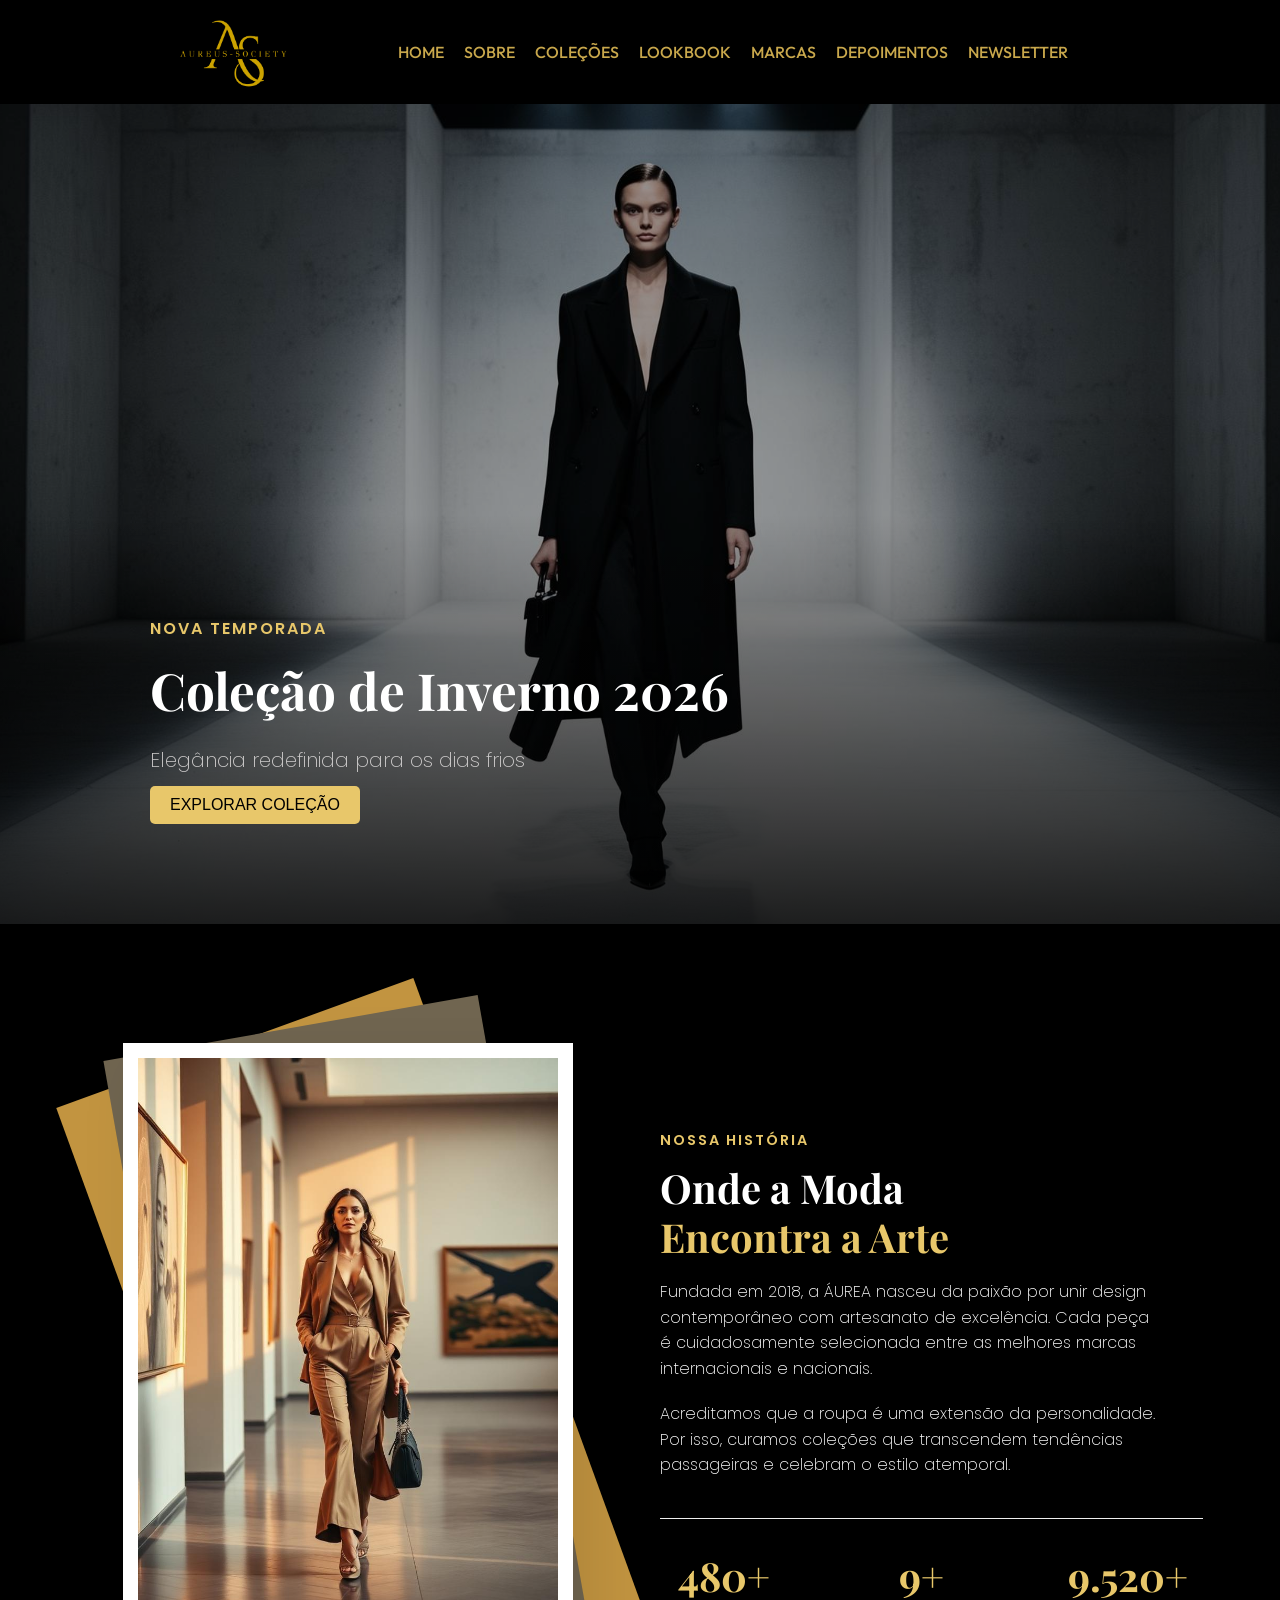
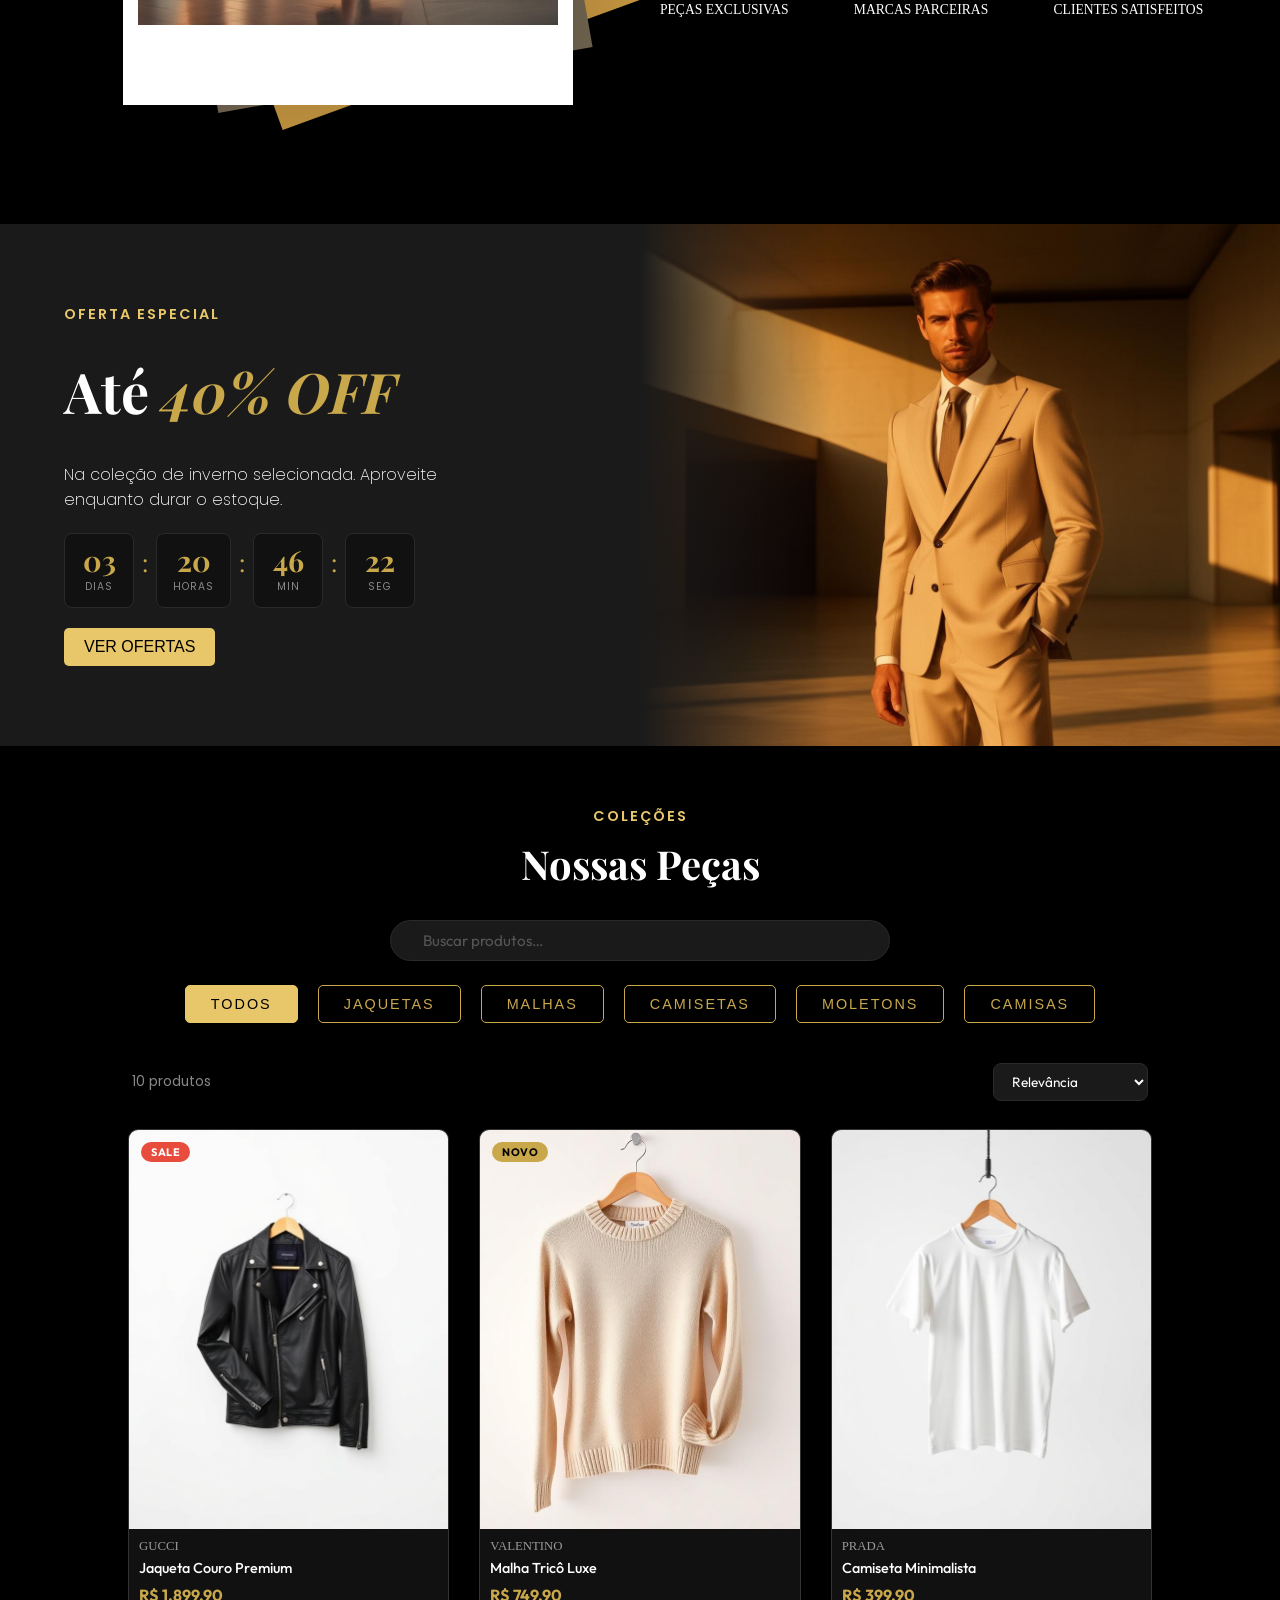
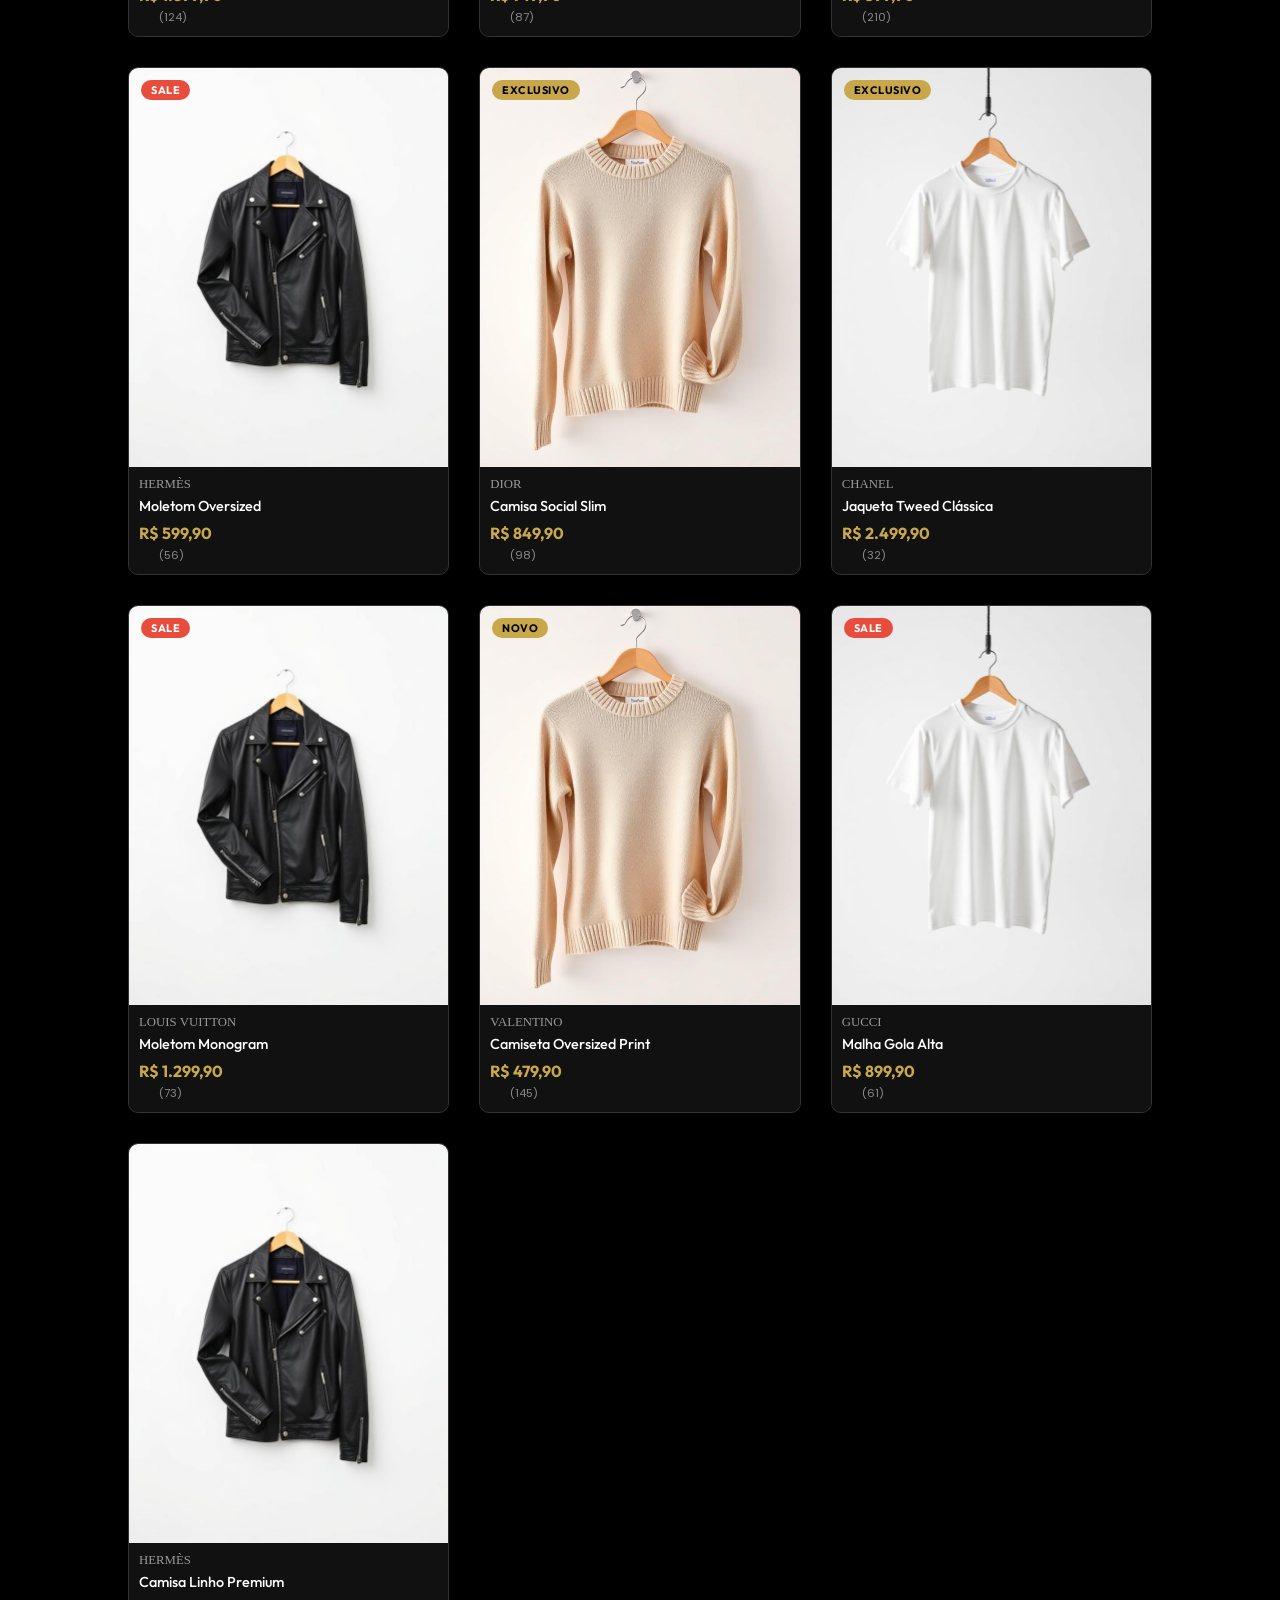
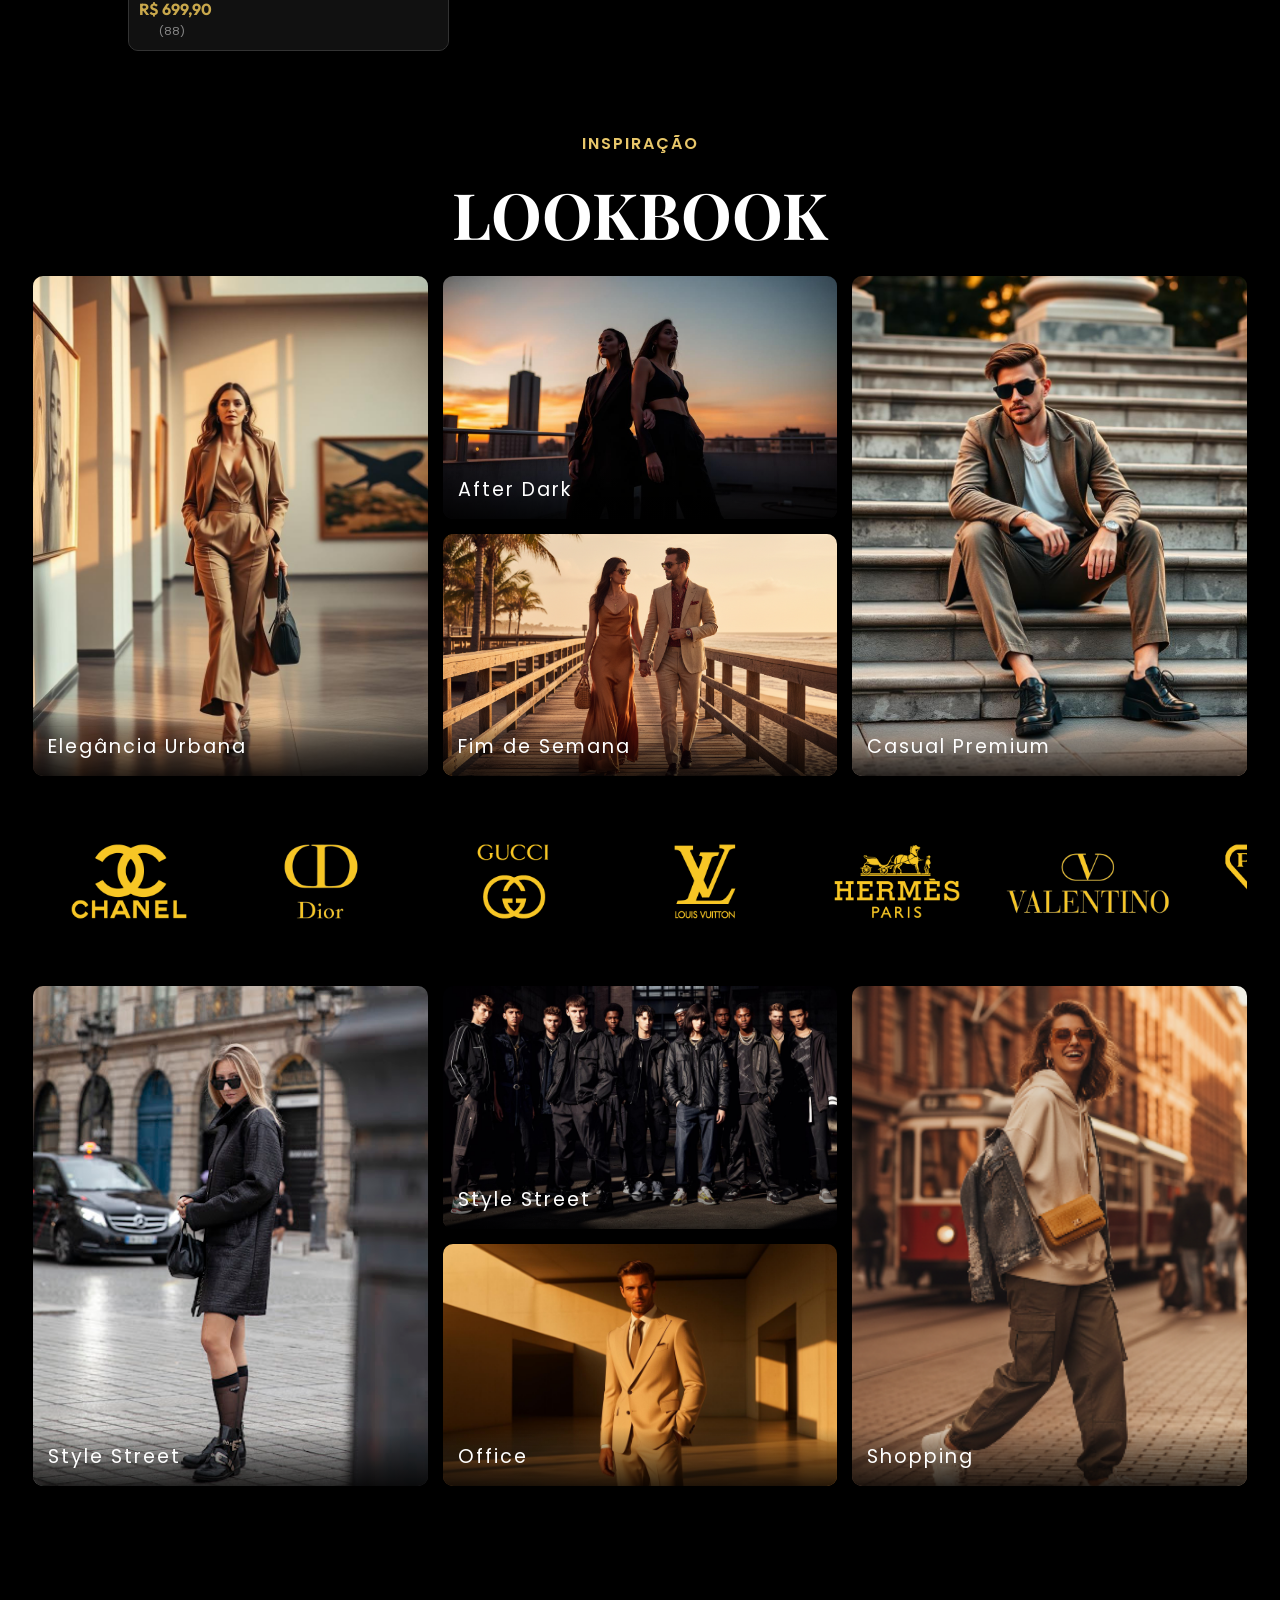
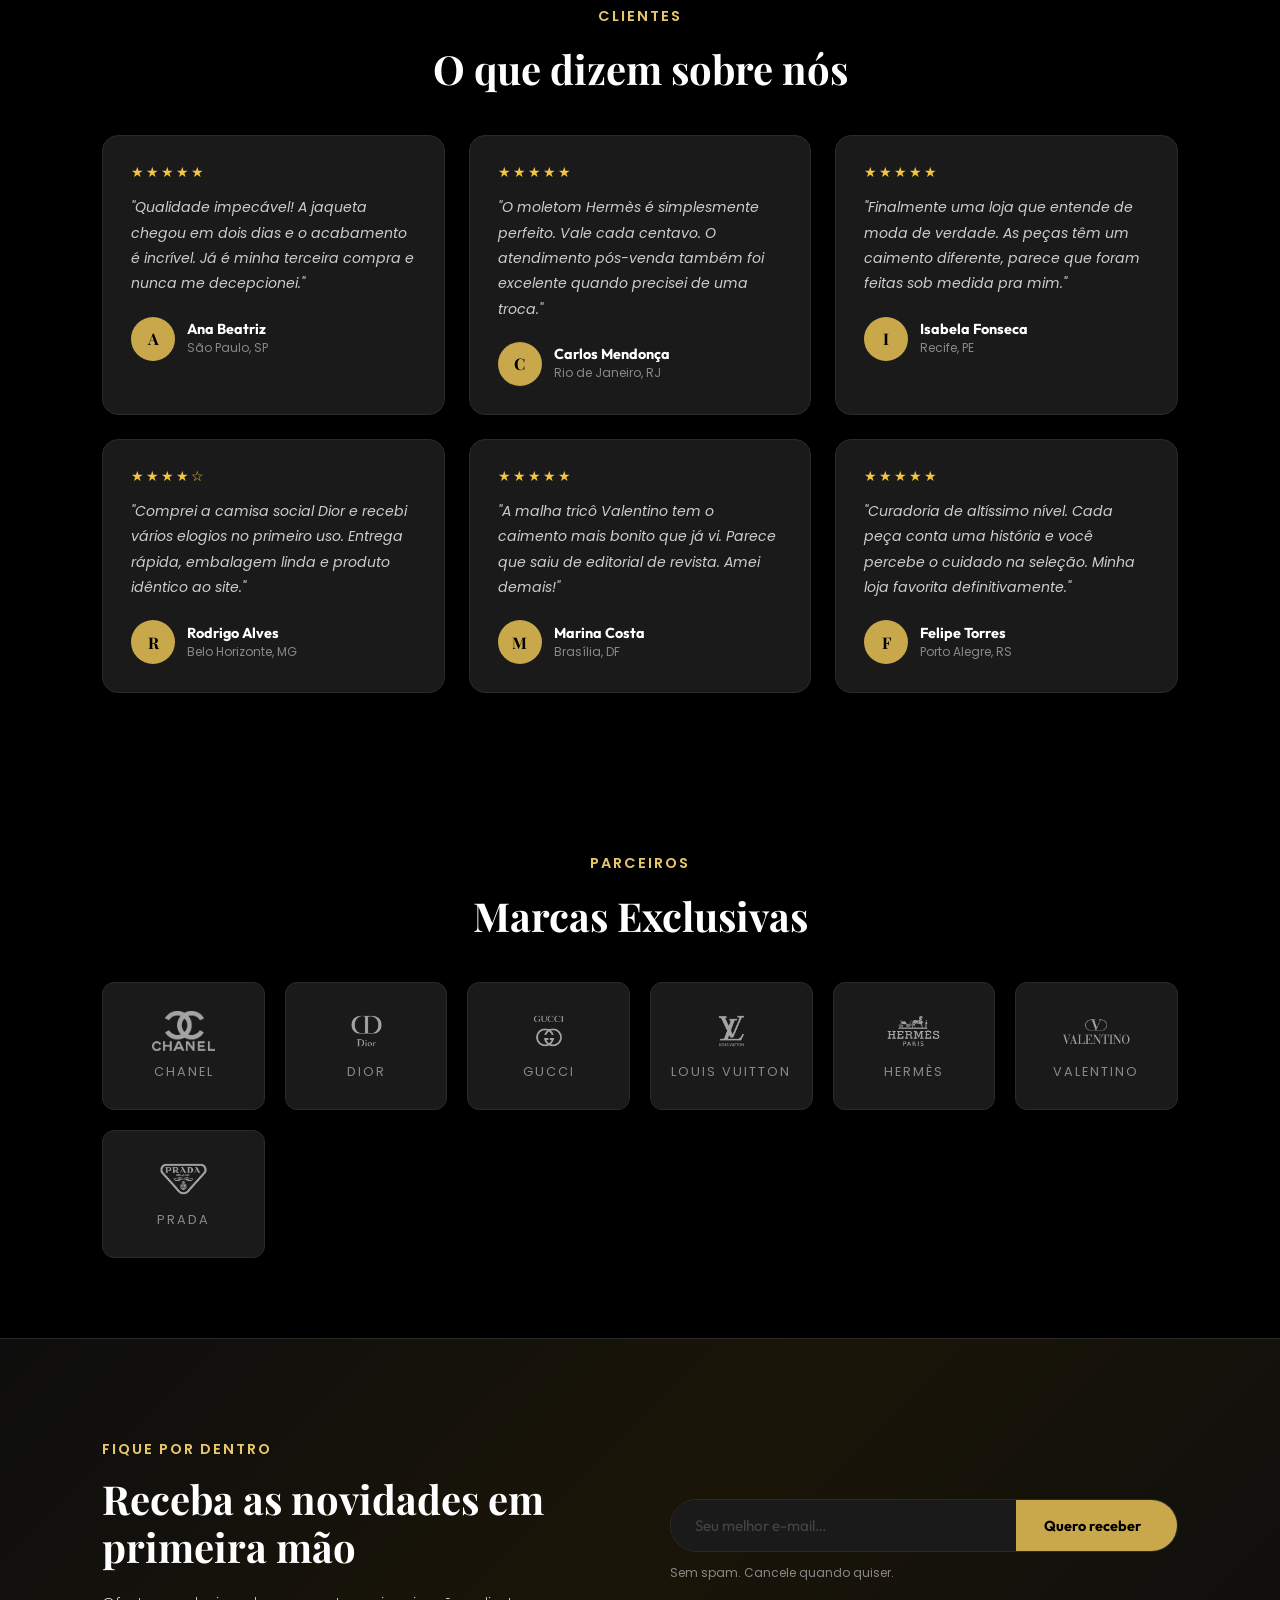
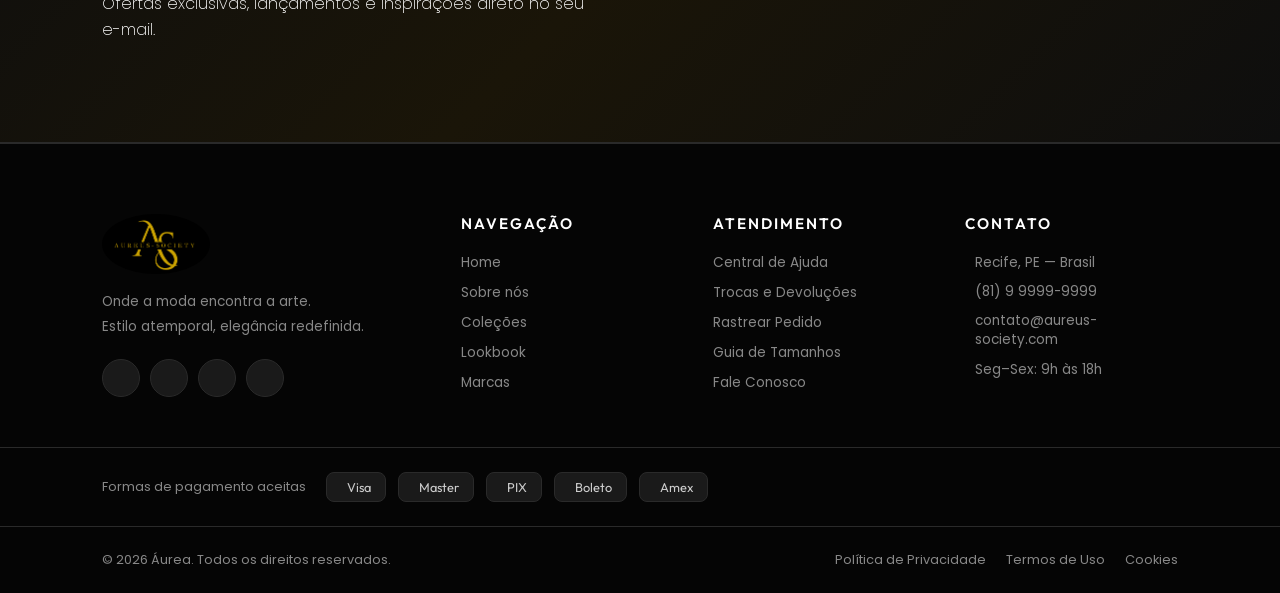
==== index.html @ 7b844df0 "commit de teste" ====
<!doctype html>
<html lang="pt-BR">
  <head>
    <meta charset="UTF-8" />
    <meta name="viewport" content="width=device-width, initial-scale=1.0" />
    <link rel="stylesheet" href="https://cdnjs.cloudflare.com/ajax/libs/remixicon/4.6.0/remixicon.css" />
    <link rel="preconnect" href="https://fonts.googleapis.com">
    <link rel="preconnect" href="https://fonts.gstatic.com" crossorigin>
    <link href="https://fonts.googleapis.com/css2?family=Playfair+Display:ital,wght@0,400;0,600;0,700;1,400&family=Outfit:wght@200;300;400;500;600&family=Poppins:wght@200;300;400;500;600&display=swap" rel="stylesheet">
    <script src="https://cdn.jsdelivr.net/npm/gsap@3/dist/gsap.min.js"></script>
    <link rel="stylesheet" href="styles.css" />
    <link rel="stylesheet" href="responsive.css" />
    <link rel="stylesheet" href="aurea-extra.css" />
    <title>Aureus society— Moda de Luxo</title>
  </head>
  <body>

    <!-- ══════════════════════════════════════════
         TOAST NOTIFICATION
    ══════════════════════════════════════════ -->
    <div id="toast" class="toast" aria-live="polite"></div>

    <!-- ══════════════════════════════════════════
         SEARCH OVERLAY
    ══════════════════════════════════════════ -->
    <div id="searchOverlay" class="search-overlay" role="dialog" aria-label="Busca">
      <div class="search-overlay__inner">
        <button class="search-overlay__close" id="searchClose" aria-label="Fechar busca">
          <i class="ri-close-line"></i>
        </button>
        <p class="search-overlay__label">O que você procura?</p>
        <div class="search-overlay__bar">
          <i class="ri-search-line"></i>
          <input type="text" id="searchInput" placeholder="Ex: jaqueta, moletom, camisa…" autocomplete="off" />
        </div>
        <div id="searchResults" class="search-results"></div>
      </div>
    </div>

    <!-- ══════════════════════════════════════════
         CART DRAWER
    ══════════════════════════════════════════ -->
    <div id="cartOverlay" class="cart-overlay" aria-hidden="true"></div>
    <aside id="cartDrawer" class="cart-drawer" role="dialog" aria-label="Carrinho">
      <div class="cart-drawer__header">
        <h3>Seu Carrinho <span id="cartCount" class="cart-badge">0</span></h3>
        <button id="cartClose" aria-label="Fechar carrinho"><i class="ri-close-line"></i></button>
      </div>
      <div id="cartItems" class="cart-items"></div>
      <div class="cart-drawer__footer" id="cartFooter" style="display:none">
        <div class="cart-summary">
          <div class="cart-summary__row"><span>Subtotal</span><span id="cartSubtotal">R$ 0,00</span></div>
          <div class="cart-summary__row"><span>Frete</span><span class="cart-free">GRÁTIS</span></div>
          <div class="cart-summary__row cart-summary__total"><span>Total</span><span id="cartTotal">R$ 0,00</span></div>
        </div>
        <button class="btn-checkout" id="btnCheckout">
          Finalizar Compra <i class="ri-arrow-right-line"></i>
        </button>
        <button class="btn-continue" id="btnContinue">Continuar comprando</button>
      </div>
      <div class="cart-empty" id="cartEmpty">
        <i class="ri-shopping-bag-3-line"></i>
        <p>Seu carrinho está vazio</p>
        <span>Adicione peças incríveis e elas aparecerão aqui.</span>
      </div>
    </aside>

    <!-- ══════════════════════════════════════════
         PRODUCT MODAL
    ══════════════════════════════════════════ -->
    <div id="productOverlay" class="product-overlay" aria-hidden="true"></div>
    <div id="productModal" class="product-modal" role="dialog" aria-label="Detalhes do produto">
      <button class="product-modal__close" id="productClose" aria-label="Fechar"><i class="ri-close-line"></i></button>
      <div class="product-modal__inner">
        <div class="product-modal__gallery">
          <img id="modalImg" src="" alt="" />
          <div class="product-modal__badge" id="modalBadge"></div>
        </div>
        <div class="product-modal__info">
          <p class="product-modal__brand" id="modalBrand"></p>
          <h2 class="product-modal__name" id="modalName"></h2>
          <div class="product-modal__rating" id="modalRating"></div>
          <p class="product-modal__price" id="modalPrice"></p>
          <p class="product-modal__desc" id="modalDesc"></p>

          <div class="product-modal__sizes">
            <p class="product-modal__label">Tamanho</p>
            <div class="size-grid" id="sizeGrid"></div>
          </div>

          <div class="product-modal__colors">
            <p class="product-modal__label">Cor: <span id="selectedColorName"></span></p>
            <div class="color-grid" id="colorGrid"></div>
          </div>

          <div class="product-modal__qty">
            <p class="product-modal__label">Quantidade</p>
            <div class="qty-control">
              <button id="qtyMinus" aria-label="Diminuir">−</button>
              <span id="qtyValue">1</span>
              <button id="qtyPlus" aria-label="Aumentar">+</button>
            </div>
          </div>

          <div class="product-modal__actions">
            <button class="btn-add-modal" id="btnAddModal">
              <i class="ri-shopping-bag-4-fill"></i> Adicionar ao Carrinho
            </button>
            <button class="btn-wishlist" id="btnWishlist" aria-label="Favoritar">
              <i class="ri-heart-line"></i>
            </button>
          </div>

          <ul class="product-modal__perks">
            <li><i class="ri-truck-line"></i> Frete grátis acima de R$ 299</li>
            <li><i class="ri-loop-left-line"></i> Troca grátis em até 30 dias</li>
            <li><i class="ri-shield-check-line"></i> Compra 100% segura</li>
          </ul>
        </div>
      </div>
    </div>

    <!-- ══════════════════════════════════════════
         CHECKOUT MODAL
    ══════════════════════════════════════════ -->
    <div id="checkoutOverlay" class="checkout-overlay" aria-hidden="true"></div>
    <div id="checkoutModal" class="checkout-modal" role="dialog" aria-label="Checkout">
      <button class="checkout-modal__close" id="checkoutClose"><i class="ri-close-line"></i></button>
      <div class="checkout-modal__inner">
        <div class="checkout-steps">
          <div class="checkout-step active" data-step="1"><span>1</span> Entrega</div>
          <div class="checkout-step" data-step="2"><span>2</span> Pagamento</div>
          <div class="checkout-step" data-step="3"><span>3</span> Confirmação</div>
        </div>

        <!-- Step 1: Entrega -->
        <div class="checkout-panel active" id="checkoutPanel1">
          <h3>Endereço de Entrega</h3>
          <div class="form-grid">
            <div class="form-group full"><label>Nome completo</label><input type="text" placeholder="Seu nome" /></div>
            <div class="form-group full"><label>E-mail</label><input type="email" placeholder="email@exemplo.com" /></div>
            <div class="form-group"><label>CEP</label><input type="text" placeholder="00000-000" maxlength="9" /></div>
            <div class="form-group"><label>Telefone</label><input type="tel" placeholder="(00) 00000-0000" /></div>
            <div class="form-group full"><label>Endereço</label><input type="text" placeholder="Rua, Av…" /></div>
            <div class="form-group"><label>Número</label><input type="text" placeholder="123" /></div>
            <div class="form-group"><label>Complemento</label><input type="text" placeholder="Apto, Bloco…" /></div>
            <div class="form-group"><label>Bairro</label><input type="text" placeholder="Bairro" /></div>
            <div class="form-group"><label>Cidade</label><input type="text" placeholder="Cidade" /></div>
          </div>
          <button class="btn-next" onclick="checkoutNext(1)">Continuar <i class="ri-arrow-right-line"></i></button>
        </div>

        <!-- Step 2: Pagamento -->
        <div class="checkout-panel" id="checkoutPanel2">
          <h3>Forma de Pagamento</h3>
          <div class="payment-methods">
            <label class="payment-opt active">
              <input type="radio" name="payment" value="pix" checked />
              <i class="ri-qr-code-line"></i> PIX <span class="pay-badge">5% OFF</span>
            </label>
            <label class="payment-opt">
              <input type="radio" name="payment" value="card" />
              <i class="ri-bank-card-line"></i> Cartão de crédito
            </label>
            <label class="payment-opt">
              <input type="radio" name="payment" value="boleto" />
              <i class="ri-file-text-line"></i> Boleto bancário
            </label>
          </div>
          <div id="cardFields" class="card-fields" style="display:none">
            <div class="form-grid">
              <div class="form-group full"><label>Número do cartão</label><input type="text" placeholder="0000 0000 0000 0000" maxlength="19" /></div>
              <div class="form-group full"><label>Nome no cartão</label><input type="text" placeholder="Como está no cartão" /></div>
              <div class="form-group"><label>Validade</label><input type="text" placeholder="MM/AA" maxlength="5" /></div>
              <div class="form-group"><label>CVV</label><input type="text" placeholder="000" maxlength="3" /></div>
            </div>
            <div class="installments">
              <label>Parcelas</label>
              <select>
                <option>1x sem juros</option>
                <option>2x sem juros</option>
                <option>3x sem juros</option>
                <option>6x sem juros</option>
                <option>12x com juros</option>
              </select>
            </div>
          </div>
          <div class="checkout-btns">
            <button class="btn-back" onclick="checkoutBack(2)"><i class="ri-arrow-left-line"></i> Voltar</button>
            <button class="btn-next" onclick="checkoutNext(2)">Revisar pedido <i class="ri-arrow-right-line"></i></button>
          </div>
        </div>

        <!-- Step 3: Confirmação -->
        <div class="checkout-panel" id="checkoutPanel3">
          <h3>Revise seu Pedido</h3>
          <div id="orderSummary" class="order-summary"></div>
          <div class="checkout-btns">
            <button class="btn-back" onclick="checkoutBack(3)"><i class="ri-arrow-left-line"></i> Voltar</button>
            <button class="btn-finish" id="btnFinish">
              <i class="ri-shield-check-line"></i> Confirmar Compra
            </button>
          </div>
        </div>

        <!-- Sucesso -->
        <div class="checkout-panel" id="checkoutSuccess" style="display:none">
          <div class="success-state">
            <div class="success-icon"><i class="ri-checkbox-circle-fill"></i></div>
            <h3>Pedido Confirmado!</h3>
            <p>Obrigado pela sua compra. Você receberá um e-mail com os detalhes do pedido em breve.</p>
            <p class="order-number">Pedido #<span id="orderNumber"></span></p>
            <button class="btn-next" onclick="closeCheckout()">Voltar à loja</button>
          </div>
        </div>
      </div>

      <!-- Resumo lateral -->
      <div class="checkout-sidebar">
        <h4>Resumo do Pedido</h4>
        <div id="sidebarItems" class="sidebar-items"></div>
        <div class="sidebar-totals">
          <div class="sidebar-row"><span>Subtotal</span><span id="sidebarSubtotal">R$ 0,00</span></div>
          <div class="sidebar-row"><span>Frete</span><span class="cart-free">GRÁTIS</span></div>
          <div class="sidebar-row sidebar-total"><span>Total</span><span id="sidebarTotal">R$ 0,00</span></div>
        </div>
      </div>
    </div>

    <!-- ══════════════════════════════════════════
         HEADER / NAVBAR
    ══════════════════════════════════════════ -->
    <header>
      <nav class="navbar">
        <button class="hamburger" aria-label="Menu" id="hamburger">
          <span></span><span></span><span></span>
        </button>
        <img src="assets/img/logo.webp" alt="Logo Áurea" />
        <ul id="navMenu">
          <li><a href="#home">Home</a></li>
          <li><a href="#sobre">Sobre</a></li>
          <li><a href="#colecoes">Coleções</a></li>
          <li><a href="#lookbook">Lookbook</a></li>
          <li><a href="#marcas">Marcas</a></li>
          <li><a href="#depoimentos">Depoimentos</a></li>
          <li><a href="#newsletter">Newsletter</a></li>
        </ul>
        <div class="navbar__actions">
          <button class="navbar__icon-btn" id="searchBtn" aria-label="Buscar">
            <i class="ri-search-line"></i>
          </button>
          <button class="navbar__icon-btn" id="wishlistBtn" aria-label="Favoritos">
            <i class="ri-heart-line"></i>
            <span class="navbar__badge" id="wishlistBadge" style="display:none">0</span>
          </button>
          <button class="navbar__icon-btn cart-btn-nav" id="cartBtn" aria-label="Carrinho">
            <i class="ri-shopping-bag-4-fill"></i>
            <span class="navbar__badge" id="navCartBadge" style="display:none">0</span>
          </button>
        </div>
      </nav>
    </header>

    <!-- ══════════════════════════════════════════
         HERO — SLIDER (original preservado)
    ══════════════════════════════════════════ -->
    <section id="home">
      <div class="slide active">
        <img src="assets/img/hero-1.jpg" alt="Coleção de Inverno 2026" />
        <div class="content">
          <p class="tag">NOVA TEMPORADA</p>
          <h2>Coleção de Inverno 2026</h2>
          <p class="sub-tag">Elegância redefinida para os dias frios</p>
          <button class="slide_button" onclick="document.getElementById('colecoes').scrollIntoView({behavior:'smooth'})">Explorar Coleção</button>
        </div>
      </div>
      <div class="slide">
        <img src="assets/img/hero-2.jpg" alt="Alfaiataria Premium" />
        <div class="content">
          <p class="tag">LANÇAMENTO</p>
          <h2>Alfaiataria Premium</h2>
          <p class="sub-tag">Cortes impecáveis, tecidos nobres</p>
          <button class="slide_button" onclick="document.getElementById('colecoes').scrollIntoView({behavior:'smooth'})">Ver peças</button>
        </div>
      </div>
      <div class="slide">
        <img src="assets/img/hero-3.jpg" alt="Street Luxury" />
        <div class="content">
          <p class="tag">LANÇAMENTO</p>
          <h2>Street Luxury</h2>
          <p class="sub-tag">O novo padrão urbano</p>
          <button class="slide_button" onclick="document.getElementById('colecoes').scrollIntoView({behavior:'smooth'})">Descobrir</button>
        </div>
      </div>
    </section>

    <!-- ══════════════════════════════════════════
         SOBRE (original preservado)
    ══════════════════════════════════════════ -->
    <section class="sobre" id="sobre">
      <div class="sobre_content1">
        <img src="assets/img/lookbook-1.jpg" alt="Sobre a Áurea" />
      </div>
      <div class="sobre_content2">
        <p class="tag">NOSSA HISTÓRIA</p>
        <h2>Onde a Moda</h2>
        <h2 class="sub-h2">Encontra a Arte</h2>
        <p class="sub-tag">Fundada em 2018, a ÁUREA nasceu da paixão por unir design contemporâneo com artesanato de excelência. Cada peça é cuidadosamente selecionada entre as melhores marcas internacionais e nacionais.</p>
        <p class="sub-tag">Acreditamos que a roupa é uma extensão da personalidade. Por isso, curamos coleções que transcendem tendências passageiras e celebram o estilo atemporal.</p>
        <div class="sobre_infonumber">
          <div class="infonumber">
            <h3 class="counter" data-target="500">0</h3>
            <p>Peças exclusivas</p>
          </div>
          <div class="infonumber">
            <h3 class="counter" data-target="10">0</h3>
            <p>Marcas parceiras</p>
          </div>
          <div class="infonumber">
            <h3 class="counter" data-target="10000">0</h3>
            <p>Clientes satisfeitos</p>
          </div>
        </div>
      </div>
    </section>

    <!-- ══════════════════════════════════════════
         BANNER PROMOCIONAL
    ══════════════════════════════════════════ -->
    <section class="promo-banner" id="promo">
      <div class="promo-banner__content">
        <p class="tag">OFERTA ESPECIAL</p>
        <h2>Até <span class="promo-highlight">40% OFF</span></h2>
        <p class="sub-tag">Na coleção de inverno selecionada. Aproveite enquanto durar o estoque.</p>
        <div class="promo-countdown" id="promoCountdown">
          <div class="countdown-block"><span id="cdDays">00</span><p>Dias</p></div>
          <div class="countdown-sep">:</div>
          <div class="countdown-block"><span id="cdHours">00</span><p>Horas</p></div>
          <div class="countdown-sep">:</div>
          <div class="countdown-block"><span id="cdMins">00</span><p>Min</p></div>
          <div class="countdown-sep">:</div>
          <div class="countdown-block"><span id="cdSecs">00</span><p>Seg</p></div>
        </div>
        <button class="slide_button" onclick="document.getElementById('colecoes').scrollIntoView({behavior:'smooth'})">Ver Ofertas</button>
      </div>
      <div class="promo-banner__img">
        <img src="assets/img/hero-2.jpg" alt="Promoção Áurea" />
      </div>
    </section>

    <!-- ══════════════════════════════════════════
         COLEÇÕES (com busca + filtros)
    ══════════════════════════════════════════ -->
    <section id="colecoes">
      <p class="tag">COLEÇÕES</p>
      <h2>Nossas Peças</h2>

      <!-- Barra de busca -->
      <div class="colecoes-search">
        <i class="ri-search-line"></i>
        <input type="text" id="colSearch" placeholder="Buscar produtos…" autocomplete="off" />
        <button id="colSearchClear" aria-label="Limpar busca" style="display:none"><i class="ri-close-line"></i></button>
      </div>

      <!-- Filtros por categoria -->
      <div class="colecoes_nav" id="filterBtns">
        <button class="active" data-filter="todos">todos</button>
        <button data-filter="jaquetas">jaquetas</button>
        <button data-filter="malhas">malhas</button>
        <button data-filter="camisetas">camisetas</button>
        <button data-filter="moletons">moletons</button>
        <button data-filter="camisas">camisas</button>
      </div>

      <!-- Ordenação + contagem -->
      <div class="colecoes-toolbar">
        <span id="productCount" class="product-count">0 produtos</span>
        <select id="sortSelect" class="sort-select">
          <option value="default">Relevância</option>
          <option value="price-asc">Menor preço</option>
          <option value="price-desc">Maior preço</option>
          <option value="name-asc">A–Z</option>
          <option value="rating">Melhor avaliação</option>
        </select>
      </div>

      <div class="card_content" id="productGrid"></div>

      <p class="no-results" id="noResults" style="display:none">
        <i class="ri-emotion-sad-line"></i> Nenhum produto encontrado.<br>
        <small>Tente outro termo ou filtro.</small>
      </p>
    </section>

    <!-- ══════════════════════════════════════════
         LOOKBOOK (original preservado)
    ══════════════════════════════════════════ -->
    <section id="lookbook">
      <p class="tag">INSPIRAÇÃO</p>
      <h2>LOOKBOOK</h2>
      <div class="parent">
        <div class="div1"><img src="assets/img/lookbook-1.jpg" alt="Elegância Urbana"><p>Elegância Urbana</p></div>
        <div class="div2"><img src="assets/img/lookbook-3.jpg" alt="After Dark"><p>After Dark</p></div>
        <div class="div3"><img src="assets/img/lookbook-2.jpg" alt="Casual Premium"><p>Casual Premium</p></div>
        <div class="div4"><img src="assets/img/lookbook7.png" alt="Fim de Semana"><p>Fim de Semana</p></div>
        <div class="rodape">
          <div class="scroll-track">
            <div class="img-item"><img src="assets/img/marcas/chanel.webp" alt="Chanel"></div>
            <div class="img-item"><img src="assets/img/marcas/dior.webp" alt="Dior"></div>
            <div class="img-item"><img src="assets/img/marcas/gucci.webp" alt="Gucci"></div>
            <div class="img-item"><img src="assets/img/marcas/louis vuitton.webp" alt="Louis Vuitton"></div>
            <div class="img-item"><img src="assets/img/marcas/hermes.webp" alt="Hermès"></div>
            <div class="img-item"><img src="assets/img/marcas/valentino.webp" alt="Valentino"></div>
            <div class="img-item"><img src="assets/img/marcas/prada.webp" alt="Prada"></div>
            <div class="img-item"><img src="assets/img/marcas/chanel.webp" alt="Chanel"></div>
            <div class="img-item"><img src="assets/img/marcas/dior.webp" alt="Dior"></div>
            <div class="img-item"><img src="assets/img/marcas/gucci.webp" alt="Gucci"></div>
            <div class="img-item"><img src="assets/img/marcas/louis vuitton.webp" alt="Louis Vuitton"></div>
            <div class="img-item"><img src="assets/img/marcas/hermes.webp" alt="Hermès"></div>
            <div class="img-item"><img src="assets/img/marcas/valentino.webp" alt="Valentino"></div>
            <div class="img-item"><img src="assets/img/marcas/prada.webp" alt="Prada"></div>
          </div>
        </div>
        <div class="div5"><img src="assets/img/lookbook45.jpg" alt="Style Street"><p>Style Street</p></div>
        <div class="div6"><img src="assets/img/hero-3.jpg" alt="Style Street 2"><p>Style Street</p></div>
        <div class="div7"><img src="assets/img/lookbook 6.png" alt="Shopping"><p>Shopping</p></div>
        <div class="div8"><img src="assets/img/hero-2.jpg" alt="Office"><p>Office</p></div>
      </div>
    </section>

    <!-- ══════════════════════════════════════════
         NOVA SEÇÃO: DEPOIMENTOS
    ══════════════════════════════════════════ -->
    <section id="depoimentos" class="depoimentos">
      <p class="tag">CLIENTES</p>
      <h2>O que dizem sobre nós</h2>
      <div class="depoimentos-grid" id="depoimentosGrid"></div>
    </section>

    <!-- ══════════════════════════════════════════
         NOVA SEÇÃO: MARCAS PARCEIRAS
    ══════════════════════════════════════════ -->
    <section id="marcas" class="marcas-section">
      <p class="tag">PARCEIROS</p>
      <h2>Marcas Exclusivas</h2>
      <div class="marcas-grid">
        <div class="marca-card"><img src="assets/img/marcas/chanel.png" alt="Chanel"><span>Chanel</span></div>
        <div class="marca-card"><img src="assets/img/marcas/dior.webp" alt="Dior"><span>Dior</span></div>
        <div class="marca-card"><img src="assets/img/marcas/gucci.webp" alt="Gucci"><span>Gucci</span></div>
        <div class="marca-card"><img src="assets/img/marcas/louis vuitton.webp" alt="Louis Vuitton"><span>Louis Vuitton</span></div>
        <div class="marca-card"><img src="assets/img/marcas/hermes.webp" alt="Hermès"><span>Hermès</span></div>
        <div class="marca-card"><img src="assets/img/marcas/valentino.webp" alt="Valentino"><span>Valentino</span></div>
        <div class="marca-card"><img src="assets/img/marcas/prada.webp" alt="Prada"><span>Prada</span></div>
      </div>
    </section>

    <!-- ══════════════════════════════════════════
         NOVA SEÇÃO: NEWSLETTER
    ══════════════════════════════════════════ -->
    <section id="newsletter" class="newsletter-section">
      <div class="newsletter-inner">
        <div class="newsletter-text">
          <p class="tag">FIQUE POR DENTRO</p>
          <h2>Receba as novidades <span class="sub-h2">em primeira mão</span></h2>
          <p class="sub-tag">Ofertas exclusivas, lançamentos e inspirações direto no seu e-mail.</p>
        </div>
        <form class="newsletter-form" id="newsletterForm" novalidate>
          <div class="newsletter-input-wrap">
            <input type="email" id="newsletterEmail" placeholder="Seu melhor e-mail…" required />
            <button type="submit">Quero receber <i class="ri-send-plane-fill"></i></button>
          </div>
          <p class="newsletter-disclaimer">Sem spam. Cancele quando quiser.</p>
        </form>
      </div>
    </section>

    <!-- ══════════════════════════════════════════
         FOOTER
    ══════════════════════════════════════════ -->
    <footer class="footer" id="footer">
      <div class="footer__top">
        <div class="footer__brand">
          <img src="assets/img/logo.webp" alt="Áurea" class="footer__logo" />
          <p class="footer__tagline">Onde a moda encontra a arte.<br>Estilo atemporal, elegância redefinida.</p>
          <div class="footer__social">
            <a href="#" aria-label="Instagram"><i class="ri-instagram-line"></i></a>
            <a href="#" aria-label="TikTok"><i class="ri-tiktok-line"></i></a>
            <a href="#" aria-label="Pinterest"><i class="ri-pinterest-line"></i></a>
            <a href="#" aria-label="WhatsApp"><i class="ri-whatsapp-line"></i></a>
          </div>
        </div>

        <div class="footer__col">
          <h5>Navegação</h5>
          <ul>
            <li><a href="#home">Home</a></li>
            <li><a href="#sobre">Sobre nós</a></li>
            <li><a href="#colecoes">Coleções</a></li>
            <li><a href="#lookbook">Lookbook</a></li>
            <li><a href="#marcas">Marcas</a></li>
          </ul>
        </div>

        <div class="footer__col">
          <h5>Atendimento</h5>
          <ul>
            <li><a href="#">Central de Ajuda</a></li>
            <li><a href="#">Trocas e Devoluções</a></li>
            <li><a href="#">Rastrear Pedido</a></li>
            <li><a href="#">Guia de Tamanhos</a></li>
            <li><a href="#">Fale Conosco</a></li>
          </ul>
        </div>

        <div class="footer__col">
          <h5>Contato</h5>
          <ul class="footer__contact">
            <li><i class="ri-map-pin-line"></i> Recife, PE — Brasil</li>
            <li><i class="ri-phone-line"></i> (81) 9 9999-9999</li>
            <li><i class="ri-mail-line"></i> contato@aureus-society.com</li>
            <li><i class="ri-time-line"></i> Seg–Sex: 9h às 18h</li>
          </ul>
        </div>
      </div>

      <div class="footer__mid">
        <p class="footer__payment-label">Formas de pagamento aceitas</p>
        <div class="footer__payment">
          <span><i class="ri-visa-line"></i> Visa</span>
          <span><i class="ri-mastercard-line"></i> Master</span>
          <span><i class="ri-qr-code-line"></i> PIX</span>
          <span><i class="ri-file-text-line"></i> Boleto</span>
          <span><i class="ri-secure-payment-line"></i> Amex</span>
        </div>
      </div>

      <div class="footer__bottom">
        <p>© 2026 Áurea. Todos os direitos reservados.</p>
        <div class="footer__links">
          <a href="#">Política de Privacidade</a>
          <a href="#">Termos de Uso</a>
          <a href="#">Cookies</a>
        </div>
      </div>
    </footer>

    <!-- EmailJS SDK — necessário para envio de e-mails -->
    <script src="https://cdn.jsdelivr.net/npm/@emailjs/browser@4/dist/email.min.js"></script>

    <script src="slide.js"></script>
    <script src="aurea-email.js"></script>
    <script src="aurea-app.js"></script>
  </body>
</html>
---- styles.css ----
@import url("reset.css");

* {
  margin: 0;
  padding: 0;
  box-sizing: border-box;
}

body {
  background-color: #000;
  z-index: -50;
}

.navbar {
  display: flex;
  justify-content: space-around;
  align-items: center;
  padding: 1rem 1.25rem;
  background-color: #000;
}

.navbar ul {
  list-style: none;
  display: flex;
  justify-content: center;
  align-items: center;
  text-align: center;
  gap: 30px;
  font-family: "Outfit", sans-serif;
  text-transform: uppercase;
}
.navbar ul li a {
  position: relative;
  text-decoration: none;
  color: var(--color-dourado);
  font-weight: 500;
  font-size: 1rem;
  transition: color var(--transition-standard);
  display: inline-block; /* Garante área de clique e posicionamento do after */
}
.navbar ul li a {
  position: relative;
  text-decoration: none;
}

.navbar ul li a::after {
  content: "";
  position: absolute;
  left: 0;
  bottom: -5px; /* distância do texto */
  width: 100%;
  height: 2px;
  background-color: var(--color-dourado);

  transform: scaleX(0);
  transform-origin: left; /* Inicia o fechamento pela direita */
  transition: transform var(--transition-standard);
}

.navbar ul li a:hover::after {
  transform: scaleX(1);
  transform-origin: left;
}

.navbar button {
  border: none;
  background-color: transparent;
  color: var(--color-dourado);
  font-family: "Outfit", sans-serif;
  font-weight: 500;
  cursor: pointer;
  font-size: 1.25rem;
  display: flex;
  align-items: center;
  gap: 10px;
}

.navbar i {
  display: flex;
  color: var(--color-dourado);
  font-size: 1.3rem;
  cursor: pointer;
}

.navbar img {
  width: auto;
  height: 80px;
  object-fit: cover;
  border-radius: 50%;
}

#home {
  position: relative;
  height: calc(100vh - 80px);
  overflow: hidden;
  z-index: 2;
}

#home::after {
  content: "";
  position: absolute;
  inset: 0;
  background: linear-gradient(
    to bottom,
    rgba(0, 0, 0, 0) 50%,
    rgba(0, 0, 0, 0.8) 100%
  );
  z-index: 3;
  pointer-events: none;
}

.slide {
  position: absolute;
  inset: 0;
  opacity: 0;
}

.slide img {
  width: 100%;
  height: 100%;
  object-fit: cover;
  z-index: 1;
}

.slide::after {
  content: "";
  position: absolute;
  inset: 0;
  background: rgba(0, 0, 0, 0.4);
  z-index: 1;
}

.content {
  position: absolute;
  bottom: 100px;
  left: 300px;
  color: white;
  z-index: 5;
}

.content p.tag {
  font-size: 1rem;
  color: var(--color-dourado2);
  font-family: "poppins", sans-serif;
}

.content h2 {
  font-size: 4rem;
  font-family: "Playfair Display", serif;
}

.content p.sub-tag {
  font-size: 1.25rem;
  margin-bottom: 10px;
  color: #cecccc;
  font-family: "poppins", sans-serif;
}

.content .slide_button {
  padding: 10px 20px;
  background-color: var(--color-dourado2);
  color: #000;
  border: none;
  border-radius: 5px;
  font-size: 1rem;
  font-weight: 500;
  cursor: pointer;
  text-transform: uppercase;
  transition: background-color var(--transition-standard);
}
.content .slide_button:hover {
  background-color: var(--color-dourado);
}

/* ======================= SOBRE ======================= */

.sobre {
  display: flex;
  align-items: center;
  justify-content: space-between;
  padding: 80px 10%;
  gap: 60px;
  overflow: hidden;
  height: 100vh;
}

.sobre_content1 {
  flex: 1;
  position: relative;
  display: flex;
  justify-content: center;
}

.sobre_content1 img {
  width: 100%;
  max-width: 450px;
  border-bottom: 80px solid #fff !important;
  border: 15px solid #fff;
  z-index: 2;
  box-shadow: 20px 20px 60px rgba(0, 0, 0, 0.1);
  /* Animação suave de flutuação */
  animation: float 6s ease-in-out infinite;
}

.sobre_content1::before {
  content: "";
  position: absolute;
  top: -20px;
  left: 15%;
  width: 70%;
  height: 100%;
  background: #c29440;
  z-index: 1;
  transform: rotate(-20deg);
}

.sobre_content1::after {
  content: "";
  position: absolute;
  top: -20px;
  left: 15%;
  width: 70%;
  height: 100%;
  background: #706550;
  z-index: 1;
  transform: rotate(-10deg);
}

/* --- LADO DIREITO: TEXTOS --- */
.sobre_content2 {
  flex: 1;
}

.tag {
  color: var(--color-dourado2);
  font-weight: 600;
  letter-spacing: 2px;
  font-size: 0.9rem;
  margin-bottom: 15px;
  font-family: "poppins", sans-serif;
}

.sobre_content2 h2 {
  font-family: "Playfair Display", serif;
  font-size: 3rem;
  line-height: 1.1;
  margin-bottom: 5px;
  color: #fff;
}

.sobre_content2 .sub-h2 {
  color: var(--color-dourado2);
}

.sub-tag {
  margin-top: 20px;
  color: #fff;
  line-height: 1.6;
  max-width: 500px;
  font-family: "poppins", sans-serif;
  font-weight: 200;
}

/* --- NÚMEROS (INFO) --- */
.sobre_infonumber {
  display: flex;
  justify-content: space-between;
  align-items: center;
  text-align: center;
  margin-top: 40px;
  gap: 20px;
  border-top: 1px solid #eee;
  padding-top: 30px;
}

.sobre_infonumber h3 {
  font-size: 2.5rem;
  color: var(--color-dourado2);
  font-family: "Playfair Display", serif;
}

.sobre_infonumber p {
  font-size: 0.85rem;
  color: #fff;
  text-transform: uppercase;
}

/* ======================= COLEÇÕES ======================= */

#colecoes {
  padding: 60px 10%;
  text-align: center;
}

#colecoes .tag {
  color: var(--color-dourado2);
  font-size: 0.9rem;
  letter-spacing: 2px;
  text-transform: uppercase;
  margin-bottom: 10px;
}

#colecoes h2 {
  font-size: 2.5rem;
  margin-bottom: 30px;
  color: #fff;
  font-family: "Playfair Display", serif;
}

.colecoes_nav {
  display: flex;
  justify-content: center;
  gap: 20px;
  margin-bottom: 40px;
  flex-wrap: wrap;
}

.colecoes_nav button {
  padding: 10px 25px;
  border: 1px solid var(--color-dourado);
  background-color: transparent;
  color: var(--color-dourado);
  font-size: 0.9rem;
  letter-spacing: 2px;
  cursor: pointer;
  text-transform: uppercase;
  transition: all 0.3s ease;
  border-radius: 5px;
}

.colecoes_nav button:hover {
  background-color: var(--color-dourado2);
  color: #fff;
}

/* Grid de Produtos */
.card_content {
  display: grid;
  grid-template-columns: repeat(auto-fit, minmax(250px, 1fr));
  gap: 30px;
  justify-content: center;
}

.card {
  border-radius: 10px;
  box-shadow: 0 4px 15px rgba(0, 0, 0, 0.05);
  position: relative;
  transition: transform 0.3s ease;
  position: relative;
  overflow: hidden;
  border: 1px solid #333;
}

.card img {
  width: 100%;
  height: auto;
  display: block;
  transition: transform 0.5s ease;
}

.card:hover img {
  opacity: 0.8;
  transform: scale(1.05);
}

.card button {
  position: absolute;
  top: 78%;
  left: 50%;
  transform: translate(-50%, -50%);
  width: auto;
  padding: 12px 20px;
  margin-top: 0;
  background-color: var(--color-dourado2);
  color: #000;
  border: none;
  border-radius: 5px;
  cursor: pointer;
  display: flex;
  align-items: center;
  justify-content: center;
  gap: 8px;
  font-weight: bold;
  box-shadow: 0 4px 10px rgba(0, 0, 0, 0.1);
  z-index: 10;
  opacity: 0; /* Invisível por padrão */
  visibility: hidden; /* Impede cliques quando invisível */
  transition: all 0.3s ease;
}

/* AÇÃO DE HOVER NO CARD: MOSTRA O BOTÃO */
.card:hover button {
  opacity: 1; /* Torna visível */
  visibility: visible; /* Permite cliques */
  /* Opcional: Um leve efeito de "subida" ao aparecer */
  transform: translate(-50%, -100%);
}

.card button:hover {
  background-color: #222;
  color: #fff;
}

.card_info {
  position: relative;
  text-align: left;
  background-color: #555;
  padding: 10px;
  z-index: 5;
}

.card_info p:nth-child(1) {
  color: #999;
  font-size: 0.8rem;
  text-transform: uppercase;
  margin-bottom: 5px;
}

.card_info p:nth-child(2) {
  font-weight: bold;
  color: #333;
  margin-bottom: 8px;
}

.card_info p:nth-child(3) {
  color: #e67e22;
  font-weight: bold;
  font-size: 1.1rem;
}

/* Responsividade para Celulares */
@media (max-width: 768px) {
  #colecoes {
    padding: 40px 5%;
  }

  .colecoes_nav {
    gap: 8px;
  }

  .colecoes_nav button {
    padding: 8px 15px;
    font-size: 0.9rem;
  }
}








/* ======================= LOOKBOOK ======================= */

#lookbook {
  padding: 20px 1%;
  text-align: center;
}
#lookbook p.tag {
  font-size: 1rem;
  color: var(--color-dourado2);
  font-family: "poppins", sans-serif;
}

#lookbook h2 {
  font-size: 4rem;
  font-family: "Playfair Display", serif;
  color: #fff;
}

/* Container Principal */
.parent {
  
    display: grid;
    grid-template-columns: repeat(6, 1fr); 
    gap: 15px;
    padding: 20px;
   
}


.div1, .div3, .div5, .div7 {
    grid-column: span 2;
    grid-row: span 2;
    height: 600px;
    border-radius: 10px;
    
}

.div2, .div4, .div6, .div8 {
    grid-column: span 2;
    grid-row: span 1;
    height: calc(300px - 7.5px); 
    border-radius: 10px;
   
}


.parent > div:not(.rodape) {
  position: relative;
    overflow: hidden;
    display: flex;
    justify-content: center;
    align-items: center;
}

.parent > div img {
    width: 100%;
    height: 100%;
    object-fit: cover;
   
    transition: transform 0.5s ease;
   
    
}
.parent  div:hover img {
    transform: scale(1.1);
    cursor: pointer;
}



.parent > div p {
    position: absolute;
    bottom: 0;
    left: 0;
    width: 100%;
    margin: 0;
    padding: 15px;
    color: #fff;
    font-family: "poppins", sans-serif;
    font-size: 1.2rem;
   background: linear-gradient(transparent, #000000cc);
    border-radius: 5px;
    text-align: left;
    letter-spacing: 2px;
    z-index: 2;
    pointer-events: none;
}



/* ---  RODAPÉ  --- */
.rodape {
    grid-column: 1 / -1; 
    width: 100%;
    height: 120px;
    overflow: hidden;
    display: flex;
    align-items: center;
    margin: 30px 0; 
}

.scroll-track {
  display: flex;
  width: max-content; 
  animation: scrollX 20s linear infinite;
}

.img-item {
  width: 15vw;
  flex-shrink: 0;
  display: flex;
  justify-content: center;
  align-items: center;
}

.img-item img {
  height: 8vw;
  width: auto;
  object-fit: contain;
  padding: 10px;
}

.rodape  div:hover img {
    transform: none;
    cursor: pointer;
}









/* Pausa o movimento ao passar o mouse */
/* .rodape:hover .scroll-track {
    animation-play-state: paused;
} */
        
        
        

@keyframes scrollX {
  0% {
    transform: translateX(0);
  }
  100% {
    /* Move exatamente metade da largura da track (já que duplicamos os itens) */
    transform: translateX(-50%);
  }
}




/* --- ANIMAÇÕES --- */
@keyframes float {
  0% {
    transform: translateY(0px);
  }
  50% {
    transform: translateY(-20px);
  }
  100% {
    transform: translateY(0px);
  }
}




/* Responsividade para Celular */
/* @media (max-width: 768px) {
  .sobre {
    flex-direction: column;
    text-align: center;
    padding: 40px 5%;
  }

  .sobre_infonumber {
    justify-items: center;
  }
} */



/* ============================================================
   RESPONSIVE.CSS — Mobile-first para o projeto Áurea / LUXE
   Inclua este arquivo APÓS o styles.css no seu HTML:
   <link rel="stylesheet" href="responsive.css" />
   ============================================================ */

/* ─────────────────────────────────────────────
   BREAKPOINTS USADOS:
   • xs  : < 480px   → Celulares pequenos
   • sm  : < 640px   → Celulares grandes
   • md  : < 768px   → Tablets pequenos / paisagem
   • lg  : < 1024px  → Tablets grandes / iPad Pro
   • xl  : < 1280px  → Laptops menores
───────────────────────────────────────────── */


/* ============================================================
   XL — Laptops menores (< 1280px)
   ============================================================ */
@media (max-width: 1280px) {

  /* NAVBAR */
  .navbar {
    padding: 0.75rem 1rem;
  }
  .navbar ul {
    gap: 20px;
  }

  /* HERO */
  .content {
    left: 150px;
  }
  .content h2 {
    font-size: 3.2rem;
  }

  /* SOBRE */
  .sobre {
    padding: 60px 6%;
    gap: 40px;
  }
  .sobre_content2 h2 {
    font-size: 2.5rem;
  }

  /* LOOKBOOK — grid de 6 colunas se mantém, só ajusta alturas */
  .div1, .div3, .div5, .div7 {
    height: 500px;
  }
  .div2, .div4, .div6, .div8 {
    height: calc(250px - 7.5px);
  }
}


/* ============================================================
   LG — Tablets grandes / iPad Pro (< 1024px)
   ============================================================ */
@media (max-width: 1024px) {

  /* NAVBAR */
  .navbar {
    padding: 0.75rem 1rem;
    gap: 10px;
  }
  .navbar ul {
    gap: 14px;
  }
  .navbar ul li a {
    font-size: 0.88rem;
  }
  .navbar img {
    height: 60px;
  }

  /* HERO */
  .content {
    left: 80px;
    bottom: 80px;
  }
  .content h2 {
    font-size: 2.8rem;
  }
  .content p.sub-tag {
    font-size: 1rem;
  }

  /* SOBRE */
  .sobre {
    padding: 60px 5%;
    gap: 30px;
    height: auto;
    min-height: 100vh;
  }
  .sobre_content2 h2 {
    font-size: 2.2rem;
  }
  .sobre_infonumber h3 {
    font-size: 2rem;
  }

  /* COLEÇÕES */
  .card_content {
    grid-template-columns: repeat(auto-fit, minmax(220px, 1fr));
    gap: 20px;
  }

  /* LOOKBOOK */
  .parent {
    grid-template-columns: repeat(4, 1fr);
    gap: 12px;
  }
  .div1, .div3, .div5, .div7 {
    grid-column: span 2;
    grid-row: span 2;
    height: 420px;
  }
  .div2, .div4, .div6, .div8 {
    grid-column: span 2;
    grid-row: span 1;
    height: calc(210px - 6px);
  }
  .rodape {
    grid-column: 1 / -1;
    height: 100px;
  }
  .img-item {
    width: 18vw;
  }
  .img-item img {
    height: 9vw;
  }
}


/* ============================================================
   MD — Tablets pequenos / paisagem (< 768px)
   ============================================================ */
@media (max-width: 768px) {

  /* ── NAVBAR ── */
  .navbar {
    position: relative;
    flex-wrap: wrap;
    justify-content: space-between;
    padding: 0.75rem 1.25rem;
  }
  .navbar img {
    height: 50px;
  }
  /* Esconde menu e botão por padrão — menu hambúrguer */
  .navbar ul {
    display: none;
    width: 100%;
    flex-direction: column;
    gap: 0;
    background-color: #000;
    padding: 10px 0 16px;
    order: 3;
  }
  .navbar ul.open {
    display: flex;
  }
  .navbar ul li {
    width: 100%;
    text-align: center;
    padding: 10px 0;
    border-bottom: 1px solid #1a1a1a;
  }
  .navbar ul li:last-child {
    border-bottom: none;
  }
  .navbar ul li a {
    font-size: 1rem;
  }
  .navbar button.cart-btn {
    font-size: 1rem;
  }
  /* Botão hambúrguer (inserido via JS abaixo) */
  .navbar .hamburger {
    display: flex;
    flex-direction: column;
    justify-content: center;
    align-items: center;
    gap: 5px;
    background: transparent;
    border: none;
    cursor: pointer;
    padding: 6px;
  }
  .navbar .hamburger span {
    display: block;
    width: 24px;
    height: 2px;
    background-color: var(--color-dourado);
    border-radius: 2px;
    transition: transform 0.3s ease, opacity 0.3s ease;
  }
  .navbar .hamburger.open span:nth-child(1) {
    transform: translateY(7px) rotate(45deg);
  }
  .navbar .hamburger.open span:nth-child(2) {
    opacity: 0;
  }
  .navbar .hamburger.open span:nth-child(3) {
    transform: translateY(-7px) rotate(-45deg);
  }

  /* ── HERO ── */
  #home {
    height: 100svh;
  }
  .content {
    left: 24px;
    right: 24px;
    bottom: 60px;
  }
  .content h2 {
    font-size: 2rem;
    line-height: 1.2;
  }
  .content p.tag {
    font-size: 0.75rem;
    letter-spacing: 2px;
  }
  .content p.sub-tag {
    font-size: 0.9rem;
  }
  .content .slide_button {
    padding: 10px 18px;
    font-size: 0.85rem;
  }

  /* ── SOBRE ── */
  .sobre {
    flex-direction: column;
    text-align: center;
    padding: 60px 5%;
    height: auto;
    gap: 50px;
  }
  .sobre_content1 img {
    max-width: 320px;
  }
  .sobre_content1::before,
  .sobre_content1::after {
    left: 10%;
    width: 80%;
  }
  .sobre_content2 h2 {
    font-size: 2.5rem;
  }
  .sub-tag {
    margin-left: auto;
    margin-right: auto;
  }
  .sobre_infonumber {
    justify-content: center;
    gap: 10px;
  }
  .sobre_infonumber h3 {
    font-size: 2rem;
  }
  .infonumber {
    flex: 1;
    min-width: 80px;
  }

  /* ── COLEÇÕES ── */
  #colecoes {
    padding: 50px 5%;
  }
  #colecoes h2 {
    font-size: 2rem;
  }
  .colecoes_nav {
    gap: 8px;
  }
  .colecoes_nav button {
    padding: 8px 14px;
    font-size: 0.8rem;
    letter-spacing: 1px;
  }
  .card_content {
    grid-template-columns: repeat(2, 1fr);
    gap: 16px;
  }
  .card button {
    opacity: 1;
    visibility: visible;
    transform: translate(-50%, -50%);
    padding: 8px 14px;
    font-size: 0.8rem;
  }
  .card:hover button {
    transform: translate(-50%, -50%);
  }

  /* ── LOOKBOOK ── */
  #lookbook {
    padding: 40px 2%;
  }
  #lookbook h2 {
    font-size: 2.5rem;
  }
  .parent {
    grid-template-columns: repeat(2, 1fr);
    gap: 10px;
    padding: 12px;
  }
  .div1, .div3, .div5, .div7 {
    grid-column: span 1;
    grid-row: span 1;
    height: 260px;
  }
  .div2, .div4, .div6, .div8 {
    grid-column: span 1;
    grid-row: span 1;
    height: 260px;
  }
  .rodape {
    grid-column: 1 / -1;
    height: 80px;
    margin: 15px 0;
  }
  .img-item {
    width: 28vw;
  }
  .img-item img {
    height: 14vw;
  }

  /* ── SCROLL BAR ── */
  ::-webkit-scrollbar {
    width: 4px;
  }
}


/* ============================================================
   SM — Celulares grandes (< 640px)
   ============================================================ */
@media (max-width: 640px) {

  /* HERO */
  .content h2 {
    font-size: 1.7rem;
  }
  .content p.sub-tag {
    font-size: 0.85rem;
  }

  /* SOBRE */
  .sobre_content2 h2 {
    font-size: 2.2rem;
  }
  .sobre_infonumber {
    flex-wrap: wrap;
    gap: 20px;
  }
  .infonumber {
    min-width: 100px;
  }

  /* COLEÇÕES */
  .card_content {
    grid-template-columns: repeat(2, 1fr);
    gap: 12px;
  }
  .card_info p:nth-child(2) {
    font-size: 0.85rem;
  }
  .card_info p:nth-child(3) {
    font-size: 0.95rem;
  }

  /* LOOKBOOK */
  .div1, .div2, .div3, .div4,
  .div5, .div6, .div7, .div8 {
    height: 220px;
  }
  .parent > div p {
    font-size: 0.95rem;
    letter-spacing: 1px;
  }
}


/* ============================================================
   XS — Celulares pequenos (< 480px)
   ============================================================ */
@media (max-width: 480px) {

  /* NAVBAR */
  .navbar img {
    height: 44px;
  }
  .navbar button.cart-btn {
    font-size: 0.9rem;
    gap: 6px;
  }

  /* HERO */
  .content {
    left: 16px;
    right: 16px;
    bottom: 50px;
  }
  .content h2 {
    font-size: 1.45rem;
    line-height: 1.25;
  }
  .content p.tag {
    font-size: 0.7rem;
  }
  .content p.sub-tag {
    font-size: 0.8rem;
    margin-bottom: 12px;
  }
  .content .slide_button {
    padding: 9px 16px;
    font-size: 0.8rem;
  }

  /* SOBRE */
  .sobre {
    padding: 50px 4%;
    gap: 40px;
  }
  .sobre_content1 img {
    max-width: 260px;
  }
  .sobre_content2 h2 {
    font-size: 1.9rem;
  }
  .sobre_infonumber h3 {
    font-size: 1.6rem;
  }
  .sobre_infonumber p {
    font-size: 0.75rem;
  }

  /* COLEÇÕES */
  #colecoes {
    padding: 40px 4%;
  }
  #colecoes h2 {
    font-size: 1.75rem;
  }
  .colecoes_nav {
    gap: 6px;
  }
  .colecoes_nav button {
    padding: 7px 12px;
    font-size: 0.75rem;
  }
  /* 1 coluna em telas muito pequenas */
  .card_content {
    grid-template-columns: 1fr 1fr;
    gap: 10px;
  }

  /* LOOKBOOK */
  #lookbook h2 {
    font-size: 2rem;
  }
  .parent {
    grid-template-columns: 1fr 1fr;
    gap: 8px;
    padding: 8px;
  }
  .div1, .div2, .div3, .div4,
  .div5, .div6, .div7, .div8 {
    grid-column: span 1;
    grid-row: span 1;
    height: 180px;
  }
  .rodape {
    height: 70px;
    margin: 10px 0;
  }
  .img-item {
    width: 35vw;
  }
  .img-item img {
    height: 17vw;
  }
  .parent > div p {
    font-size: 0.8rem;
    padding: 10px;
    letter-spacing: 0.5px;
  }
}
---- aurea-extra.css ----
@import url("reset.css");

/* ============================================================
   AUREA-EXTRA.CSS — Estilos para novas seções e componentes
   ============================================================ */

:root {
  --color-dourado: #c9a84c;
  --color-dourado2: #e8c76a;
  --color-dark: #0a0a0a;
  --color-dark2: #111;
  --color-dark3: #1a1a1a;
  --color-border: #2a2a2a;
  --color-text: #ccc;
  --color-text2: #888;
  --transition-standard: 0.3s ease;
  --radius: 10px;
  --shadow: 0 20px 60px rgba(0,0,0,0.5);
}

/* ── TOAST ────────────────────────────────── */
.toast {
  position: fixed;
  bottom: 30px;
  left: 50%;
  transform: translateX(-50%) translateY(20px);
  background: #1a1a1a;
  color: #fff;
  padding: 14px 24px;
  border-radius: 50px;
  font-family: 'Poppins', sans-serif;
  font-size: 0.88rem;
  border-left: 3px solid var(--color-dourado);
  z-index: 9999;
  opacity: 0;
  pointer-events: none;
  transition: all 0.35s cubic-bezier(0.34,1.56,0.64,1);
  white-space: nowrap;
  box-shadow: 0 10px 40px rgba(0,0,0,0.6);
}
.toast.show {
  opacity: 1;
  transform: translateX(-50%) translateY(0);
}

/* ── NAVBAR ATUALIZADA ───────────────────── */
.navbar__actions {
  display: flex;
  align-items: center;
  gap: 6px;
}
.navbar__icon-btn {
  position: relative;
  background: transparent;
  border: none;
  color: var(--color-dourado);
  font-size: 1.3rem;
  cursor: pointer;
  padding: 8px;
  border-radius: 50%;
  transition: background var(--transition-standard);
  display: flex;
  align-items: center;
  justify-content: center;
}
.navbar__icon-btn:hover {
  background: rgba(201,168,76,0.12);
}
.navbar__badge {
  position: absolute;
  top: 2px;
  right: 2px;
  background: var(--color-dourado);
  color: #000;
  font-size: 0.6rem;
  font-weight: 700;
  width: 16px;
  height: 16px;
  border-radius: 50%;
  display: flex;
  align-items: center;
  justify-content: center;
  font-family: 'Outfit', sans-serif;
}
.hamburger {
  display: none;
  flex-direction: column;
  justify-content: center;
  align-items: center;
  gap: 5px;
  background: transparent;
  border: none;
  cursor: pointer;
  padding: 6px;
}
.hamburger span {
  display: none;
  width: 24px;
  height: 2px;
  background-color: var(--color-dourado);
  border-radius: 2px;
  transition: transform 0.3s ease, opacity 0.3s ease;
}
.hamburger.open span:nth-child(1) { transform: translateY(7px) rotate(45deg); }
.hamburger.open span:nth-child(2) { opacity: 0; }
.hamburger.open span:nth-child(3) { transform: translateY(-7px) rotate(-45deg); }

/* ── SEARCH OVERLAY ──────────────────────── */
.search-overlay {
  position: fixed;
  inset: 0;
  background: rgba(0,0,0,0.97);
  z-index: 1000;
  display: flex;
  align-items: flex-start;
  justify-content: center;
  padding-top: 120px;
  opacity: 0;
  pointer-events: none;
  transition: opacity 0.3s ease;
}
.search-overlay.open {
  opacity: 1;
  pointer-events: all;
}
.search-overlay__inner {
  width: 100%;
  max-width: 700px;
  padding: 0 20px;
}
.search-overlay__close {
  position: absolute;
  top: 24px;
  right: 28px;
  background: transparent;
  border: none;
  color: var(--color-dourado);
  font-size: 2rem;
  cursor: pointer;
}
.search-overlay__label {
  color: var(--color-text2);
  font-family: 'Poppins', sans-serif;
  font-size: 0.85rem;
  letter-spacing: 2px;
  text-transform: uppercase;
  margin-bottom: 16px;
}
.search-overlay__bar {
  display: flex;
  align-items: center;
  gap: 14px;
  border-bottom: 2px solid var(--color-dourado);
  padding-bottom: 12px;
}
.search-overlay__bar i {
  color: var(--color-dourado);
  font-size: 1.5rem;
}
.search-overlay__bar input {
  flex: 1;
  background: transparent;
  border: none;
  outline: none;
  color: #fff;
  font-family: 'Playfair Display', serif;
  font-size: 2rem;
}
.search-overlay__bar input::placeholder { color: #444; }
.search-results {
  margin-top: 30px;
  display: grid;
  grid-template-columns: repeat(auto-fill, minmax(160px, 1fr));
  gap: 16px;
}
.search-result-card {
  background: var(--color-dark3);
  border-radius: var(--radius);
  overflow: hidden;
  cursor: pointer;
  border: 1px solid var(--color-border);
  transition: border-color var(--transition-standard);
}
.search-result-card:hover { border-color: var(--color-dourado); }
.search-result-card img { width: 100%; height: 140px; object-fit: cover; }
.search-result-card__info { padding: 10px; }
.search-result-card__info p { color: var(--color-text2); font-size: 0.7rem; font-family: 'Poppins', sans-serif; }
.search-result-card__info strong { color: #fff; font-size: 0.85rem; font-family: 'Outfit', sans-serif; display: block; }
.search-result-card__info span { color: var(--color-dourado); font-size: 0.85rem; font-weight: 600; }

/* ── CART DRAWER ─────────────────────────── */
.cart-overlay {
  position: fixed;
  inset: 0;
  background: rgba(0,0,0,0.6);
  z-index: 900;
  opacity: 0;
  pointer-events: none;
  transition: opacity 0.3s ease;
}
.cart-overlay.open { opacity: 1; pointer-events: all; }

.cart-drawer {
  position: fixed;
  top: 0;
  right: 0;
  width: 420px;
  max-width: 100vw;
  height: 100vh;
  background: var(--color-dark2);
  z-index: 901;
  transform: translateX(100%);
  transition: transform 0.4s cubic-bezier(0.4,0,0.2,1);
  display: flex;
  flex-direction: column;
  border-left: 1px solid var(--color-border);
}
.cart-drawer.open { transform: translateX(0); }

.cart-drawer__header {
  display: flex;
  justify-content: space-between;
  align-items: center;
  padding: 24px 24px 20px;
  border-bottom: 1px solid var(--color-border);
}
.cart-drawer__header h3 {
  color: #fff;
  font-family: 'Playfair Display', serif;
  font-size: 1.4rem;
  display: flex;
  align-items: center;
  gap: 10px;
}
.cart-badge {
  background: var(--color-dourado);
  color: #000;
  font-size: 0.75rem;
  font-weight: 700;
  font-family: 'Outfit', sans-serif;
  padding: 2px 8px;
  border-radius: 20px;
}
.cart-drawer__header button {
  background: transparent;
  border: none;
  color: var(--color-text2);
  font-size: 1.5rem;
  cursor: pointer;
  transition: color var(--transition-standard);
}
.cart-drawer__header button:hover { color: #fff; }

.cart-items {
  flex: 1;
  overflow-y: auto;
  padding: 16px 24px;
  display: flex;
  flex-direction: column;
  gap: 16px;
}
.cart-items::-webkit-scrollbar { width: 4px; }
.cart-items::-webkit-scrollbar-track { background: transparent; }
.cart-items::-webkit-scrollbar-thumb { background: var(--color-border); border-radius: 4px; }

.cart-item {
  display: flex;
  gap: 14px;
  padding: 14px;
  background: var(--color-dark3);
  border-radius: var(--radius);
  border: 1px solid var(--color-border);
  animation: slideIn 0.3s ease;
}
@keyframes slideIn {
  from { opacity: 0; transform: translateX(20px); }
  to   { opacity: 1; transform: translateX(0); }
}
.cart-item__img {
  width: 80px;
  height: 90px;
  border-radius: 6px;
  object-fit: cover;
  flex-shrink: 0;
}
.cart-item__body { flex: 1; min-width: 0; }
.cart-item__brand { color: var(--color-text2); font-size: 0.7rem; font-family: 'Poppins', sans-serif; text-transform: uppercase; letter-spacing: 1px; }
.cart-item__name { color: #fff; font-size: 0.9rem; font-family: 'Outfit', sans-serif; font-weight: 500; margin: 3px 0 6px; white-space: nowrap; overflow: hidden; text-overflow: ellipsis; }
.cart-item__meta { color: var(--color-text2); font-size: 0.75rem; font-family: 'Poppins', sans-serif; margin-bottom: 8px; }
.cart-item__bottom { display: flex; align-items: center; justify-content: space-between; }
.cart-item__price { color: var(--color-dourado); font-weight: 600; font-family: 'Outfit', sans-serif; font-size: 0.95rem; }
.cart-item__controls { display: flex; align-items: center; gap: 6px; }
.cart-item__controls button {
  width: 26px; height: 26px;
  background: var(--color-border);
  border: none; border-radius: 50%;
  color: #fff; cursor: pointer;
  font-size: 0.9rem;
  display: flex; align-items: center; justify-content: center;
  transition: background var(--transition-standard);
}
.cart-item__controls button:hover { background: var(--color-dourado); color: #000; }
.cart-item__controls span { color: #fff; font-size: 0.9rem; min-width: 20px; text-align: center; font-family: 'Outfit', sans-serif; }
.cart-item__remove { background: transparent; border: none; color: var(--color-text2); cursor: pointer; font-size: 1.1rem; padding: 4px; transition: color var(--transition-standard); }
.cart-item__remove:hover { color: #e74c3c; }

.cart-drawer__footer { padding: 20px 24px; border-top: 1px solid var(--color-border); }
.cart-summary { margin-bottom: 16px; }
.cart-summary__row { display: flex; justify-content: space-between; align-items: center; padding: 6px 0; color: var(--color-text); font-family: 'Poppins', sans-serif; font-size: 0.88rem; }
.cart-summary__total { border-top: 1px solid var(--color-border); margin-top: 8px; padding-top: 12px; color: #fff; font-size: 1.05rem; font-weight: 600; }
.cart-free { color: #2ecc71; font-size: 0.8rem; font-weight: 600; }

.btn-checkout {
  width: 100%;
  padding: 14px;
  background: var(--color-dourado);
  color: #000;
  border: none;
  border-radius: var(--radius);
  font-family: 'Outfit', sans-serif;
  font-size: 1rem;
  font-weight: 700;
  cursor: pointer;
  letter-spacing: 1px;
  text-transform: uppercase;
  transition: all var(--transition-standard);
  display: flex;
  align-items: center;
  justify-content: center;
  gap: 8px;
}
.btn-checkout:hover { background: #fff; }
.btn-continue {
  width: 100%;
  margin-top: 10px;
  padding: 10px;
  background: transparent;
  border: 1px solid var(--color-border);
  border-radius: var(--radius);
  color: var(--color-text2);
  font-family: 'Poppins', sans-serif;
  font-size: 0.85rem;
  cursor: pointer;
  transition: all var(--transition-standard);
}
.btn-continue:hover { border-color: var(--color-dourado); color: var(--color-dourado); }

.cart-empty {
  flex: 1;
  display: flex;
  flex-direction: column;
  align-items: center;
  justify-content: center;
  gap: 12px;
  color: var(--color-text2);
  font-family: 'Poppins', sans-serif;
  padding: 40px;
}
.cart-empty i { font-size: 3.5rem; color: var(--color-border); }
.cart-empty p { color: #fff; font-size: 1rem; }
.cart-empty span { font-size: 0.85rem; text-align: center; line-height: 1.6; }

/* ── PRODUCT MODAL ───────────────────────── */
.product-overlay {
  position: fixed;
  inset: 0;
  background: rgba(0,0,0,0.85);
  z-index: 800;
  opacity: 0;
  pointer-events: none;
  transition: opacity 0.3s ease;
}
.product-overlay.open { opacity: 1; pointer-events: all; }

.product-modal {
  position: fixed;
  top: 50%;
  left: 50%;
  transform: translate(-50%, -48%) scale(0.96);
  width: min(900px, 95vw);
  max-height: 90vh;
  background: var(--color-dark2);
  border-radius: 16px;
  z-index: 801;
  overflow-y: auto;
  opacity: 0;
  pointer-events: none;
  transition: all 0.4s cubic-bezier(0.34,1.56,0.64,1);
  border: 1px solid var(--color-border);
}
.product-modal.open {
  opacity: 1;
  pointer-events: all;
  transform: translate(-50%, -50%) scale(1);
}
.product-modal::-webkit-scrollbar { width: 4px; }
.product-modal::-webkit-scrollbar-thumb { background: var(--color-border); border-radius: 4px; }

.product-modal__close {
  position: absolute;
  top: 16px; right: 16px;
  background: var(--color-dark3);
  border: 1px solid var(--color-border);
  border-radius: 50%;
  width: 36px; height: 36px;
  color: #fff;
  font-size: 1.2rem;
  cursor: pointer;
  display: flex; align-items: center; justify-content: center;
  z-index: 10;
  transition: all var(--transition-standard);
}
.product-modal__close:hover { background: var(--color-dourado); color: #000; border-color: var(--color-dourado); }

.product-modal__inner {
  display: grid;
  grid-template-columns: 1fr 1fr;
}
.product-modal__gallery {
  position: relative;
  background: var(--color-dark3);
  border-radius: 16px 0 0 16px;
  overflow: hidden;
  min-height: 500px;
}
.product-modal__gallery img {
  width: 100%;
  height: 100%;
  object-fit: cover;
}
.product-modal__badge {
  position: absolute;
  top: 16px; left: 16px;
  background: var(--color-dourado);
  color: #000;
  font-family: 'Outfit', sans-serif;
  font-size: 0.75rem;
  font-weight: 700;
  padding: 4px 12px;
  border-radius: 20px;
  text-transform: uppercase;
  letter-spacing: 1px;
}

.product-modal__info {
  padding: 36px 28px;
  overflow-y: auto;
}
.product-modal__brand {
  color: var(--color-dourado2);
  font-family: 'Poppins', sans-serif;
  font-size: 0.75rem;
  font-weight: 600;
  letter-spacing: 2px;
  text-transform: uppercase;
  margin-bottom: 8px;
}
.product-modal__name {
  color: #fff;
  font-family: 'Playfair Display', serif;
  font-size: 1.8rem;
  line-height: 1.2;
  margin-bottom: 10px;
}
.product-modal__rating {
  display: flex;
  align-items: center;
  gap: 6px;
  margin-bottom: 14px;
  font-family: 'Poppins', sans-serif;
  font-size: 0.8rem;
  color: var(--color-text2);
}
.star-filled { color: #f4c542; }
.product-modal__price {
  color: var(--color-dourado);
  font-family: 'Outfit', sans-serif;
  font-size: 1.6rem;
  font-weight: 700;
  margin-bottom: 14px;
}
.product-modal__desc {
  color: var(--color-text);
  font-family: 'Poppins', sans-serif;
  font-size: 0.85rem;
  line-height: 1.7;
  margin-bottom: 20px;
}
.product-modal__label {
  color: var(--color-text2);
  font-family: 'Poppins', sans-serif;
  font-size: 0.75rem;
  text-transform: uppercase;
  letter-spacing: 1px;
  margin-bottom: 10px;
}
.size-grid {
  display: flex;
  gap: 8px;
  flex-wrap: wrap;
  margin-bottom: 18px;
}
.size-btn {
  width: 44px; height: 44px;
  background: transparent;
  border: 1px solid var(--color-border);
  border-radius: 8px;
  color: #fff;
  font-family: 'Outfit', sans-serif;
  font-size: 0.85rem;
  cursor: pointer;
  transition: all var(--transition-standard);
}
.size-btn:hover, .size-btn.active {
  border-color: var(--color-dourado);
  background: var(--color-dourado);
  color: #000;
  font-weight: 700;
}
.color-grid {
  display: flex;
  gap: 10px;
  flex-wrap: wrap;
  margin-bottom: 18px;
}
.color-btn {
  width: 32px; height: 32px;
  border-radius: 50%;
  border: 2px solid transparent;
  cursor: pointer;
  transition: all var(--transition-standard);
  position: relative;
}
.color-btn.active {
  border-color: var(--color-dourado);
  box-shadow: 0 0 0 3px rgba(201,168,76,0.3);
}
.qty-control {
  display: flex;
  align-items: center;
  gap: 0;
  border: 1px solid var(--color-border);
  border-radius: 8px;
  overflow: hidden;
  width: fit-content;
  margin-bottom: 20px;
}
.qty-control button {
  background: var(--color-dark3);
  border: none;
  color: #fff;
  width: 40px; height: 40px;
  cursor: pointer;
  font-size: 1.1rem;
  transition: background var(--transition-standard);
}
.qty-control button:hover { background: var(--color-dourado); color: #000; }
.qty-control span {
  padding: 0 20px;
  color: #fff;
  font-family: 'Outfit', sans-serif;
  font-size: 1rem;
  min-width: 60px;
  text-align: center;
}
.product-modal__actions {
  display: flex;
  gap: 10px;
  margin-bottom: 20px;
}
.btn-add-modal {
  flex: 1;
  padding: 14px;
  background: var(--color-dourado);
  color: #000;
  border: none;
  border-radius: var(--radius);
  font-family: 'Outfit', sans-serif;
  font-size: 0.95rem;
  font-weight: 700;
  cursor: pointer;
  display: flex;
  align-items: center;
  justify-content: center;
  gap: 8px;
  text-transform: uppercase;
  letter-spacing: 1px;
  transition: all var(--transition-standard);
}
.btn-add-modal:hover { background: #fff; }
.btn-wishlist {
  width: 50px; height: 50px;
  border: 1px solid var(--color-border);
  background: transparent;
  border-radius: var(--radius);
  color: var(--color-text2);
  font-size: 1.3rem;
  cursor: pointer;
  display: flex; align-items: center; justify-content: center;
  transition: all var(--transition-standard);
}
.btn-wishlist:hover, .btn-wishlist.active { border-color: #e74c3c; color: #e74c3c; }
.btn-wishlist.active i::before { content: "\EE0A"; } /* ri-heart-fill */

.product-modal__perks {
  list-style: none;
  border-top: 1px solid var(--color-border);
  padding-top: 16px;
  display: flex;
  flex-direction: column;
  gap: 10px;
}
.product-modal__perks li {
  color: var(--color-text2);
  font-family: 'Poppins', sans-serif;
  font-size: 0.8rem;
  display: flex;
  align-items: center;
  gap: 8px;
}
.product-modal__perks li i { color: var(--color-dourado); font-size: 1rem; }

/* ── CHECKOUT MODAL ──────────────────────── */
.checkout-overlay {
  position: fixed;
  inset: 0;
  background: rgba(0,0,0,0.9);
  z-index: 1100;
  opacity: 0;
  pointer-events: none;
  transition: opacity 0.3s ease;
}
.checkout-overlay.open { opacity: 1; pointer-events: all; }

.checkout-modal {
  position: fixed;
  top: 50%;
  left: 50%;
  transform: translate(-50%, -48%) scale(0.96);
  width: min(1000px, 96vw);
  max-height: 92vh;
  background: var(--color-dark2);
  border-radius: 16px;
  z-index: 1101;
  opacity: 0;
  pointer-events: none;
  transition: all 0.4s cubic-bezier(0.34,1.56,0.64,1);
  overflow: hidden;
  display: grid;
  grid-template-columns: 1fr 360px;
  border: 1px solid var(--color-border);
}
.checkout-modal.open {
  opacity: 1;
  pointer-events: all;
  transform: translate(-50%, -50%) scale(1);
}
.checkout-modal__close {
  position: absolute;
  top: 16px; right: 16px;
  background: var(--color-dark3);
  border: 1px solid var(--color-border);
  border-radius: 50%;
  width: 36px; height: 36px;
  color: #fff;
  cursor: pointer;
  font-size: 1.1rem;
  display: flex; align-items: center; justify-content: center;
  z-index: 10;
  transition: all var(--transition-standard);
}
.checkout-modal__close:hover { background: var(--color-dourado); color: #000; border-color: var(--color-dourado); }

.checkout-modal__inner {
  padding: 40px 36px;
  overflow-y: auto;
  max-height: 92vh;
}
.checkout-modal__inner::-webkit-scrollbar { width: 4px; }
.checkout-modal__inner::-webkit-scrollbar-thumb { background: var(--color-border); border-radius: 4px; }

.checkout-steps {
  display: flex;
  gap: 0;
  margin-bottom: 32px;
  border-bottom: 1px solid var(--color-border);
  padding-bottom: 24px;
}
.checkout-step {
  flex: 1;
  display: flex;
  align-items: center;
  gap: 8px;
  color: var(--color-text2);
  font-family: 'Poppins', sans-serif;
  font-size: 0.8rem;
  font-weight: 500;
  transition: color var(--transition-standard);
}
.checkout-step span {
  width: 28px; height: 28px;
  border-radius: 50%;
  background: var(--color-border);
  display: flex; align-items: center; justify-content: center;
  font-size: 0.8rem;
  font-weight: 700;
  transition: all var(--transition-standard);
}
.checkout-step.active { color: #fff; }
.checkout-step.active span { background: var(--color-dourado); color: #000; }
.checkout-step.done span { background: #2ecc71; color: #000; }

.checkout-panel { display: none; }
.checkout-panel.active { display: block; }
.checkout-panel h3 {
  color: #fff;
  font-family: 'Playfair Display', serif;
  font-size: 1.6rem;
  margin-bottom: 24px;
}

.form-grid {
  display: grid;
  grid-template-columns: 1fr 1fr;
  gap: 14px;
  margin-bottom: 24px;
}
.form-group { display: flex; flex-direction: column; gap: 6px; }
.form-group.full { grid-column: 1 / -1; }
.form-group label {
  color: var(--color-text2);
  font-family: 'Poppins', sans-serif;
  font-size: 0.75rem;
  text-transform: uppercase;
  letter-spacing: 1px;
}
.form-group input, .installments select {
  background: var(--color-dark3);
  border: 1px solid var(--color-border);
  border-radius: 8px;
  padding: 12px 14px;
  color: #fff;
  font-family: 'Outfit', sans-serif;
  font-size: 0.9rem;
  outline: none;
  transition: border-color var(--transition-standard);
}
.form-group input:focus, .installments select:focus { border-color: var(--color-dourado); }
.form-group input::placeholder { color: #444; }

.payment-methods { display: flex; flex-direction: column; gap: 10px; margin-bottom: 20px; }
.payment-opt {
  display: flex;
  align-items: center;
  gap: 12px;
  padding: 16px;
  background: var(--color-dark3);
  border: 1px solid var(--color-border);
  border-radius: var(--radius);
  cursor: pointer;
  color: var(--color-text);
  font-family: 'Poppins', sans-serif;
  font-size: 0.9rem;
  transition: all var(--transition-standard);
}
.payment-opt:hover, .payment-opt.active { border-color: var(--color-dourado); color: #fff; }
.payment-opt input { display: none; }
.payment-opt i { color: var(--color-dourado); font-size: 1.2rem; }
.pay-badge {
  margin-left: auto;
  background: #2ecc71;
  color: #000;
  font-size: 0.7rem;
  font-weight: 700;
  padding: 2px 8px;
  border-radius: 20px;
}
.card-fields { margin-bottom: 20px; }
.installments { margin-top: 10px; display: flex; flex-direction: column; gap: 6px; }
.installments label { color: var(--color-text2); font-size: 0.75rem; font-family: 'Poppins', sans-serif; text-transform: uppercase; letter-spacing: 1px; }
.installments select { width: 100%; background: var(--color-dark3); color: #fff; }

.checkout-btns { display: flex; gap: 12px; }
.btn-next {
  flex: 1;
  padding: 14px;
  background: var(--color-dourado);
  color: #000;
  border: none;
  border-radius: var(--radius);
  font-family: 'Outfit', sans-serif;
  font-weight: 700;
  font-size: 0.95rem;
  cursor: pointer;
  display: flex; align-items: center; justify-content: center; gap: 8px;
  text-transform: uppercase;
  letter-spacing: 1px;
  transition: all var(--transition-standard);
}
.btn-next:hover { background: #fff; }
.btn-back {
  padding: 14px 20px;
  background: transparent;
  border: 1px solid var(--color-border);
  border-radius: var(--radius);
  color: var(--color-text2);
  font-family: 'Poppins', sans-serif;
  cursor: pointer;
  display: flex; align-items: center; gap: 6px;
  transition: all var(--transition-standard);
}
.btn-back:hover { border-color: var(--color-dourado); color: var(--color-dourado); }
.btn-finish {
  flex: 1;
  padding: 14px;
  background: #2ecc71;
  color: #000;
  border: none;
  border-radius: var(--radius);
  font-family: 'Outfit', sans-serif;
  font-weight: 700;
  font-size: 0.95rem;
  cursor: pointer;
  display: flex; align-items: center; justify-content: center; gap: 8px;
  text-transform: uppercase;
  transition: all var(--transition-standard);
}
.btn-finish:hover { background: #27ae60; }

.order-summary { display: flex; flex-direction: column; gap: 12px; margin-bottom: 24px; }
.order-summary-item {
  display: flex;
  align-items: center;
  gap: 14px;
  padding: 12px;
  background: var(--color-dark3);
  border-radius: var(--radius);
  border: 1px solid var(--color-border);
}
.order-summary-item img { width: 60px; height: 70px; object-fit: cover; border-radius: 6px; }
.order-summary-item__info { flex: 1; }
.order-summary-item__info p { color: var(--color-text2); font-size: 0.75rem; font-family: 'Poppins', sans-serif; }
.order-summary-item__info strong { color: #fff; font-size: 0.9rem; display: block; margin: 3px 0; font-family: 'Outfit', sans-serif; }
.order-summary-item__price { color: var(--color-dourado); font-weight: 600; font-family: 'Outfit', sans-serif; }

.success-state {
  display: flex;
  flex-direction: column;
  align-items: center;
  text-align: center;
  padding: 40px 20px;
  gap: 16px;
}
.success-icon i {
  font-size: 4rem;
  color: #2ecc71;
  animation: popIn 0.5s cubic-bezier(0.34,1.56,0.64,1);
}
@keyframes popIn {
  from { transform: scale(0); }
  to   { transform: scale(1); }
}
.success-state h3 { color: #fff; font-family: 'Playfair Display', serif; font-size: 2rem; }
.success-state p { color: var(--color-text); font-family: 'Poppins', sans-serif; font-size: 0.9rem; line-height: 1.7; max-width: 400px; }
.order-number { color: var(--color-dourado); font-weight: 600; font-family: 'Outfit', sans-serif; font-size: 1rem; }

.checkout-sidebar {
  background: var(--color-dark3);
  border-left: 1px solid var(--color-border);
  padding: 40px 28px;
  overflow-y: auto;
  max-height: 92vh;
}
.checkout-sidebar h4 {
  color: #fff;
  font-family: 'Playfair Display', serif;
  font-size: 1.2rem;
  margin-bottom: 20px;
  padding-bottom: 16px;
  border-bottom: 1px solid var(--color-border);
}
.sidebar-items { display: flex; flex-direction: column; gap: 12px; margin-bottom: 20px; }
.sidebar-item {
  display: flex;
  gap: 10px;
  align-items: center;
}
.sidebar-item img { width: 50px; height: 58px; object-fit: cover; border-radius: 6px; }
.sidebar-item__info { flex: 1; min-width: 0; }
.sidebar-item__info p { color: var(--color-text2); font-size: 0.7rem; font-family: 'Poppins', sans-serif; }
.sidebar-item__info strong { color: #fff; font-size: 0.82rem; display: block; font-family: 'Outfit', sans-serif; white-space: nowrap; overflow: hidden; text-overflow: ellipsis; }
.sidebar-item__price { color: var(--color-dourado); font-size: 0.85rem; font-weight: 600; font-family: 'Outfit', sans-serif; }
.sidebar-totals { border-top: 1px solid var(--color-border); padding-top: 16px; display: flex; flex-direction: column; gap: 8px; }
.sidebar-row { display: flex; justify-content: space-between; color: var(--color-text); font-family: 'Poppins', sans-serif; font-size: 0.85rem; }
.sidebar-total { border-top: 1px solid var(--color-border); padding-top: 12px; margin-top: 4px; color: #fff; font-weight: 600; font-size: 1rem; }

/* ── COLEÇÕES — SEARCH + TOOLBAR ─────────── */
.colecoes-search {
  display: flex;
  align-items: center;
  gap: 12px;
  max-width: 500px;
  margin: 0 auto 24px;
  background: var(--color-dark3);
  border: 1px solid var(--color-border);
  border-radius: 50px;
  padding: 10px 20px;
  transition: border-color var(--transition-standard);
}
.colecoes-search:focus-within { border-color: var(--color-dourado); }
.colecoes-search i { color: var(--color-text2); font-size: 1.1rem; }
.colecoes-search input {
  flex: 1;
  background: transparent;
  border: none;
  outline: none;
  color: #fff;
  font-family: 'Outfit', sans-serif;
  font-size: 0.95rem;
}
.colecoes-search input::placeholder { color: #555; }
.colecoes-search button {
  background: transparent;
  border: none;
  color: var(--color-text2);
  cursor: pointer;
  font-size: 1rem;
  padding: 0;
  transition: color var(--transition-standard);
}
.colecoes-search button:hover { color: #fff; }

.colecoes-toolbar {
  display: flex;
  align-items: center;
  justify-content: space-between;
  margin-bottom: 28px;
  padding: 0 4px;
}
.product-count {
  color: var(--color-text2);
  font-family: 'Poppins', sans-serif;
  font-size: 0.85rem;
}
.sort-select {
  background: var(--color-dark3);
  border: 1px solid var(--color-border);
  border-radius: 8px;
  color: #fff;
  padding: 8px 14px;
  font-family: 'Outfit', sans-serif;
  font-size: 0.85rem;
  cursor: pointer;
  outline: none;
}

/* Card atualizado com skeleton */
.card {
  cursor: pointer;
  background: var(--color-dark3);
}
.card .card_info p:nth-child(2) {
  color: #fff;
  font-family: 'Outfit', sans-serif;
  font-weight: 500;
  font-size: 0.9rem;
}
.card .card_info p:nth-child(3) {
  color: var(--color-dourado);
  font-family: 'Outfit', sans-serif;
  font-weight: 700;
  font-size: 1rem;
}
.card .card_info { background: #111; }
.card-rating {
  display: flex;
  align-items: center;
  gap: 4px;
  margin-top: 4px;
  font-size: 0.7rem;
  color: var(--color-text2);
  font-family: 'Poppins', sans-serif;
}
.card-badge {
  position: absolute;
  top: 12px;
  left: 12px;
  background: var(--color-dourado);
  color: #000;
  font-size: 0.68rem;
  font-weight: 700;
  font-family: 'Outfit', sans-serif;
  padding: 3px 10px;
  border-radius: 20px;
  z-index: 3;
  text-transform: uppercase;
  letter-spacing: 0.5px;
}
.card-badge.sale { background: #e74c3c; color: #fff; }

.no-results {
  color: var(--color-text2);
  font-family: 'Poppins', sans-serif;
  text-align: center;
  padding: 60px 0;
  font-size: 1.1rem;
  line-height: 1.8;
}
.no-results i { font-size: 2.5rem; display: block; margin-bottom: 10px; }

/* ── COLECOES_NAV active state ─────────────── */
.colecoes_nav button.active {
  background-color: var(--color-dourado2);
  color: #000;
  border-color: var(--color-dourado2);
}

/* ── PROMO BANNER ────────────────────────── */
.promo-banner {
  display: grid;
  grid-template-columns: 1fr 1fr;
  min-height: 500px;
  overflow: hidden;
  position: relative;
}
.promo-banner__content {
  background: var(--color-dark3);
  padding: 80px 10%;
  display: flex;
  flex-direction: column;
  justify-content: center;
  gap: 20px;
}


.promo-banner__content h2 {
  font-family: 'Playfair Display', serif;
  font-size: 3.5rem;
  color: #fff;
  line-height: 1.1;
}
.promo-highlight {
  color: var(--color-dourado);
  font-style: italic;
}

.promo-banner__content .slide_button {
  width: fit-content;
padding: 10px 20px;
  background-color: var(--color-dourado2);
  color: #000;
  border: none;
  border-radius: 5px;
  font-size: 1rem;
  font-weight: 500;
  cursor: pointer;
  text-transform: uppercase;
  transition: background-color var(--transition-standard);
}

.promo-banner__content .sub-tag { max-width: 380px; }
.promo-countdown {
  display: flex;
  align-items: center;
  gap: 8px;
}
.countdown-block {
  background: var(--color-dark2);
  border: 1px solid var(--color-border);
  border-radius: 8px;
  padding: 12px 16px;
  text-align: center;
  min-width: 70px;
}
.countdown-block span {
  display: block;
  color: var(--color-dourado);
  font-family: 'Playfair Display', serif;
  font-size: 1.8rem;
  font-weight: 700;
  line-height: 1;
}
.countdown-block p {
  color: var(--color-text2);
  font-family: 'Poppins', sans-serif;
  font-size: 0.65rem;
  text-transform: uppercase;
  letter-spacing: 1px;
  margin-top: 4px;
}
.countdown-sep {
  color: var(--color-dourado);
  font-size: 1.5rem;
  font-family: 'Playfair Display', serif;
  margin-bottom: 16px;
}
.promo-banner__img {
  position: relative;
  overflow: hidden;
}
.promo-banner__img img {
  width: 100%;
  height: 100%;
  object-fit: cover;
  transition: transform 8s ease;
}
.promo-banner__img:hover img { transform: scale(1.05); }
.promo-banner__img::after {
  content: '';
  position: absolute;
  inset: 0;
  background: linear-gradient(to right, var(--color-dark3) 0%, transparent 30%);
}

/* ── DEPOIMENTOS ─────────────────────────── */
.depoimentos {
  padding: 80px 8%;
  text-align: center;
}
.depoimentos h2 {
  font-family: 'Playfair Display', serif;
  font-size: 2.5rem;
  color: #fff;
  margin-bottom: 40px;
}
.depoimentos-grid {
  display: grid;
  grid-template-columns: repeat(auto-fit, minmax(280px, 1fr));
  gap: 24px;
  text-align: left;
}
.depo-card {
  background: var(--color-dark3);
  border: 1px solid var(--color-border);
  border-radius: 16px;
  padding: 28px;
  transition: border-color var(--transition-standard), transform var(--transition-standard);
}
.depo-card:hover {
  border-color: var(--color-dourado);
  transform: translateY(-4px);
}
.depo-stars {
  color: #f4c542;
  font-size: 0.9rem;
  margin-bottom: 14px;
  letter-spacing: 2px;
}
.depo-text {
  color: var(--color-text);
  font-family: 'Poppins', sans-serif;
  font-size: 0.88rem;
  line-height: 1.8;
  font-style: italic;
  margin-bottom: 20px;
}
.depo-author {
  display: flex;
  align-items: center;
  gap: 12px;
}
.depo-avatar {
  width: 44px; height: 44px;
  border-radius: 50%;
  background: var(--color-dourado);
  display: flex; align-items: center; justify-content: center;
  color: #000;
  font-family: 'Playfair Display', serif;
  font-weight: 700;
  font-size: 1rem;
  flex-shrink: 0;
}
.depo-author__info strong {
  color: #fff;
  font-family: 'Outfit', sans-serif;
  font-size: 0.9rem;
  display: block;
}
.depo-author__info span {
  color: var(--color-text2);
  font-family: 'Poppins', sans-serif;
  font-size: 0.75rem;
}

/* ── MARCAS SECTION ──────────────────────── */
.marcas-section {
  padding: 80px 8%;
  text-align: center;
}
.marcas-section h2 {
  font-family: 'Playfair Display', serif;
  font-size: 2.5rem;
  color: #fff;
  margin-bottom: 40px;
}
.marcas-grid {
  display: grid;
  grid-template-columns: repeat(auto-fit, minmax(160px, 1fr));
  gap: 20px;
}
.marca-card {
  background: var(--color-dark3);
  border: 1px solid var(--color-border);
  border-radius: 12px;
  padding: 28px 20px;
  display: flex;
  flex-direction: column;
  align-items: center;
  gap: 12px;
  cursor: pointer;
  transition: all var(--transition-standard);
}
.marca-card:hover {
  border-color: var(--color-dourado);
  transform: translateY(-4px);
}
.marca-card img {
  height: 40px;
  width: auto;
  object-fit: contain;
  filter: brightness(0) invert(1);
  opacity: 0.6;
  transition: opacity var(--transition-standard);
}
.marca-card:hover img { opacity: 1; }
.marca-card span {
  color: var(--color-text2);
  font-family: 'Poppins', sans-serif;
  font-size: 0.8rem;
  text-transform: uppercase;
  letter-spacing: 2px;
}

/* ── NEWSLETTER ──────────────────────────── */
.newsletter-section {
  padding: 100px 8%;
  background: linear-gradient(135deg, #0e0e0e 0%, #1a1508 50%, #0e0e0e 100%);
  border-top: 1px solid var(--color-border);
  border-bottom: 1px solid var(--color-border);
}
.newsletter-inner {
  max-width: 1100px;
  margin: 0 auto;
  display: grid;
  grid-template-columns: 1fr 1fr;
  align-items: center;
  gap: 60px;
}
.newsletter-text h2 {
  font-family: 'Playfair Display', serif;
  font-size: 2.5rem;
  color: #fff;
  line-height: 1.2;
  margin-bottom: 12px;
}
.newsletter-form { display: flex; flex-direction: column; gap: 12px; }
.newsletter-input-wrap {
  display: flex;
  gap: 0;
  border-radius: 50px;
  overflow: hidden;
  border: 1px solid var(--color-border);
  transition: border-color var(--transition-standard);
}
.newsletter-input-wrap:focus-within { border-color: var(--color-dourado); }
.newsletter-input-wrap input {
  flex: 1;
  background: var(--color-dark3);
  border: none;
  padding: 16px 24px;
  color: #fff;
  font-family: 'Outfit', sans-serif;
  font-size: 0.95rem;
  outline: none;
}
.newsletter-input-wrap input::placeholder { color: #444; }
.newsletter-input-wrap button {
  background: var(--color-dourado);
  border: none;
  padding: 16px 28px;
  color: #000;
  font-family: 'Outfit', sans-serif;
  font-weight: 700;
  font-size: 0.9rem;
  cursor: pointer;
  display: flex; align-items: center; gap: 8px;
  transition: background var(--transition-standard);
  white-space: nowrap;
}
.newsletter-input-wrap button:hover { background: #fff; }
.newsletter-disclaimer {
  color: var(--color-text2);
  font-family: 'Poppins', sans-serif;
  font-size: 0.75rem;
}

/* ── FOOTER ──────────────────────────────── */
.footer {
  background: #050505;
  border-top: 1px solid var(--color-border);
}
.footer__top {
  display: grid;
  grid-template-columns: 1.5fr 1fr 1fr 1fr;
  gap: 40px;
  padding: 70px 8% 50px;
}
.footer__logo {
  height: 60px;
  width: auto;
  border-radius: 50%;
  margin-bottom: 16px;
  display: block;
}
.footer__tagline {
  color: var(--color-text2);
  font-family: 'Poppins', sans-serif;
  font-size: 0.85rem;
  line-height: 1.8;
  margin-bottom: 20px;
}
.footer__social {
  display: flex;
  gap: 10px;
}
.footer__social a {
  width: 38px; height: 38px;
  background: var(--color-dark3);
  border: 1px solid var(--color-border);
  border-radius: 50%;
  display: flex; align-items: center; justify-content: center;
  color: var(--color-text2);
  font-size: 1rem;
  text-decoration: none;
  transition: all var(--transition-standard);
}
.footer__social a:hover {
  background: var(--color-dourado);
  border-color: var(--color-dourado);
  color: #000;
}
.footer__col h5 {
  color: #fff;
  font-family: 'Outfit', sans-serif;
  font-weight: 600;
  font-size: 0.95rem;
  text-transform: uppercase;
  letter-spacing: 2px;
  margin-bottom: 20px;
}
.footer__col ul { list-style: none; display: flex; flex-direction: column; gap: 10px; }
.footer__col ul li a {
  color: var(--color-text2);
  text-decoration: none;
  font-family: 'Poppins', sans-serif;
  font-size: 0.85rem;
  transition: color var(--transition-standard);
}
.footer__col ul li a:hover { color: var(--color-dourado); }
.footer__contact { list-style: none; display: flex; flex-direction: column; gap: 12px; }
.footer__contact li {
  display: flex;
  align-items: flex-start;
  gap: 10px;
  color: var(--color-text2);
  font-family: 'Poppins', sans-serif;
  font-size: 0.85rem;
  line-height: 1.4;
}
.footer__contact li i { color: var(--color-dourado); font-size: 1rem; flex-shrink: 0; margin-top: 1px; }

.footer__mid {
  border-top: 1px solid var(--color-border);
  border-bottom: 1px solid var(--color-border);
  padding: 24px 8%;
  display: flex;
  align-items: center;
  gap: 20px;
  flex-wrap: wrap;
}
.footer__payment-label {
  color: var(--color-text2);
  font-family: 'Poppins', sans-serif;
  font-size: 0.8rem;
  white-space: nowrap;
}
.footer__payment {
  display: flex;
  gap: 12px;
  flex-wrap: wrap;
}
.footer__payment span {
  display: flex;
  align-items: center;
  gap: 6px;
  background: var(--color-dark3);
  border: 1px solid var(--color-border);
  border-radius: 8px;
  padding: 6px 14px;
  color: var(--color-text);
  font-family: 'Outfit', sans-serif;
  font-size: 0.8rem;
}
.footer__payment span i { color: var(--color-dourado); }

.footer__bottom {
  padding: 24px 8%;
  display: flex;
  align-items: center;
  justify-content: space-between;
  flex-wrap: wrap;
  gap: 12px;
}
.footer__bottom p {
  color: var(--color-text2);
  font-family: 'Poppins', sans-serif;
  font-size: 0.8rem;
}
.footer__links {
  display: flex;
  gap: 20px;
}
.footer__links a {
  color: var(--color-text2);
  font-family: 'Poppins', sans-serif;
  font-size: 0.8rem;
  text-decoration: none;
  transition: color var(--transition-standard);
}
.footer__links a:hover { color: var(--color-dourado); }

/* ══════════════════════════════════════════
   RESPONSIVE EXTRAS
══════════════════════════════════════════ */
@media (max-width: 1024px) {
  .checkout-modal { grid-template-columns: 1fr; }
  .checkout-sidebar { display: none; }
  .promo-banner { grid-template-columns: 1fr; }
  .promo-banner__img { height: 300px; }
  .promo-banner__img::after { background: linear-gradient(to bottom, var(--color-dark3) 0%, transparent 30%); }
  .newsletter-inner { grid-template-columns: 1fr; gap: 30px; }
  .footer__top { grid-template-columns: 1fr 1fr; gap: 30px; }
  .product-modal__inner { grid-template-columns: 1fr; }
  .product-modal__gallery { border-radius: 16px 16px 0 0; min-height: 320px; }
}
@media (max-width: 768px) {
  .hamburger { display: flex; }
  .navbar ul {
    display: none;
    position: absolute;
    top: 100%;
    left: 0;
    width: 100%;
    flex-direction: column;
    background: #000;
    padding: 10px 0 16px;
    border-bottom: 1px solid var(--color-border);
    z-index: 100;
    gap: 0;
  }
  .navbar ul.open { display: flex; }
  .navbar ul li { padding: 12px 24px; border-bottom: 1px solid var(--color-border); width: 100%; text-align: left; }
  .navbar ul li:last-child { border-bottom: none; }

  .cart-drawer { width: 100vw; }
  .product-modal { width: 98vw; max-height: 95vh; }
  .checkout-modal { width: 98vw; max-height: 95vh; grid-template-columns: 1fr; }
  .checkout-modal__inner { padding: 24px 20px; }
  .form-grid { grid-template-columns: 1fr; }
  .footer__top { grid-template-columns: 1fr; }
  .footer__bottom { flex-direction: column; text-align: center; }
  .footer__links { justify-content: center; }
  .depoimentos { padding: 60px 5%; }
  .marcas-section { padding: 60px 5%; }
  .newsletter-section { padding: 60px 5%; }
  .promo-banner__content { padding: 50px 6%; }
  .promo-banner__content h2 { font-size: 2.5rem; }
  .promo-countdown { flex-wrap: wrap; }
}
@media (max-width: 480px) {
  .checkout-steps { gap: 0; }
  .checkout-step { font-size: 0.7rem; }
  .checkout-btns { flex-direction: column; }
  .footer__payment { gap: 8px; }
  .footer__payment span { padding: 5px 10px; font-size: 0.75rem; }
  .newsletter-input-wrap { flex-direction: column; border-radius: 12px; }
  .newsletter-input-wrap input { border-radius: 12px 12px 0 0; }
  .newsletter-input-wrap button { border-radius: 0 0 12px 12px; justify-content: center; }
  .promo-countdown { gap: 4px; }
  .countdown-block { min-width: 55px; padding: 8px 10px; }
  .countdown-block span { font-size: 1.4rem; }
}
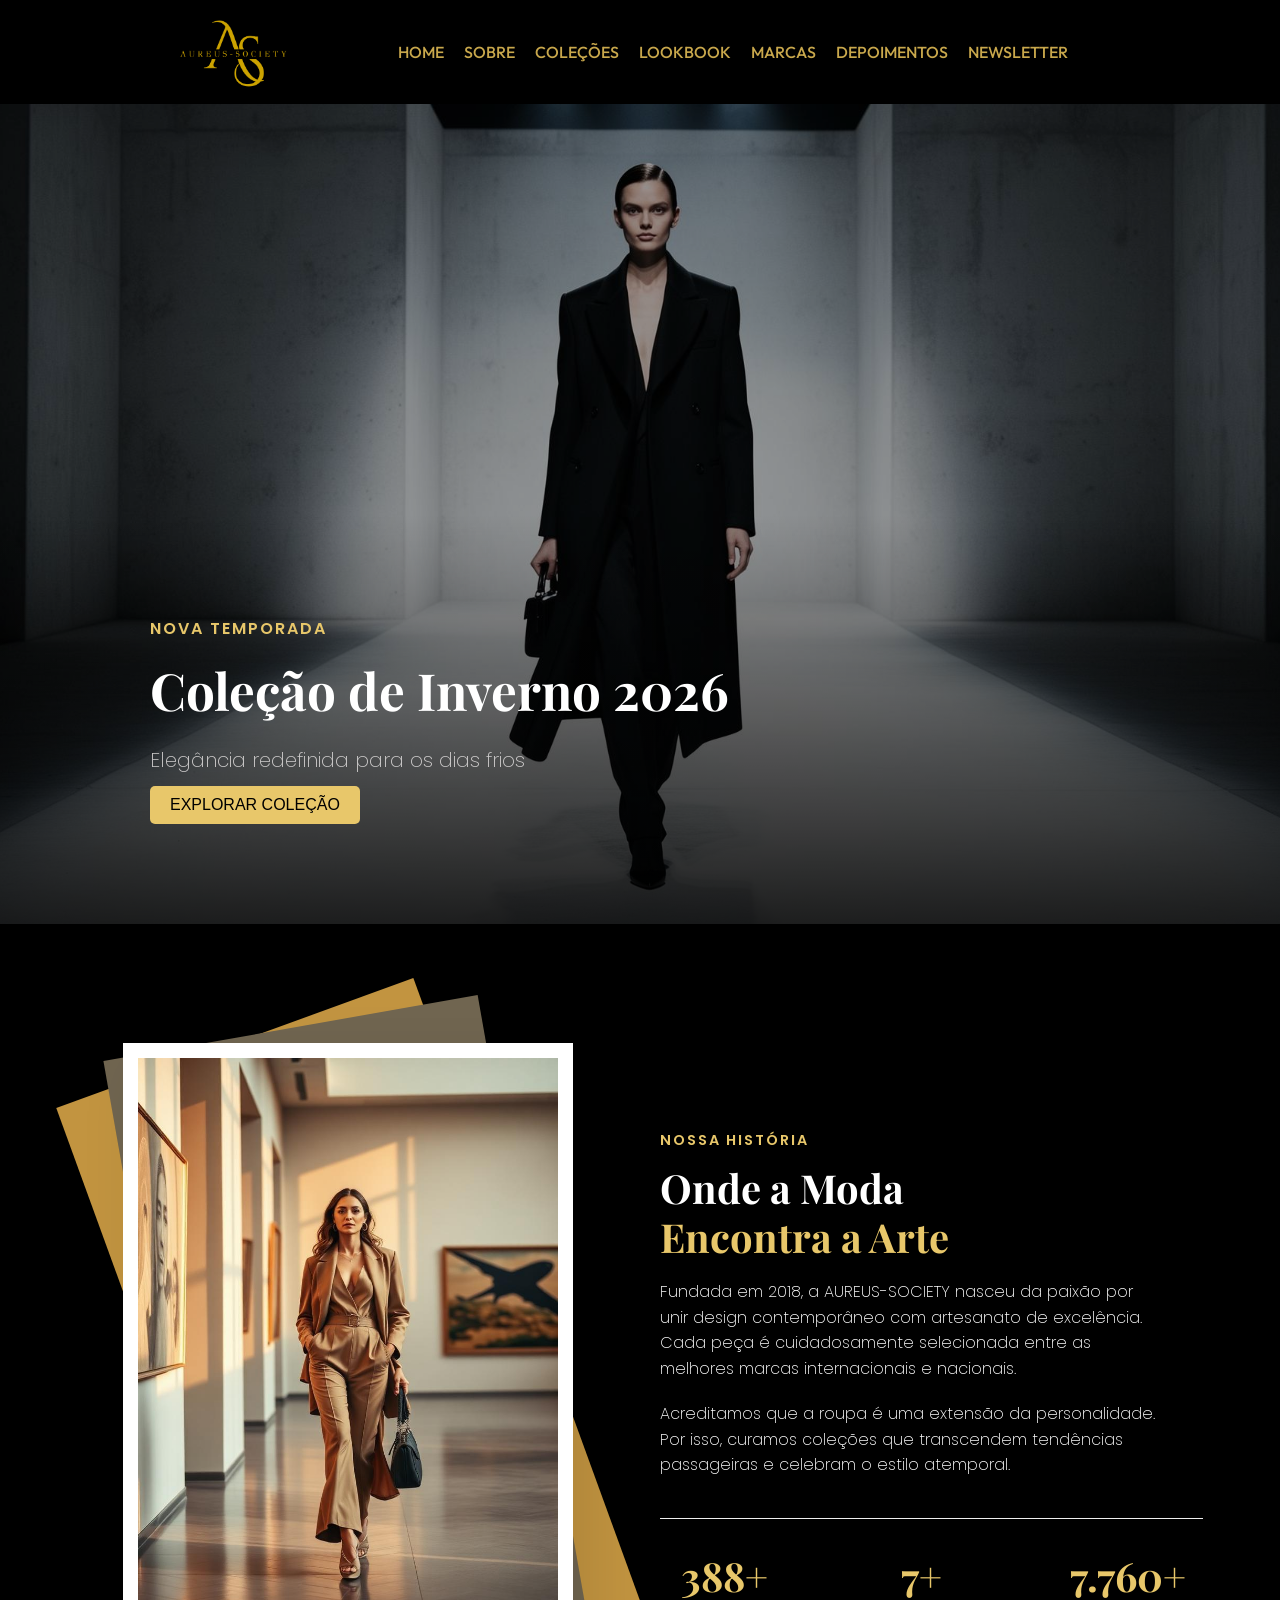
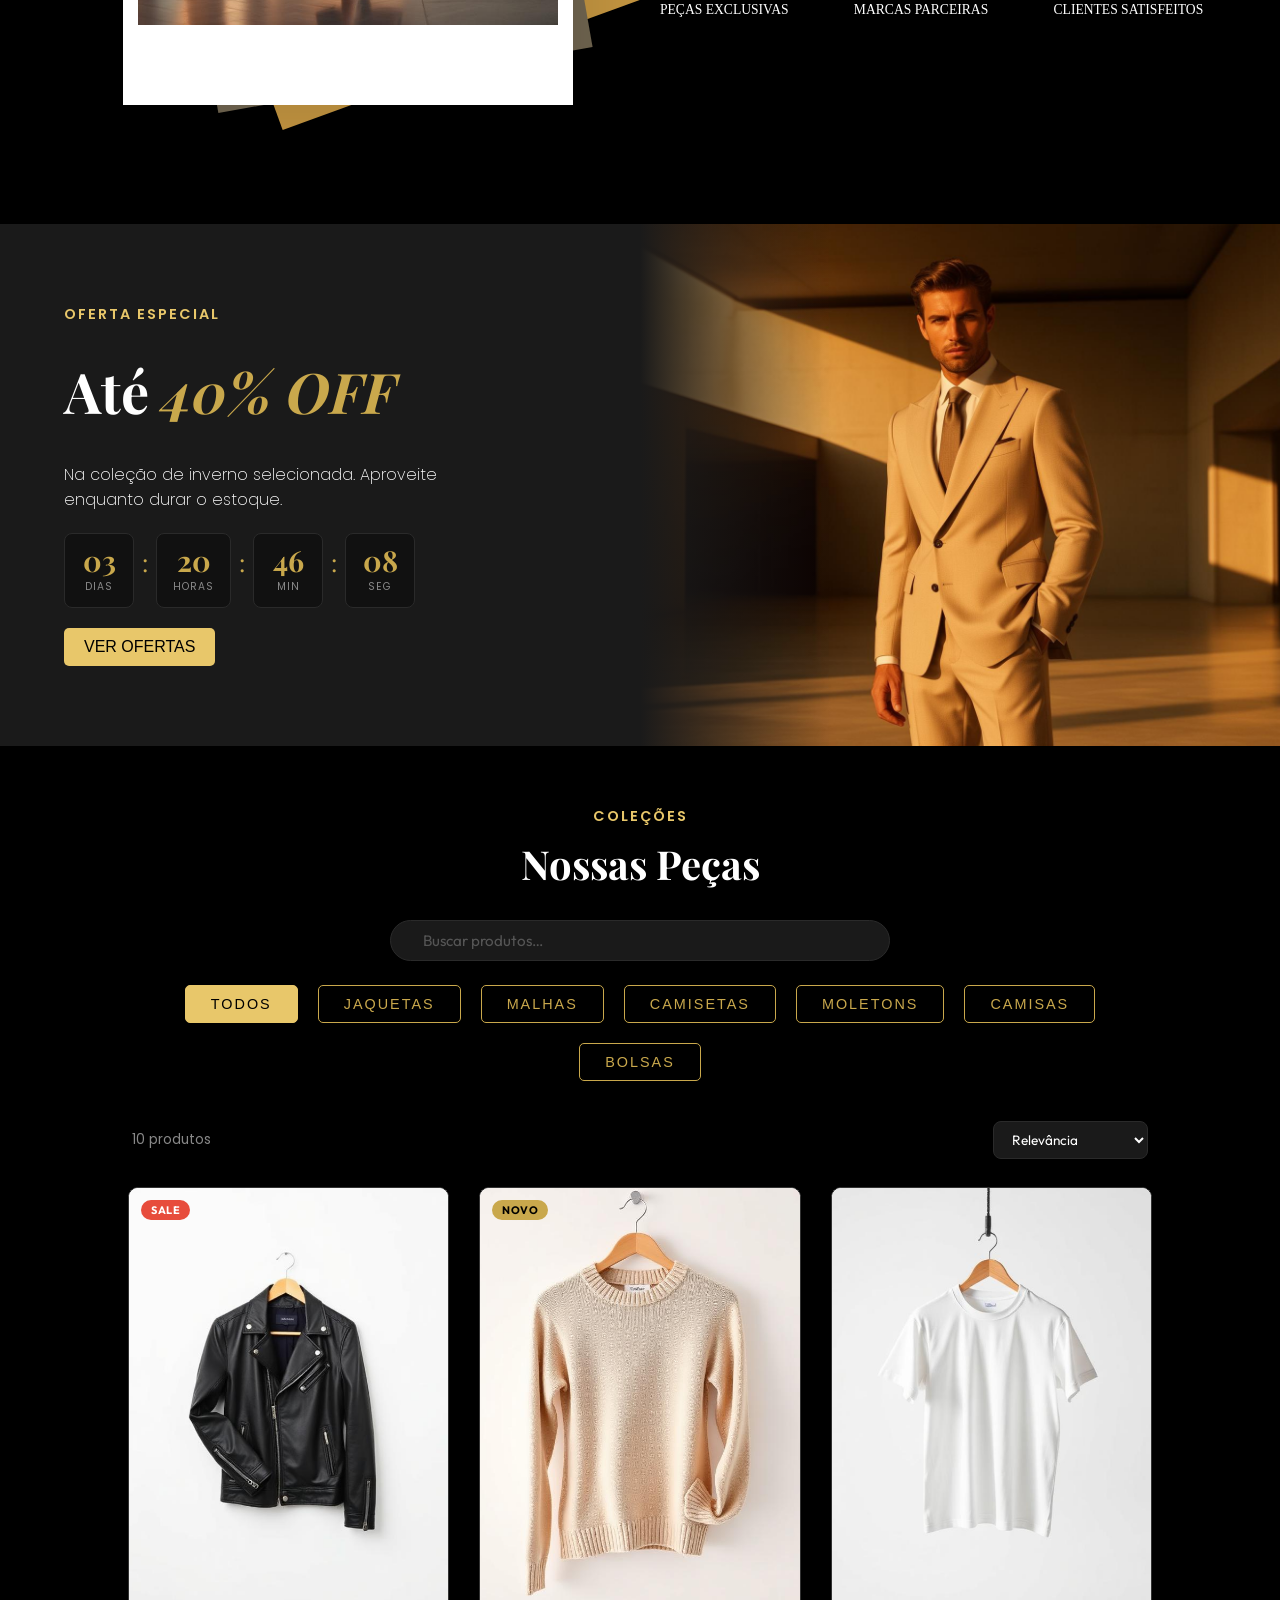
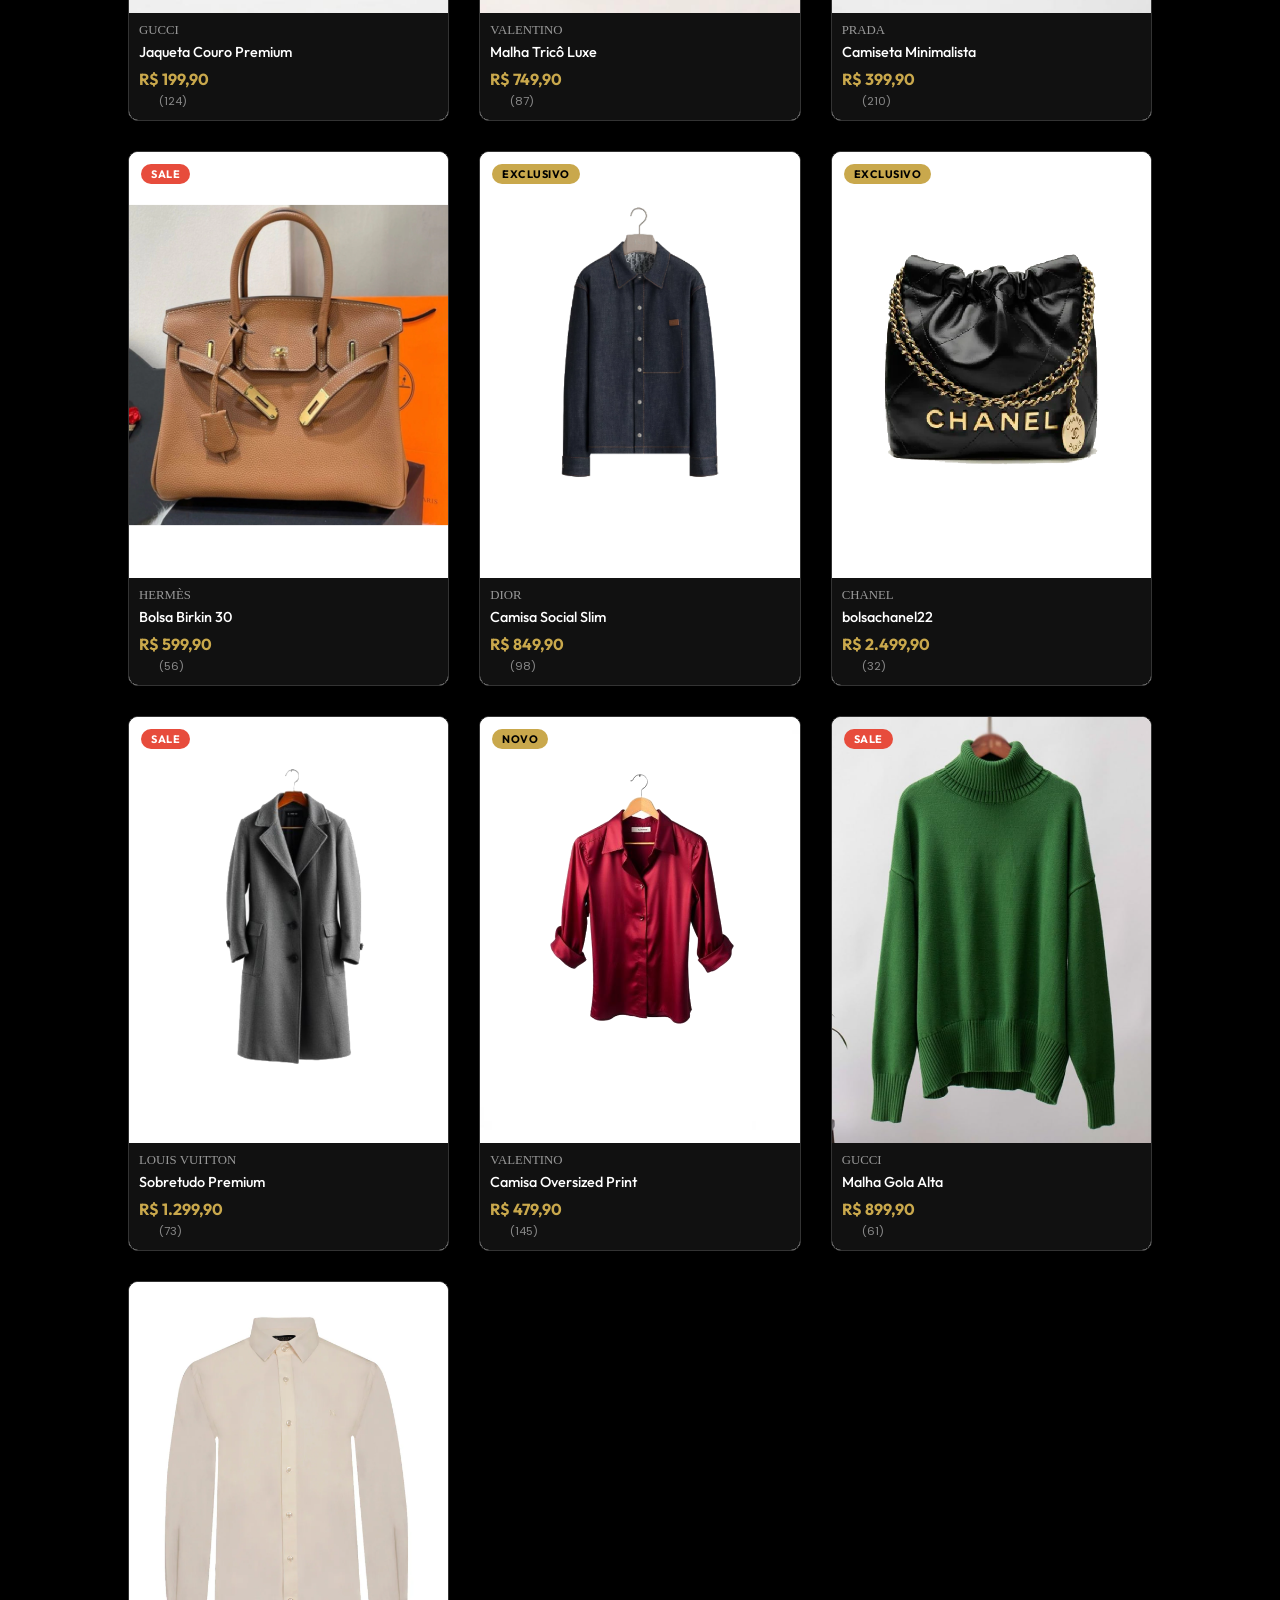
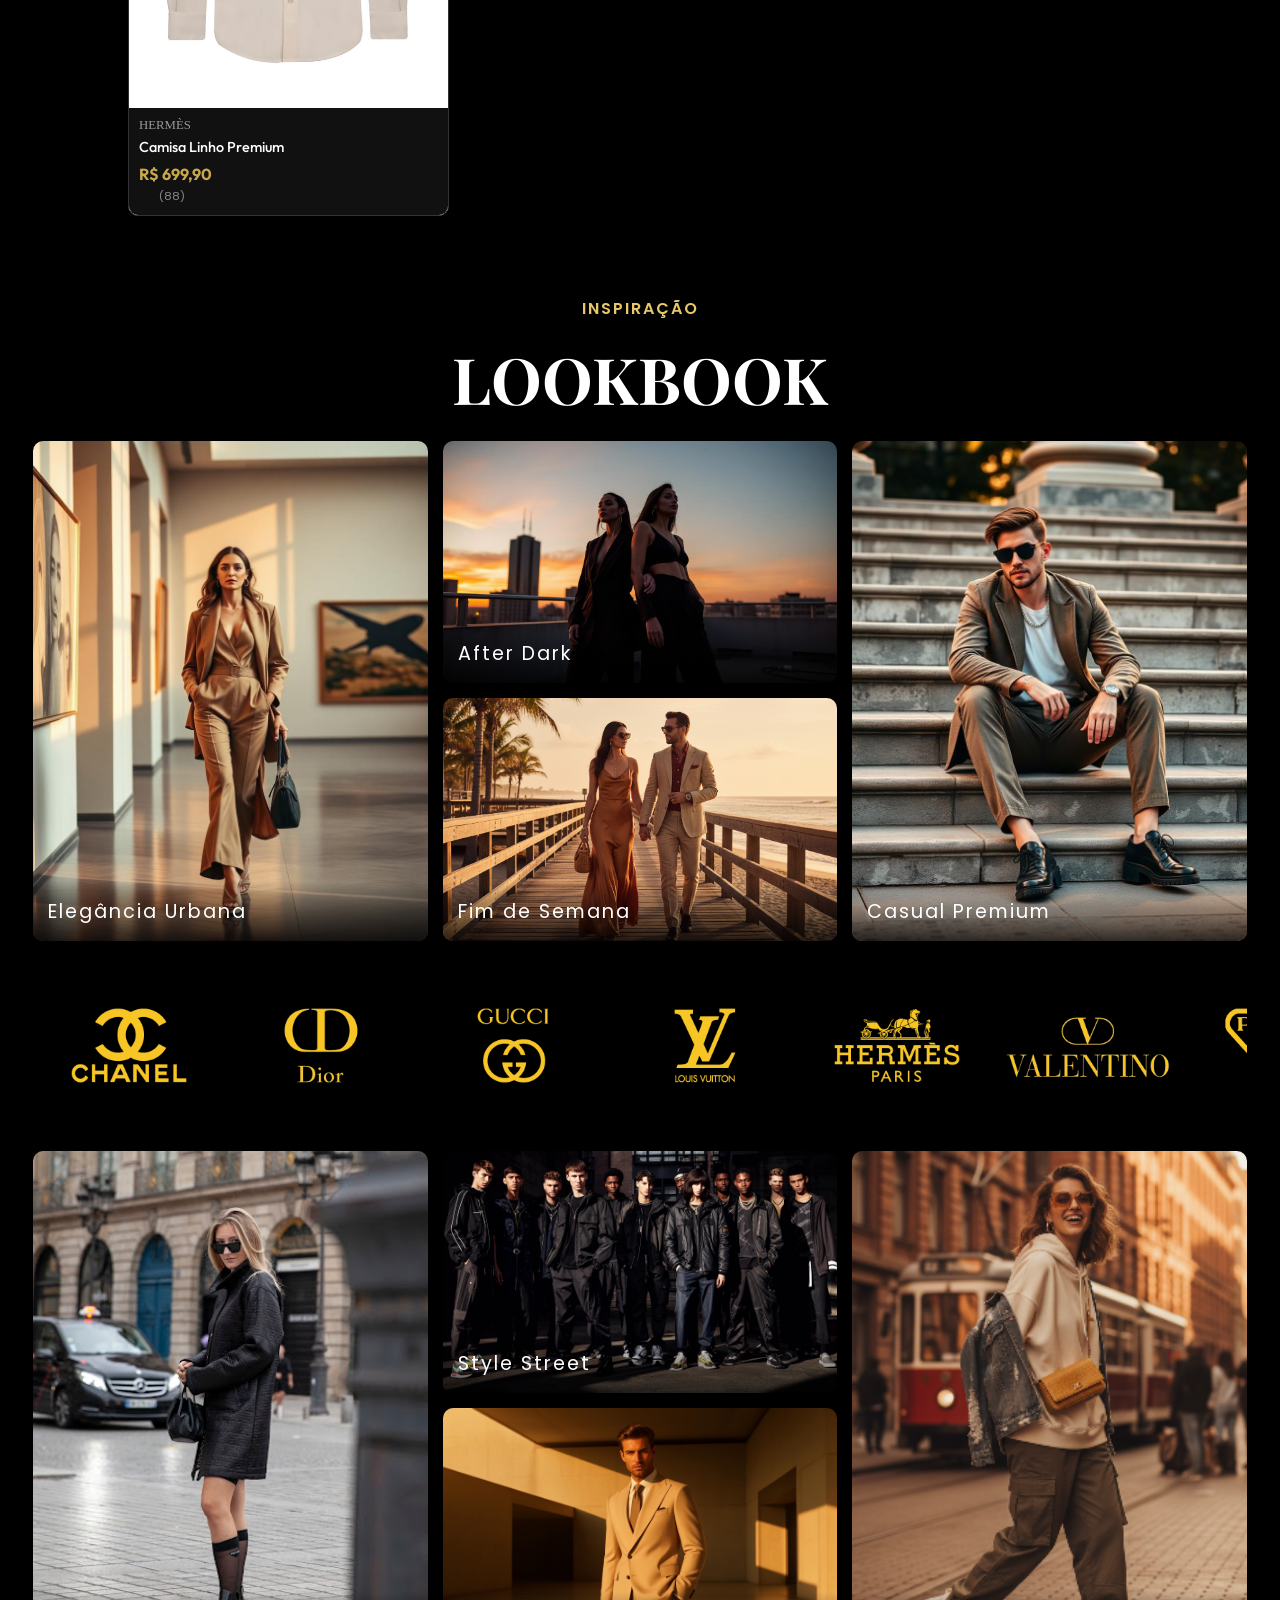
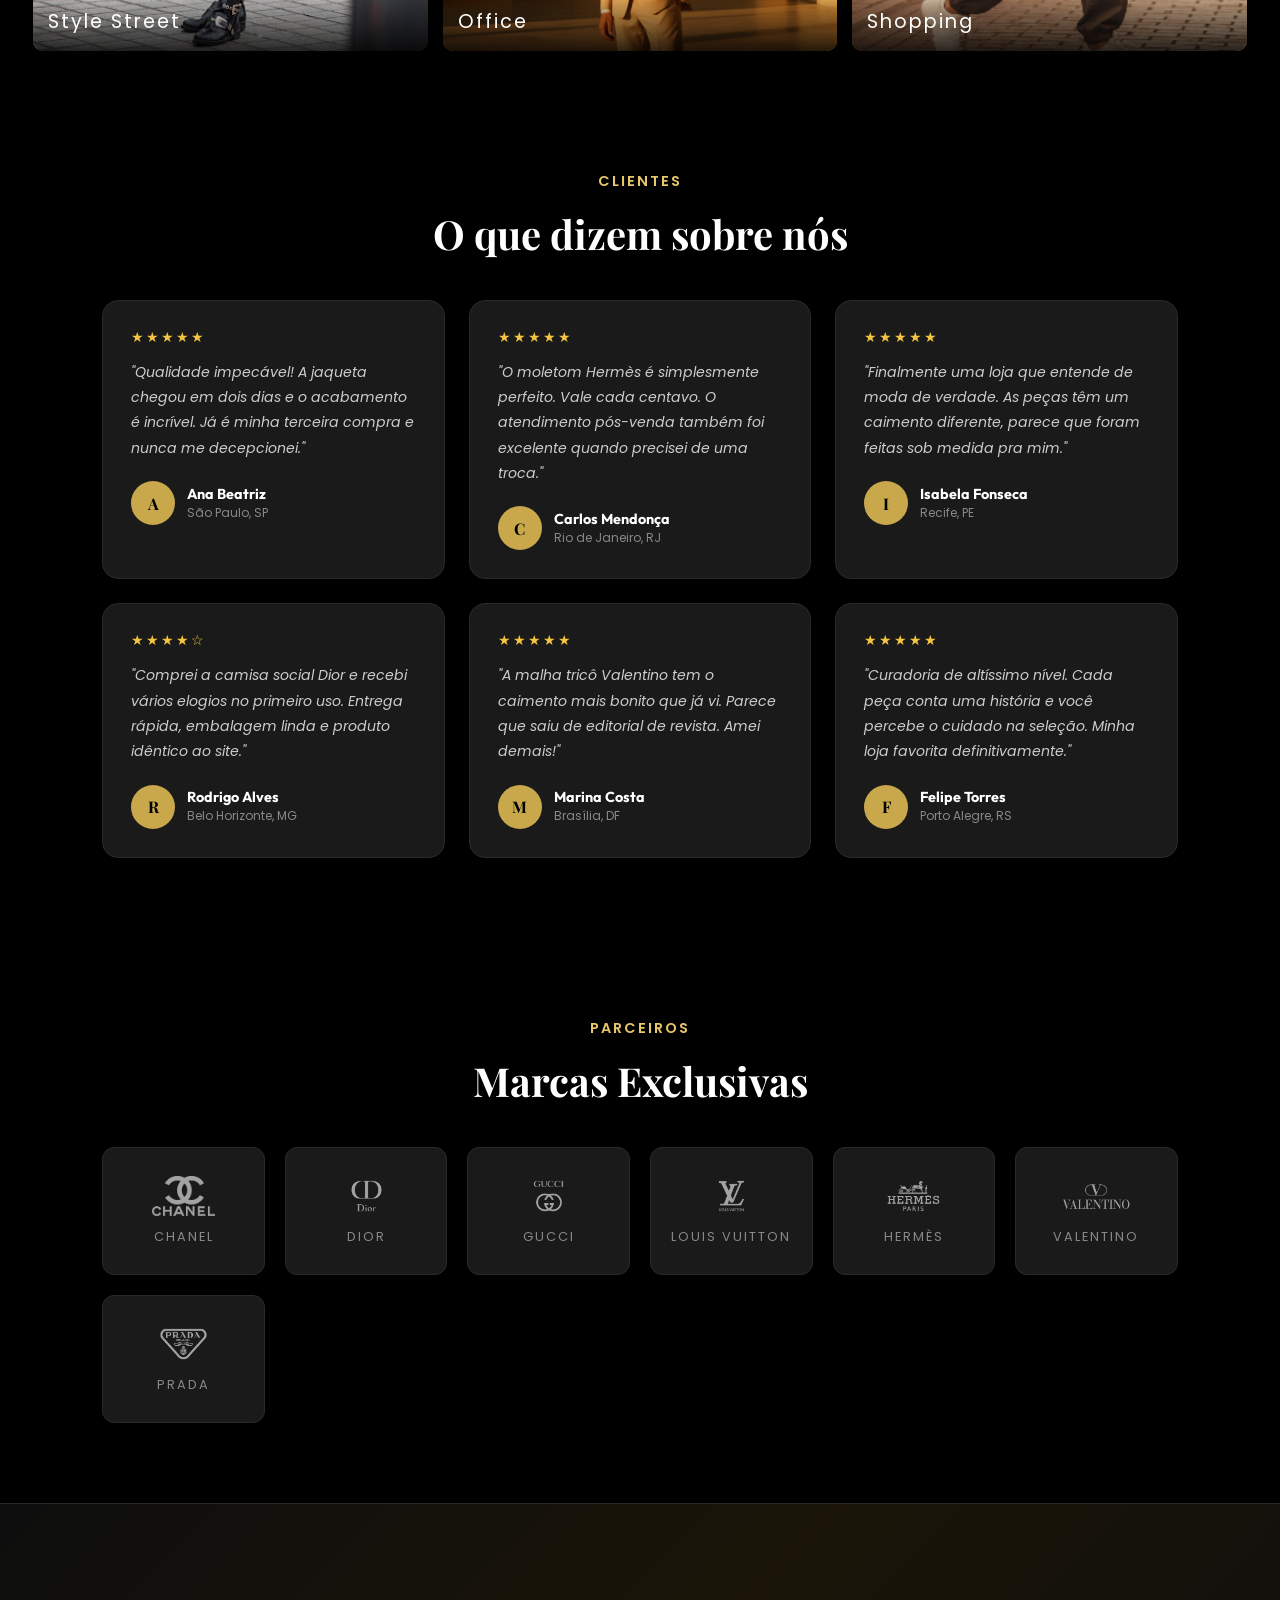
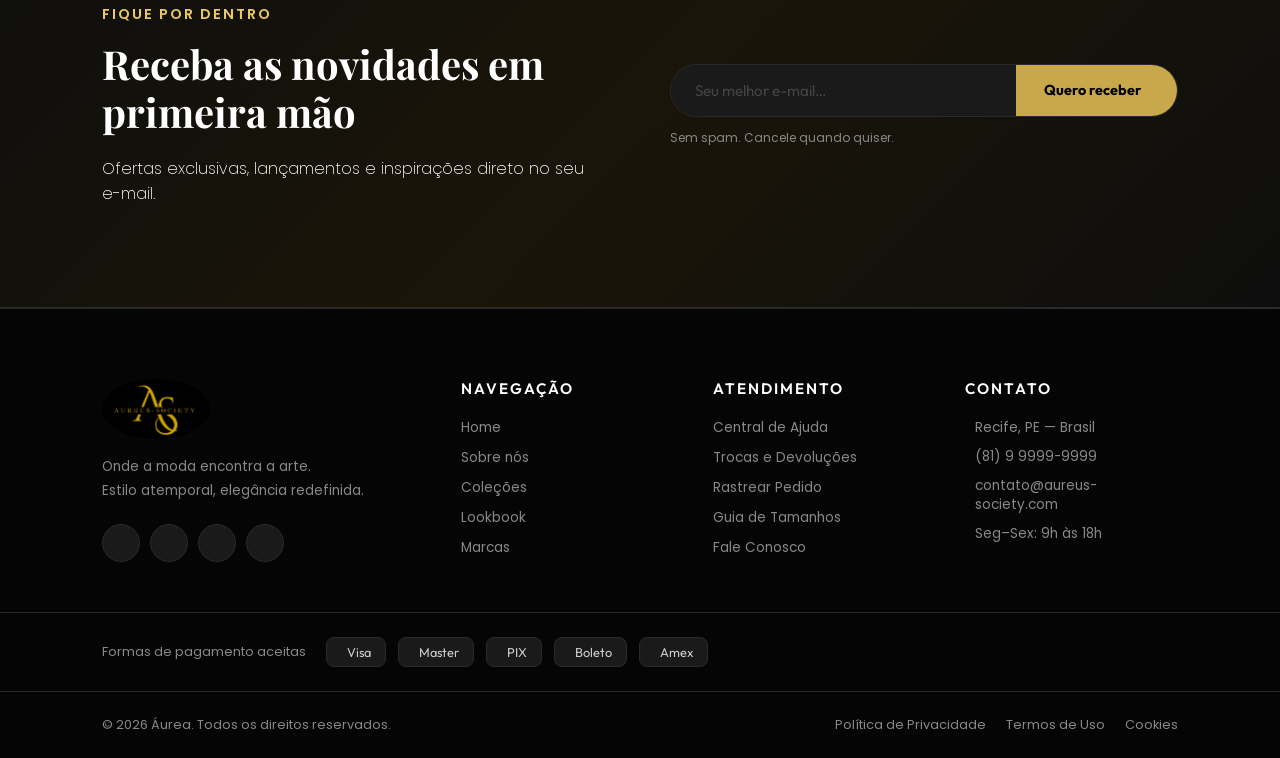
==== commit 632733cd: "adição de novos itens da loja" ====
--- a/index.html
+++ b/index.html
@@ -305,7 +305,7 @@
         <p class="tag">NOSSA HISTÓRIA</p>
         <h2>Onde a Moda</h2>
         <h2 class="sub-h2">Encontra a Arte</h2>
-        <p class="sub-tag">Fundada em 2018, a ÁUREA nasceu da paixão por unir design contemporâneo com artesanato de excelência. Cada peça é cuidadosamente selecionada entre as melhores marcas internacionais e nacionais.</p>
+        <p class="sub-tag">Fundada em 2018, a <span>AUREUS-SOCIETY</span> nasceu da paixão por unir design contemporâneo com artesanato de excelência. Cada peça é cuidadosamente selecionada entre as melhores marcas internacionais e nacionais.</p>
         <p class="sub-tag">Acreditamos que a roupa é uma extensão da personalidade. Por isso, curamos coleções que transcendem tendências passageiras e celebram o estilo atemporal.</p>
         <div class="sobre_infonumber">
           <div class="infonumber">
@@ -370,6 +370,7 @@
         <button data-filter="camisetas">camisetas</button>
         <button data-filter="moletons">moletons</button>
         <button data-filter="camisas">camisas</button>
+        <button data-filter="bolsas">bolsas</button>
       </div>
 
       <!-- Ordenação + contagem -->
--- a/styles.css
+++ b/styles.css
@@ -182,6 +182,7 @@
   gap: 60px;
   overflow: hidden;
   height: 100vh;
+ 
 }
 
 .sobre_content1 {
@@ -365,7 +366,7 @@
 
 .card button {
   position: absolute;
-  top: 78%;
+  top: 65%;
   left: 50%;
   transform: translate(-50%, -50%);
   width: auto;
--- a/aurea-extra.css
+++ b/aurea-extra.css
@@ -957,7 +957,7 @@
 /* Card atualizado com skeleton */
 .card {
   cursor: pointer;
-  background: var(--color-dark3);
+  background: #fff;
 }
 .card .card_info p:nth-child(2) {
   color: #fff;
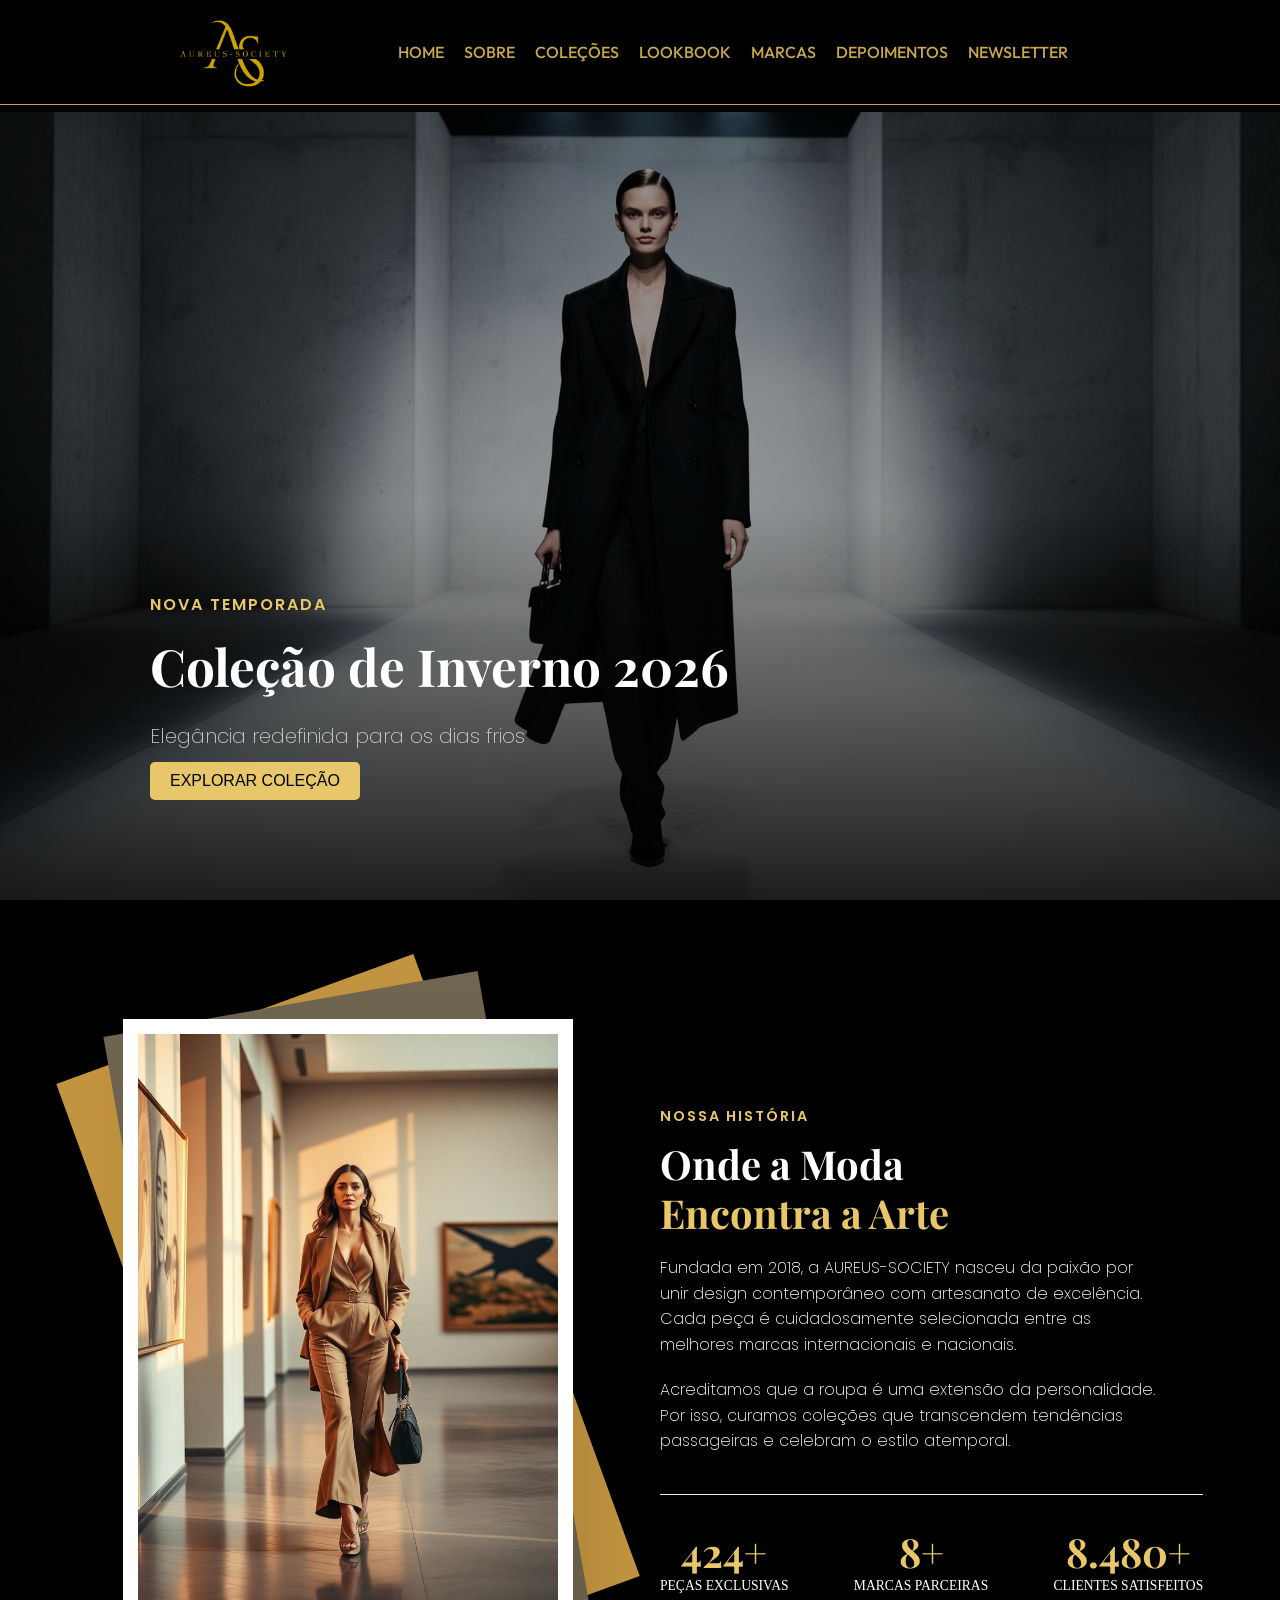
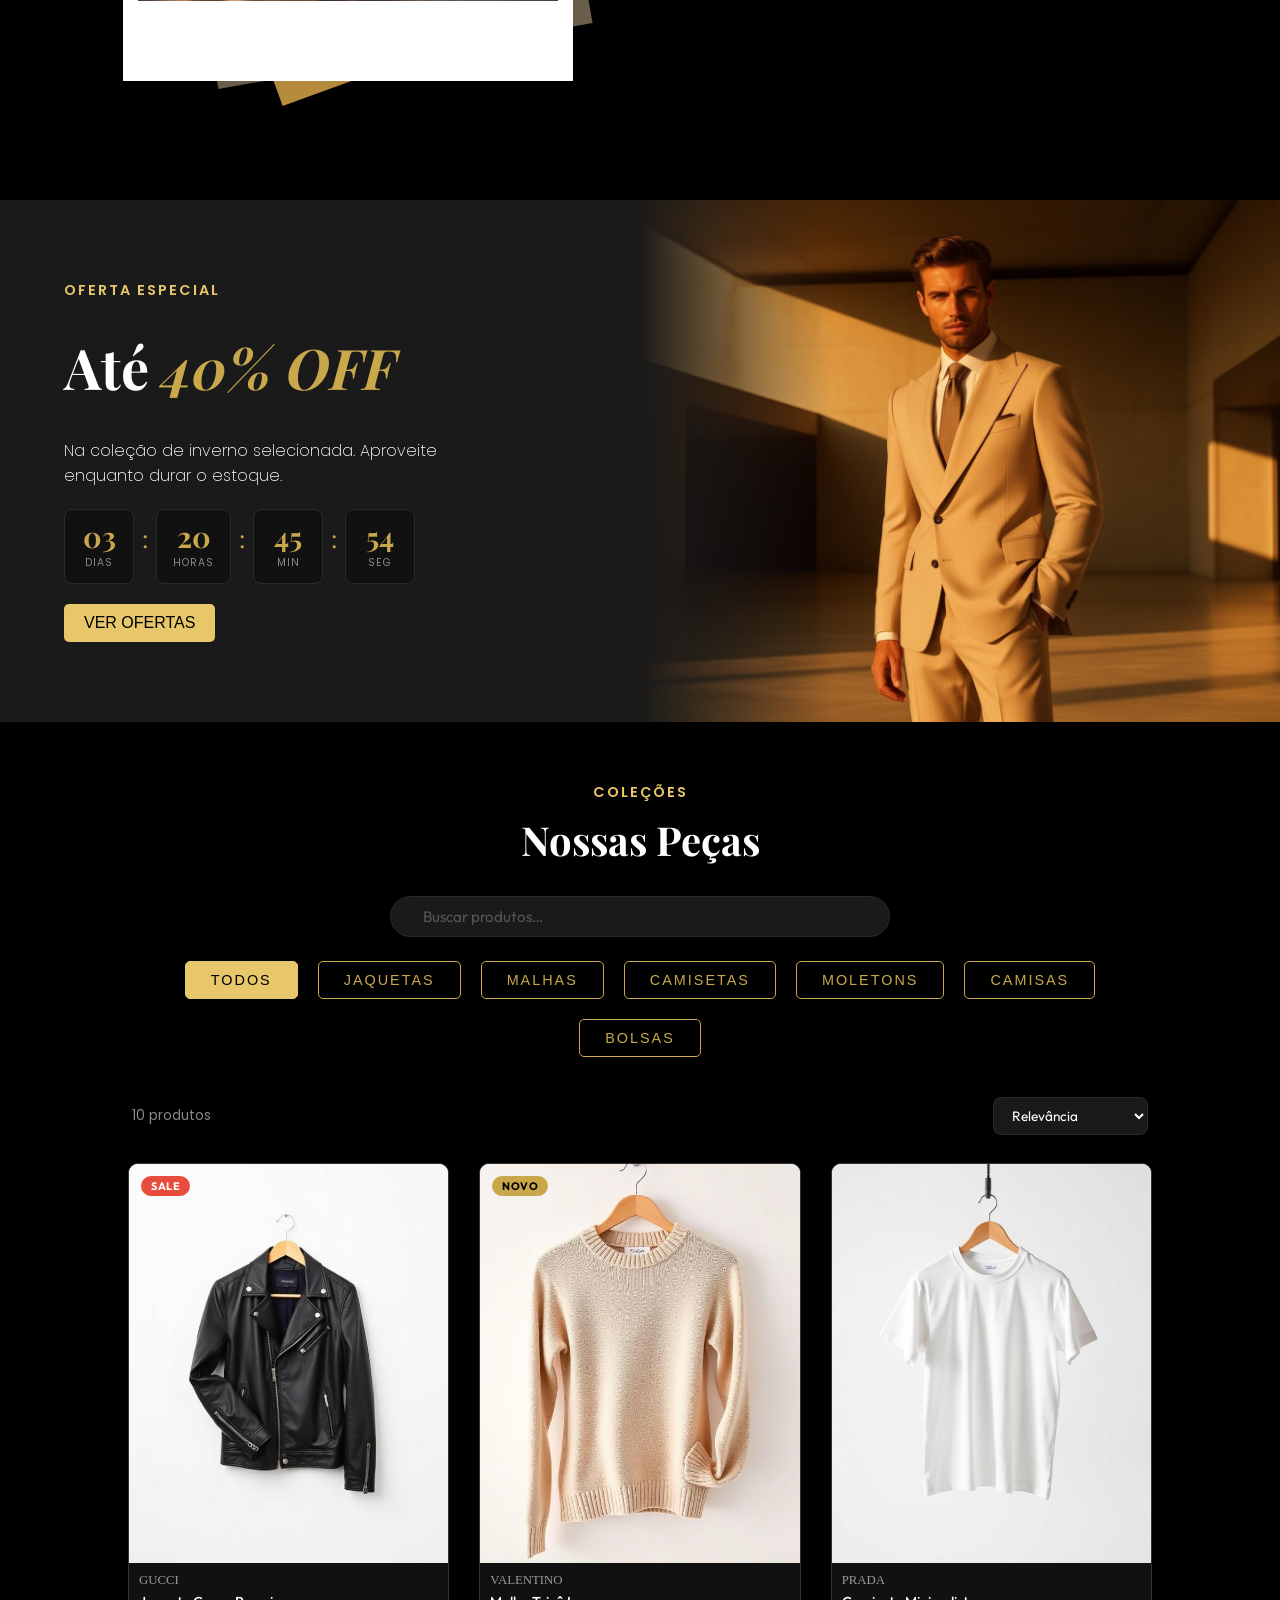
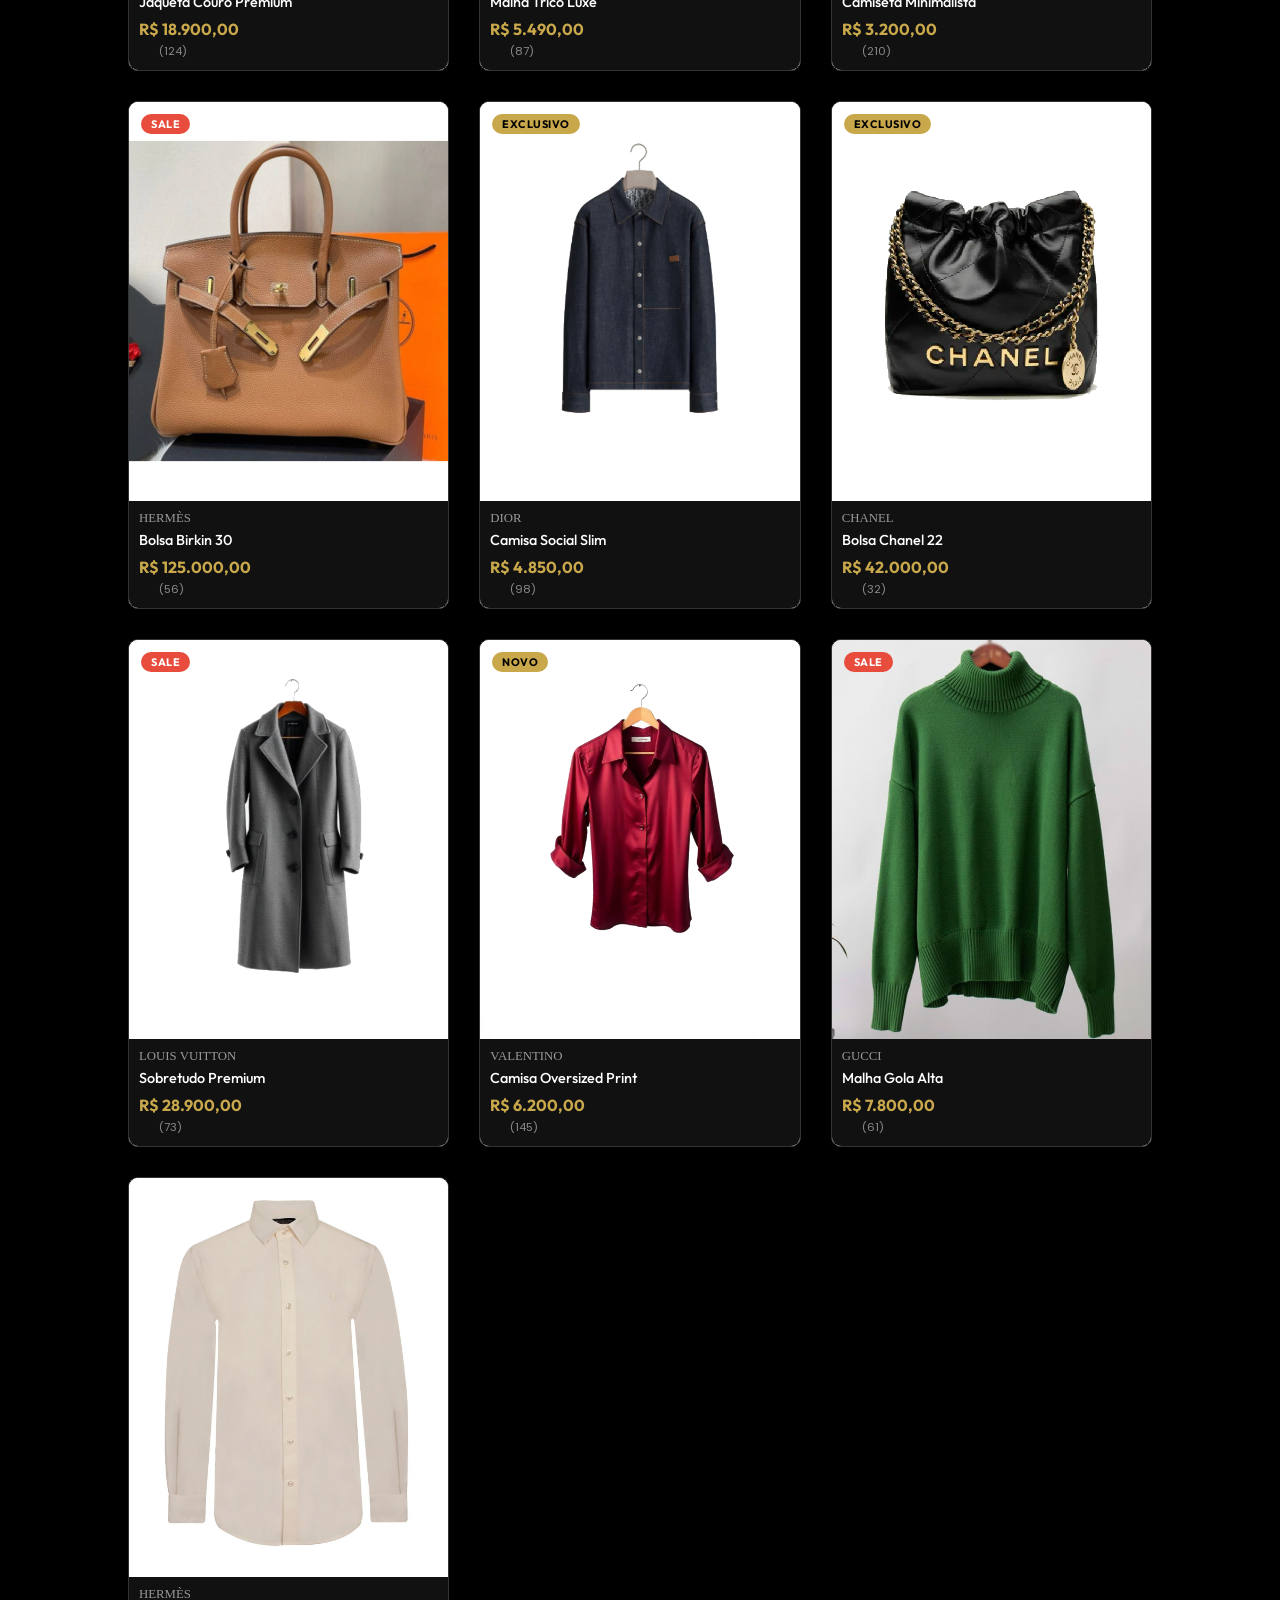
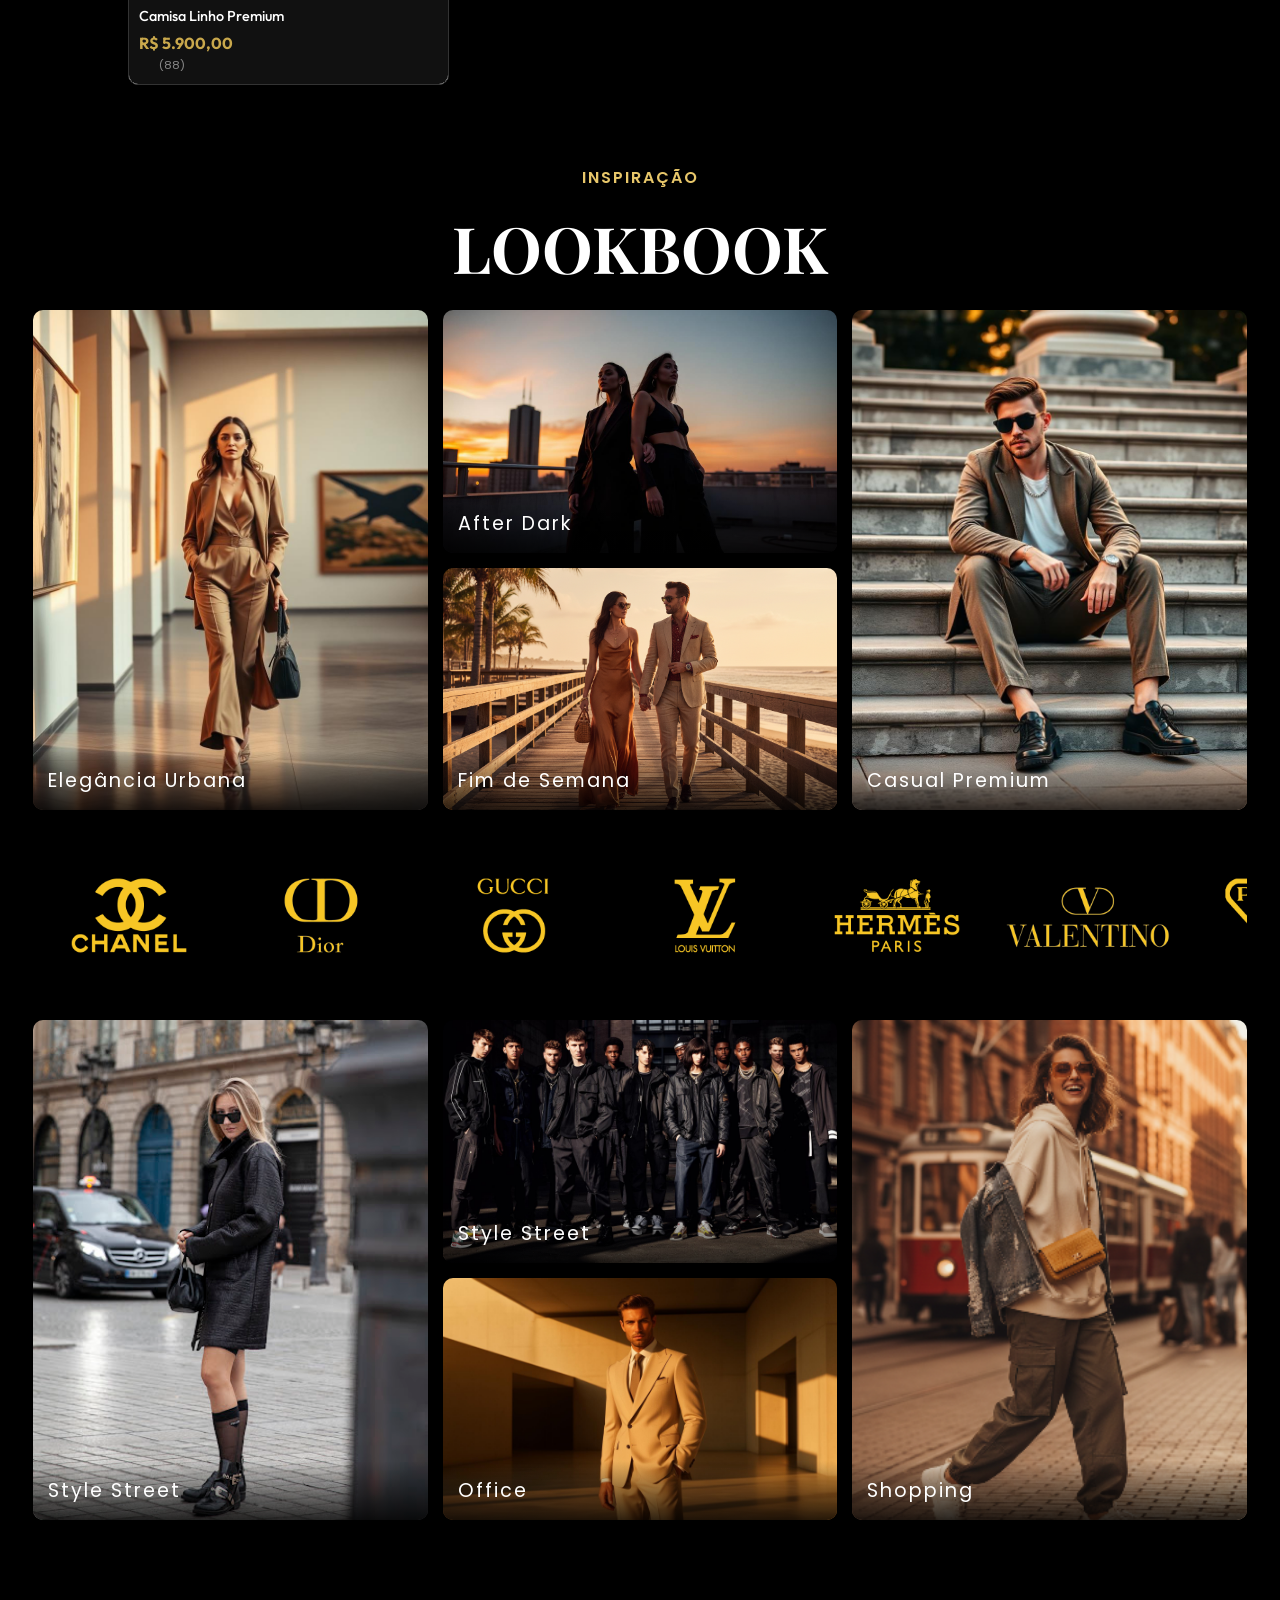
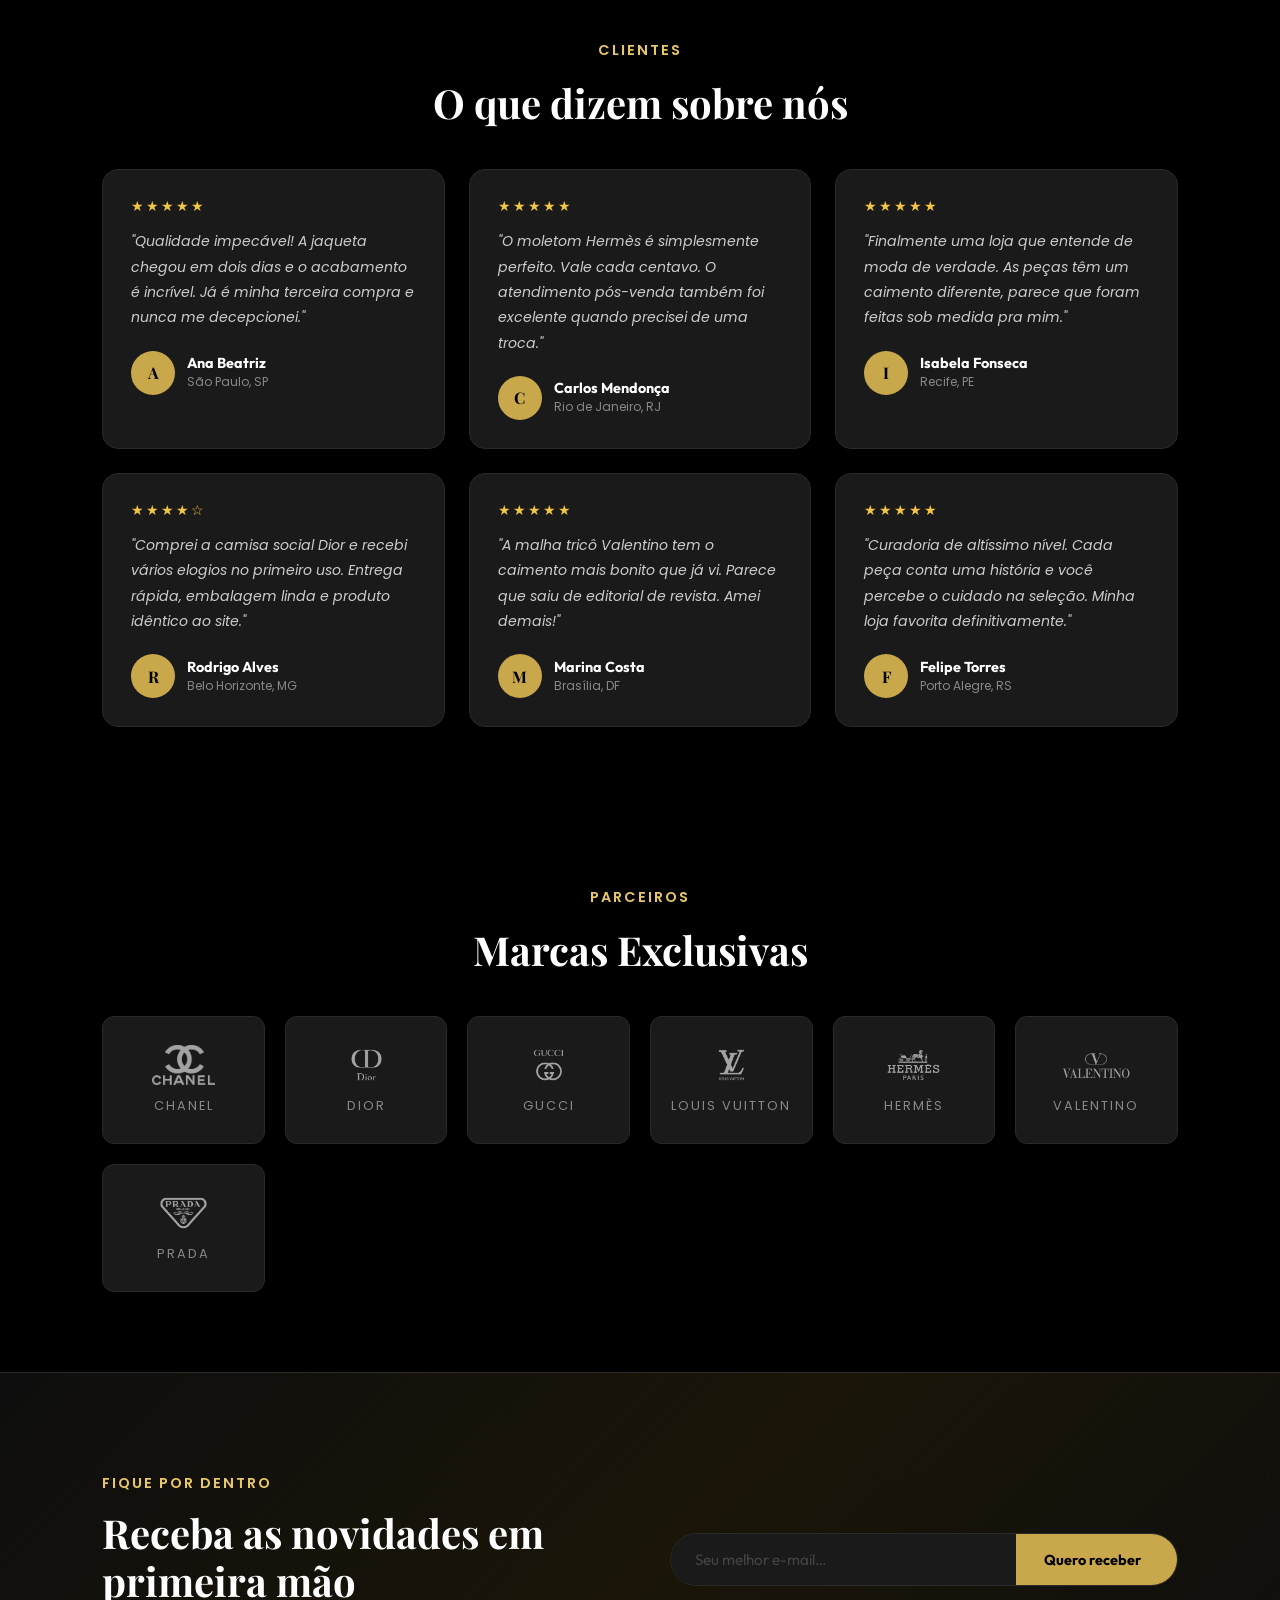
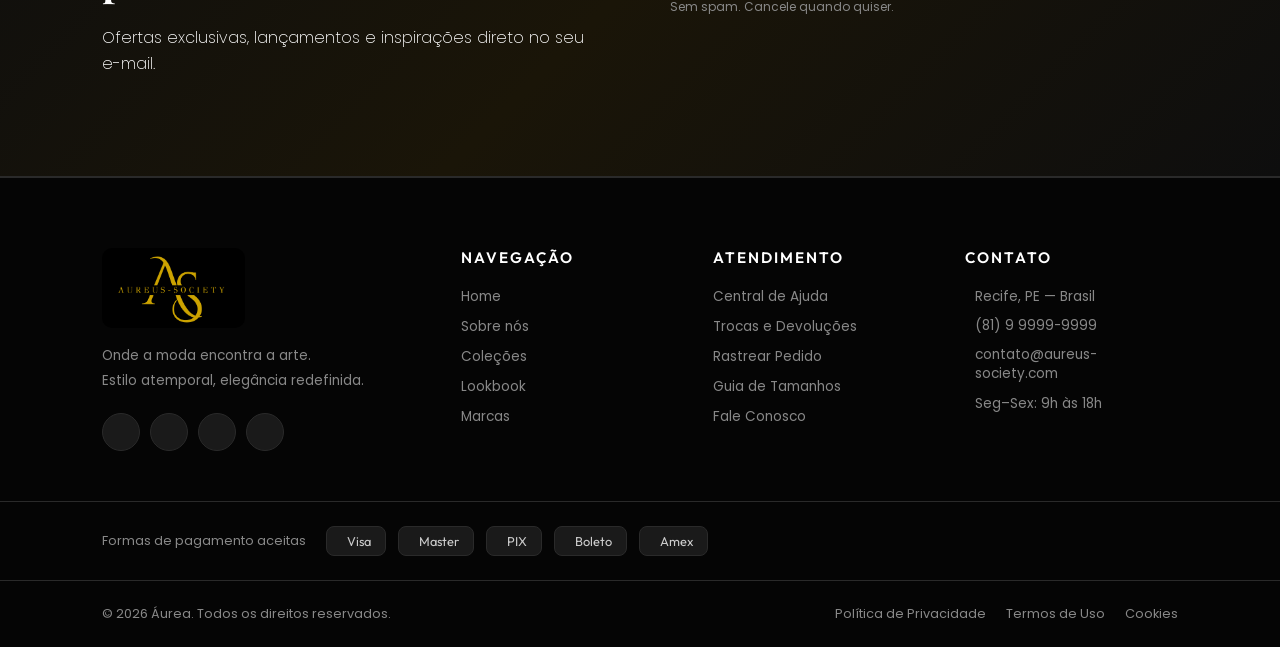
==== commit 0bb29808: ""Adicionado efeitos de entrada com gsap nas sessões"" ====
--- a/index.html
+++ b/index.html
@@ -8,6 +8,9 @@
     <link rel="preconnect" href="https://fonts.gstatic.com" crossorigin>
     <link href="https://fonts.googleapis.com/css2?family=Playfair+Display:ital,wght@0,400;0,600;0,700;1,400&family=Outfit:wght@200;300;400;500;600&family=Poppins:wght@200;300;400;500;600&display=swap" rel="stylesheet">
     <script src="https://cdn.jsdelivr.net/npm/gsap@3/dist/gsap.min.js"></script>
+    <script src="https://cdn.jsdelivr.net/npm/gsap@3/dist/ScrollTrigger.min.js"></script>
+    <script src="aurea-scroll-animations.js"></script>
+
     <link rel="stylesheet" href="styles.css" />
     <link rel="stylesheet" href="responsive.css" />
     <link rel="stylesheet" href="aurea-extra.css" />
--- a/styles.css
+++ b/styles.css
@@ -9,6 +9,7 @@
 body {
   background-color: #000;
   z-index: -50;
+  padding-top: 112px; /* Altura estimada da navbar (80px logo + 2rem padding) */
 }
 
 .navbar {
@@ -17,6 +18,12 @@
   align-items: center;
   padding: 1rem 1.25rem;
   background-color: #000;
+  position: fixed;
+  top: 0;
+  left: 0;
+  width: 100%;
+  z-index: 950; /* Garante que fique sobre o conteúdo, mas abaixo de overlays de busca/carrinho */
+  border-bottom: 1px solid var(--color-dourado);
 }
 
 .navbar ul {
@@ -91,7 +98,7 @@
 
 #home {
   position: relative;
-  height: calc(100vh - 80px);
+  height: calc(100vh - 112px); /* Ajuste para manter a proporção do hero */
   overflow: hidden;
   z-index: 2;
 }
@@ -337,7 +344,7 @@
 /* Grid de Produtos */
 .card_content {
   display: grid;
-  grid-template-columns: repeat(auto-fit, minmax(250px, 1fr));
+  grid-template-columns: repeat(auto-fill, minmax(250px, 1fr));
   gap: 30px;
   justify-content: center;
 }
@@ -345,7 +352,9 @@
 .card {
   border-radius: 10px;
   box-shadow: 0 4px 15px rgba(0, 0, 0, 0.05);
-  position: relative;
+  display: flex;
+  flex-direction: column;
+  height: 100%;
   transition: transform 0.3s ease;
   position: relative;
   overflow: hidden;
@@ -354,7 +363,8 @@
 
 .card img {
   width: 100%;
-  height: auto;
+  aspect-ratio: 4/5; /* Mantém uma proporção elegante e constante */
+  object-fit: cover; /* Garante que a imagem preencha o espaço sem distorcer */
   display: block;
   transition: transform 0.5s ease;
 }
@@ -364,14 +374,13 @@
   transform: scale(1.05);
 }
 
-.card button {
+.card-add-btn {
   position: absolute;
-  top: 65%;
+  top: 70%; /* Posiciona sobre a parte inferior da imagem */
   left: 50%;
   transform: translate(-50%, -50%);
   width: auto;
-  padding: 12px 20px;
-  margin-top: 0;
+  padding: 12px 20px !important;
   background-color: var(--color-dourado2);
   color: #000;
   border: none;
@@ -382,22 +391,18 @@
   justify-content: center;
   gap: 8px;
   font-weight: bold;
-  box-shadow: 0 4px 10px rgba(0, 0, 0, 0.1);
   z-index: 10;
-  opacity: 0; /* Invisível por padrão */
-  visibility: hidden; /* Impede cliques quando invisível */
-  transition: all 0.3s ease;
-}
-
-/* AÇÃO DE HOVER NO CARD: MOSTRA O BOTÃO */
-.card:hover button {
-  opacity: 1; /* Torna visível */
-  visibility: visible; /* Permite cliques */
-  /* Opcional: Um leve efeito de "subida" ao aparecer */
-  transform: translate(-50%, -100%);
-}
-
-.card button:hover {
+  opacity: 0; /* Escondido por padrão no Desktop */
+  visibility: hidden;
+  transition: all 0.3s ease !important;
+}
+
+.card:hover .card-add-btn {
+  opacity: 1;
+  visibility: visible;
+}
+
+.card-add-btn:hover {
   background-color: #222;
   color: #fff;
 }
@@ -408,6 +413,7 @@
   background-color: #555;
   padding: 10px;
   z-index: 5;
+  flex-grow: 1; /* Faz as informações "esticarem" para cobrir o fundo do card */
 }
 
 .card_info p:nth-child(1) {
@@ -419,7 +425,7 @@
 
 .card_info p:nth-child(2) {
   font-weight: bold;
-  color: #333;
+  color: #fff; /* Ajustado para contraste, já que o fundo é cinza escuro (#555) */
   margin-bottom: 8px;
 }
 
@@ -699,6 +705,9 @@
    LG — Tablets grandes / iPad Pro (< 1024px)
    ============================================================ */
 @media (max-width: 1024px) {
+  body {
+    padding-top: 0; /* Ajuste para navbar menor */
+  }
 
   /* NAVBAR */
   .navbar {
@@ -743,7 +752,7 @@
 
   /* COLEÇÕES */
   .card_content {
-    grid-template-columns: repeat(auto-fit, minmax(220px, 1fr));
+    grid-template-columns: repeat(auto-fill, minmax(220px, 1fr));
     gap: 20px;
   }
 
@@ -780,13 +789,16 @@
    ============================================================ */
 @media (max-width: 768px) {
 
+  body {
+    padding-top: 0; /* Ajuste para navbar menor */
+  }
   /* ── NAVBAR ── */
-  .navbar {
+ .navbar {
     position: relative;
     flex-wrap: wrap;
     justify-content: space-between;
     padding: 0.75rem 1.25rem;
-  }
+  } 
   .navbar img {
     height: 50px;
   }
@@ -927,14 +939,12 @@
     grid-template-columns: repeat(2, 1fr);
     gap: 16px;
   }
-  .card button {
-    opacity: 1;
+  .card-add-btn {
+    opacity: 1; /* SEMPRE VISÍVEL NO MOBILE */
     visibility: visible;
-    transform: translate(-50%, -50%);
-    padding: 8px 14px;
-    font-size: 0.8rem;
-  }
-  .card:hover button {
+    top: 60%; 
+    font-size: 0.75rem;
+    padding: 10px !important;
     transform: translate(-50%, -50%);
   }
 
@@ -1014,6 +1024,12 @@
   }
   .card_info p:nth-child(3) {
     font-size: 0.95rem;
+  }
+
+  .card button {
+    padding: 8px 12px;
+    font-size: 0.6rem;
+    top: 55%;
   }
 
   /* LOOKBOOK */
@@ -1133,3 +1149,21 @@
     letter-spacing: 0.5px;
   }
 }
+
+
+
+@media (min-width: 320px) and (max-width: 379px) {
+  .card button {
+    padding: 8px 12px;
+    font-size: 0.6rem;
+    top: 50%;
+  }
+}
+
+@media (min-width: 380px) and (max-width: 479px) {
+  .card button {
+    padding: 8px 12px;
+    font-size: 0.6rem;
+    top: 65%;
+  }
+}
--- a/aurea-extra.css
+++ b/aurea-extra.css
@@ -1306,9 +1306,9 @@
   padding: 70px 8% 50px;
 }
 .footer__logo {
-  height: 60px;
+  height: 80px;
   width: auto;
-  border-radius: 50%;
+ border-radius: 10px;
   margin-bottom: 16px;
   display: block;
 }
@@ -1444,6 +1444,16 @@
   .product-modal__gallery { border-radius: 16px 16px 0 0; min-height: 320px; }
 }
 @media (max-width: 768px) {
+
+  .navbar {
+    position: fixed;
+    top: 0;
+    left: 0;
+    width: 100%;
+    background: #000;
+    z-index: 1000;
+  }
+
   .hamburger { display: flex; }
   .navbar ul {
     display: none;
@@ -1478,6 +1488,14 @@
   .promo-countdown { flex-wrap: wrap; }
 }
 @media (max-width: 480px) {
+  .navbar {
+    position: fixed;
+    top: 0;
+    left: 0;
+    width: 100%;
+    background: #000;
+    z-index: 1000;
+  }
   .checkout-steps { gap: 0; }
   .checkout-step { font-size: 0.7rem; }
   .checkout-btns { flex-direction: column; }
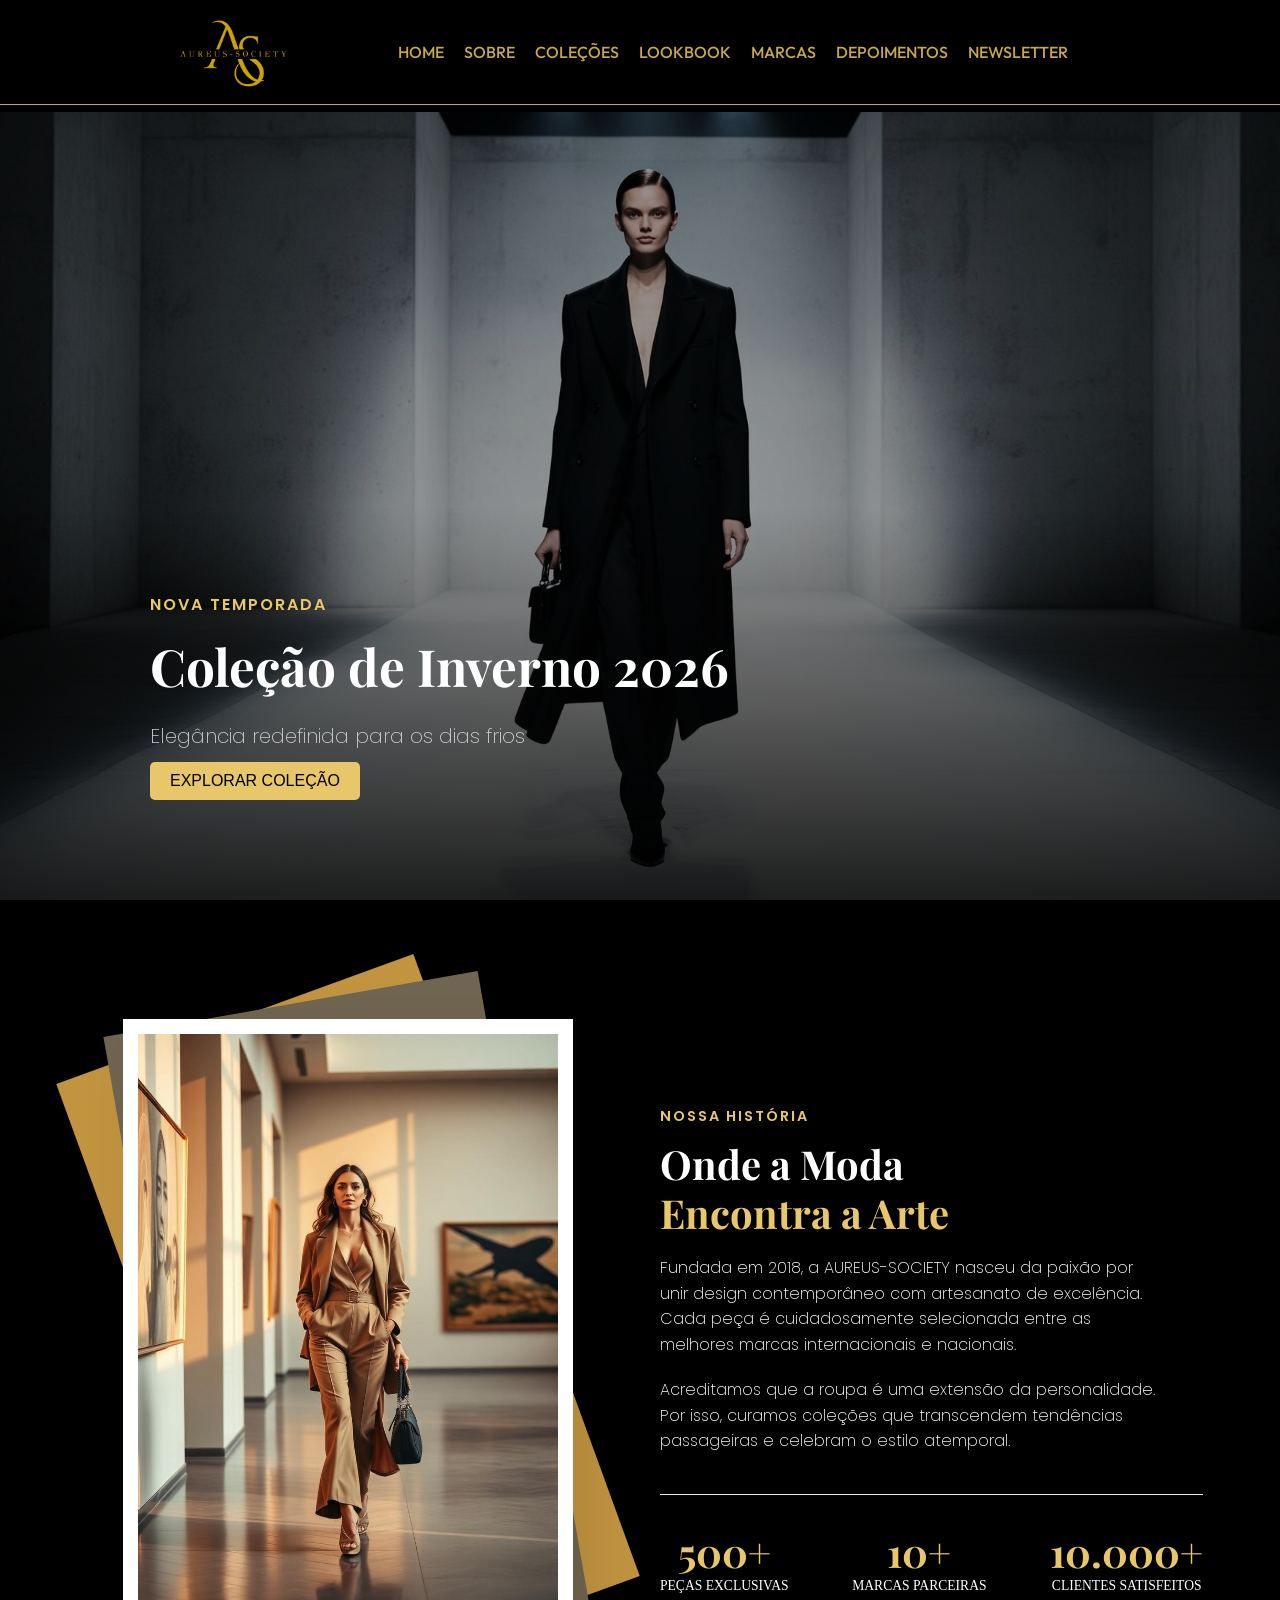
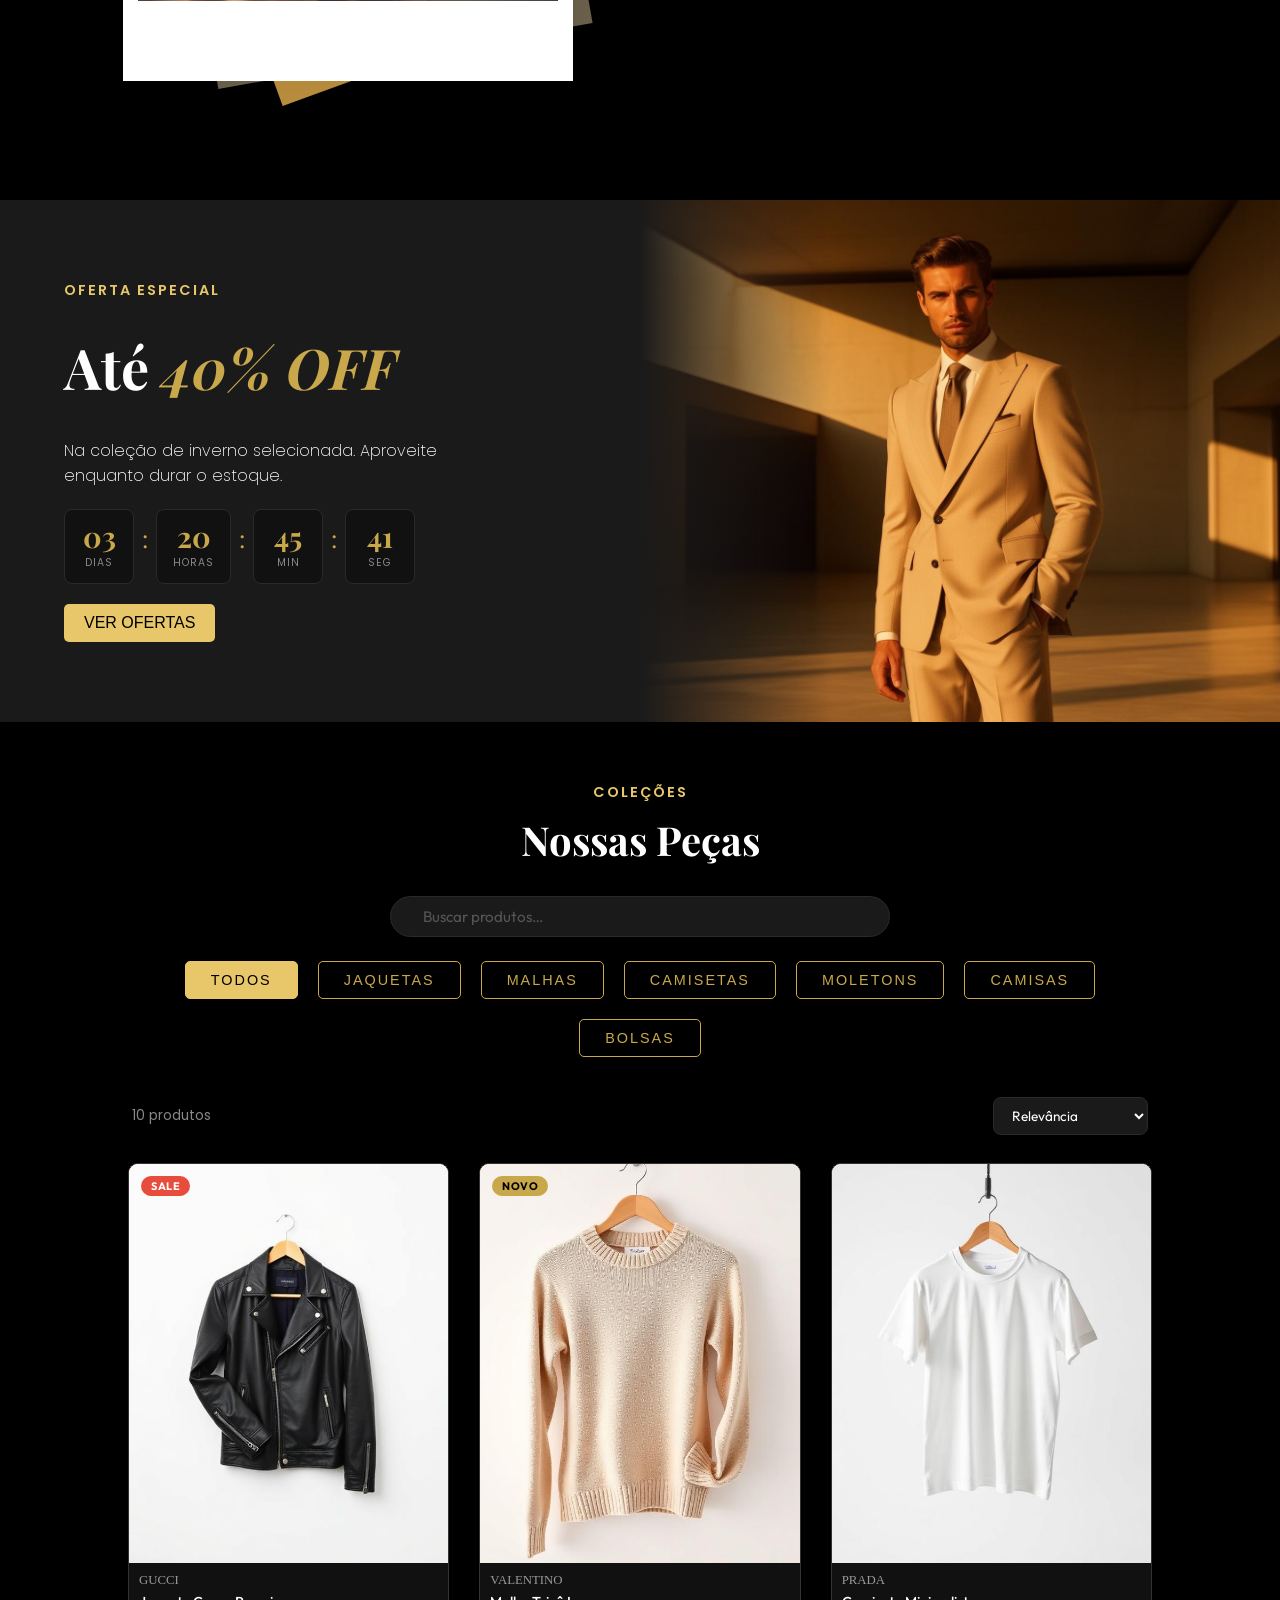
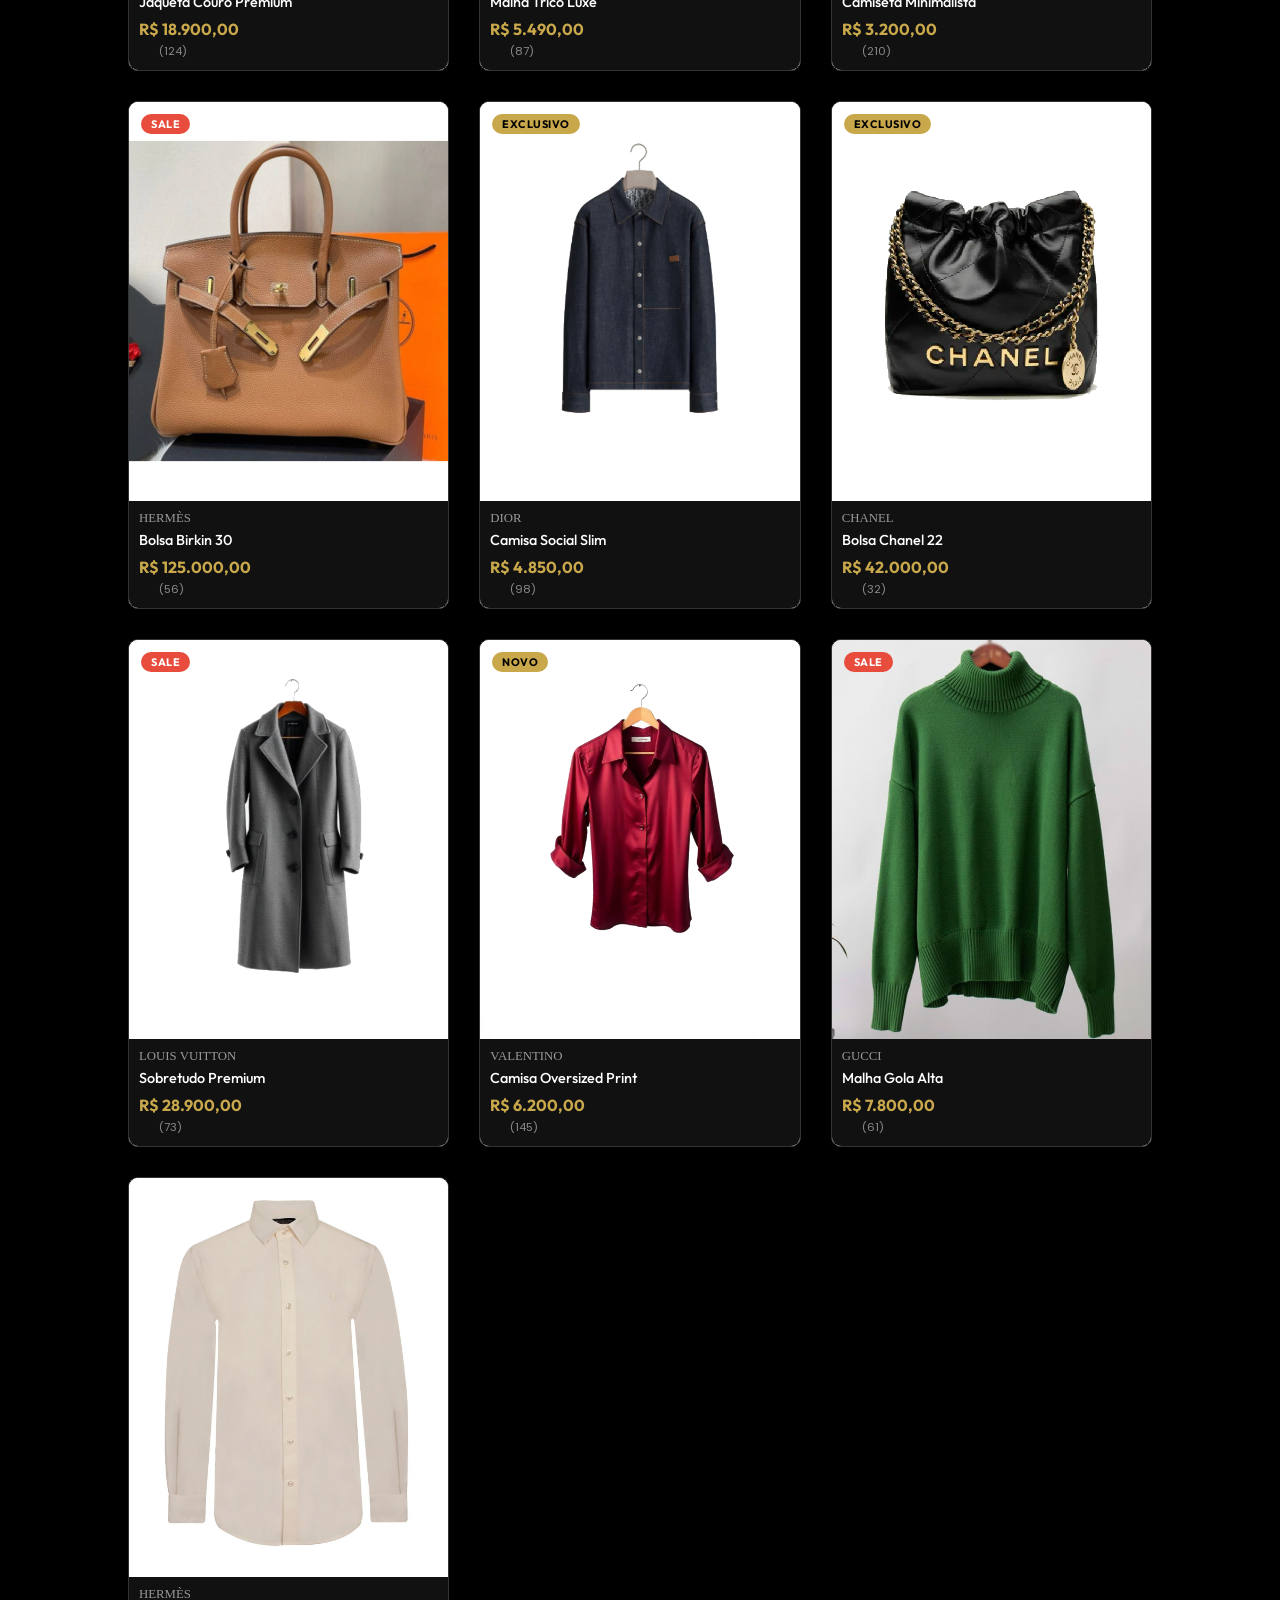
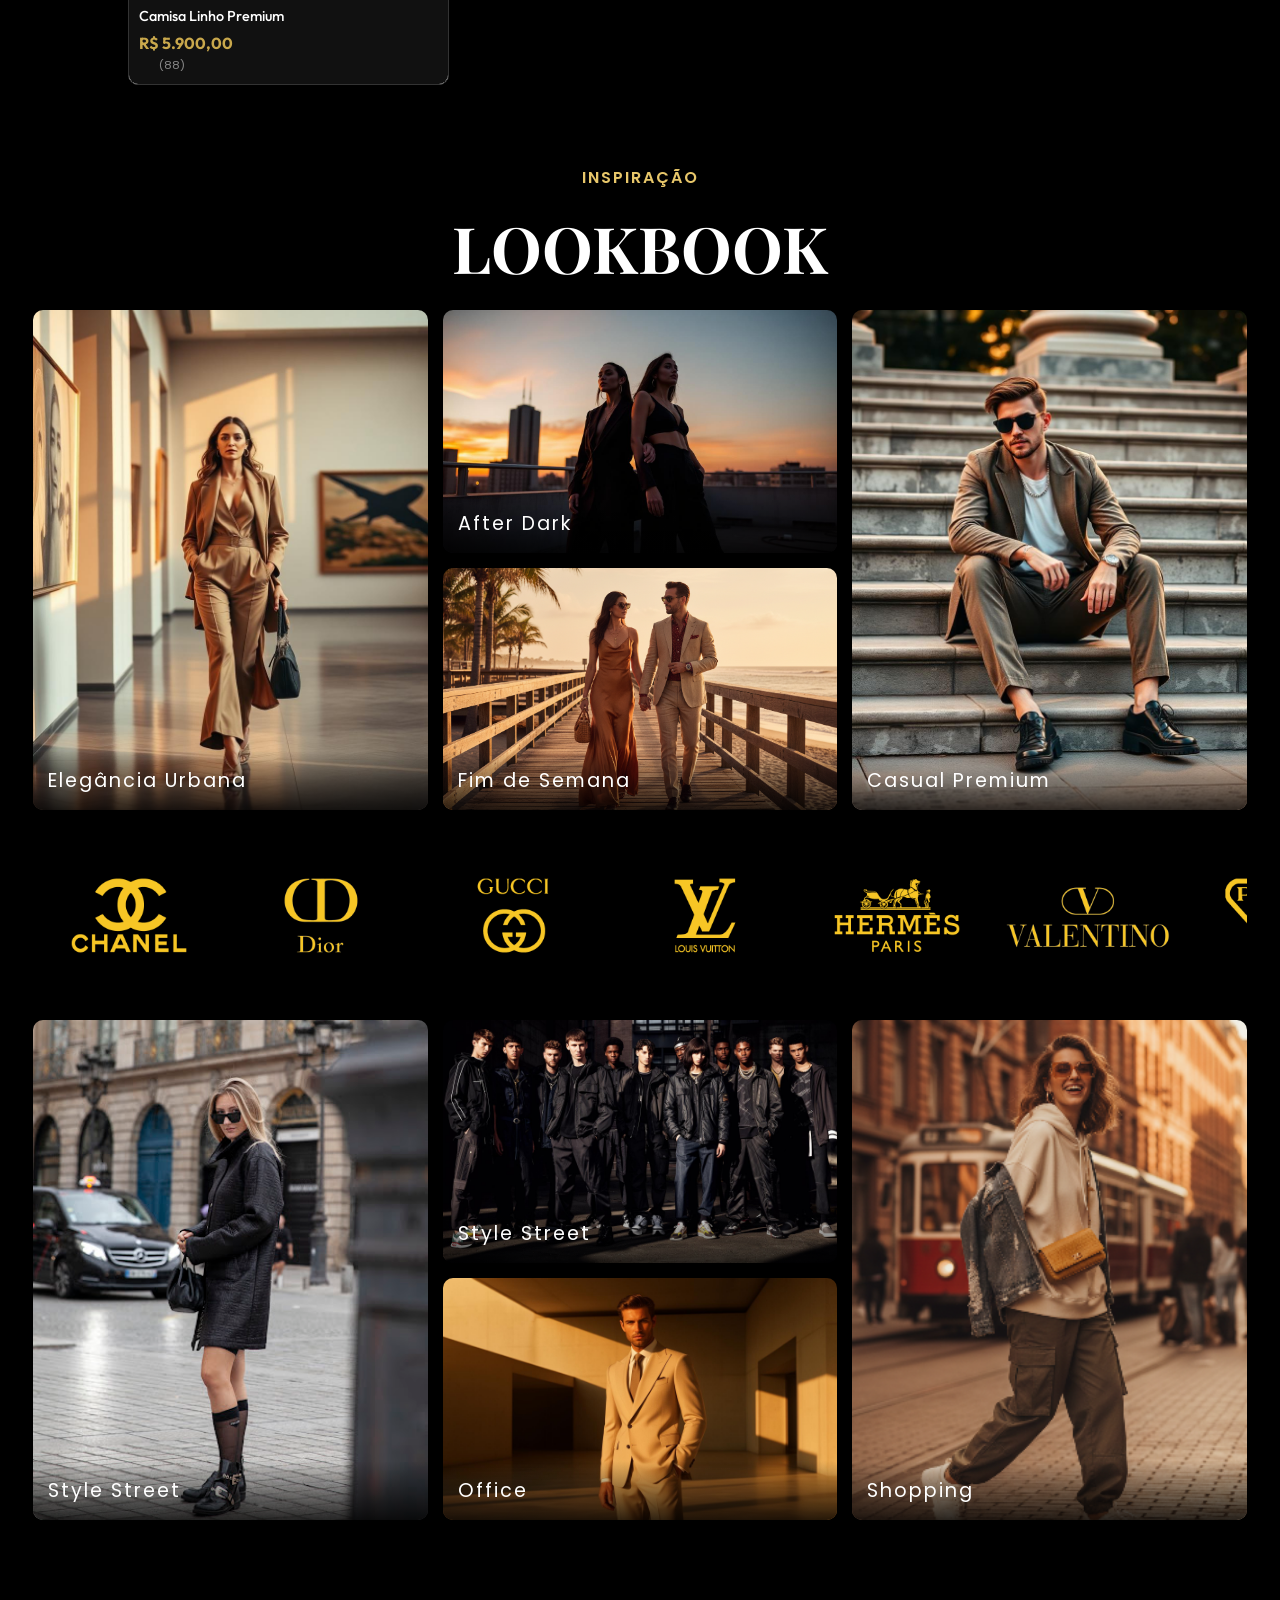
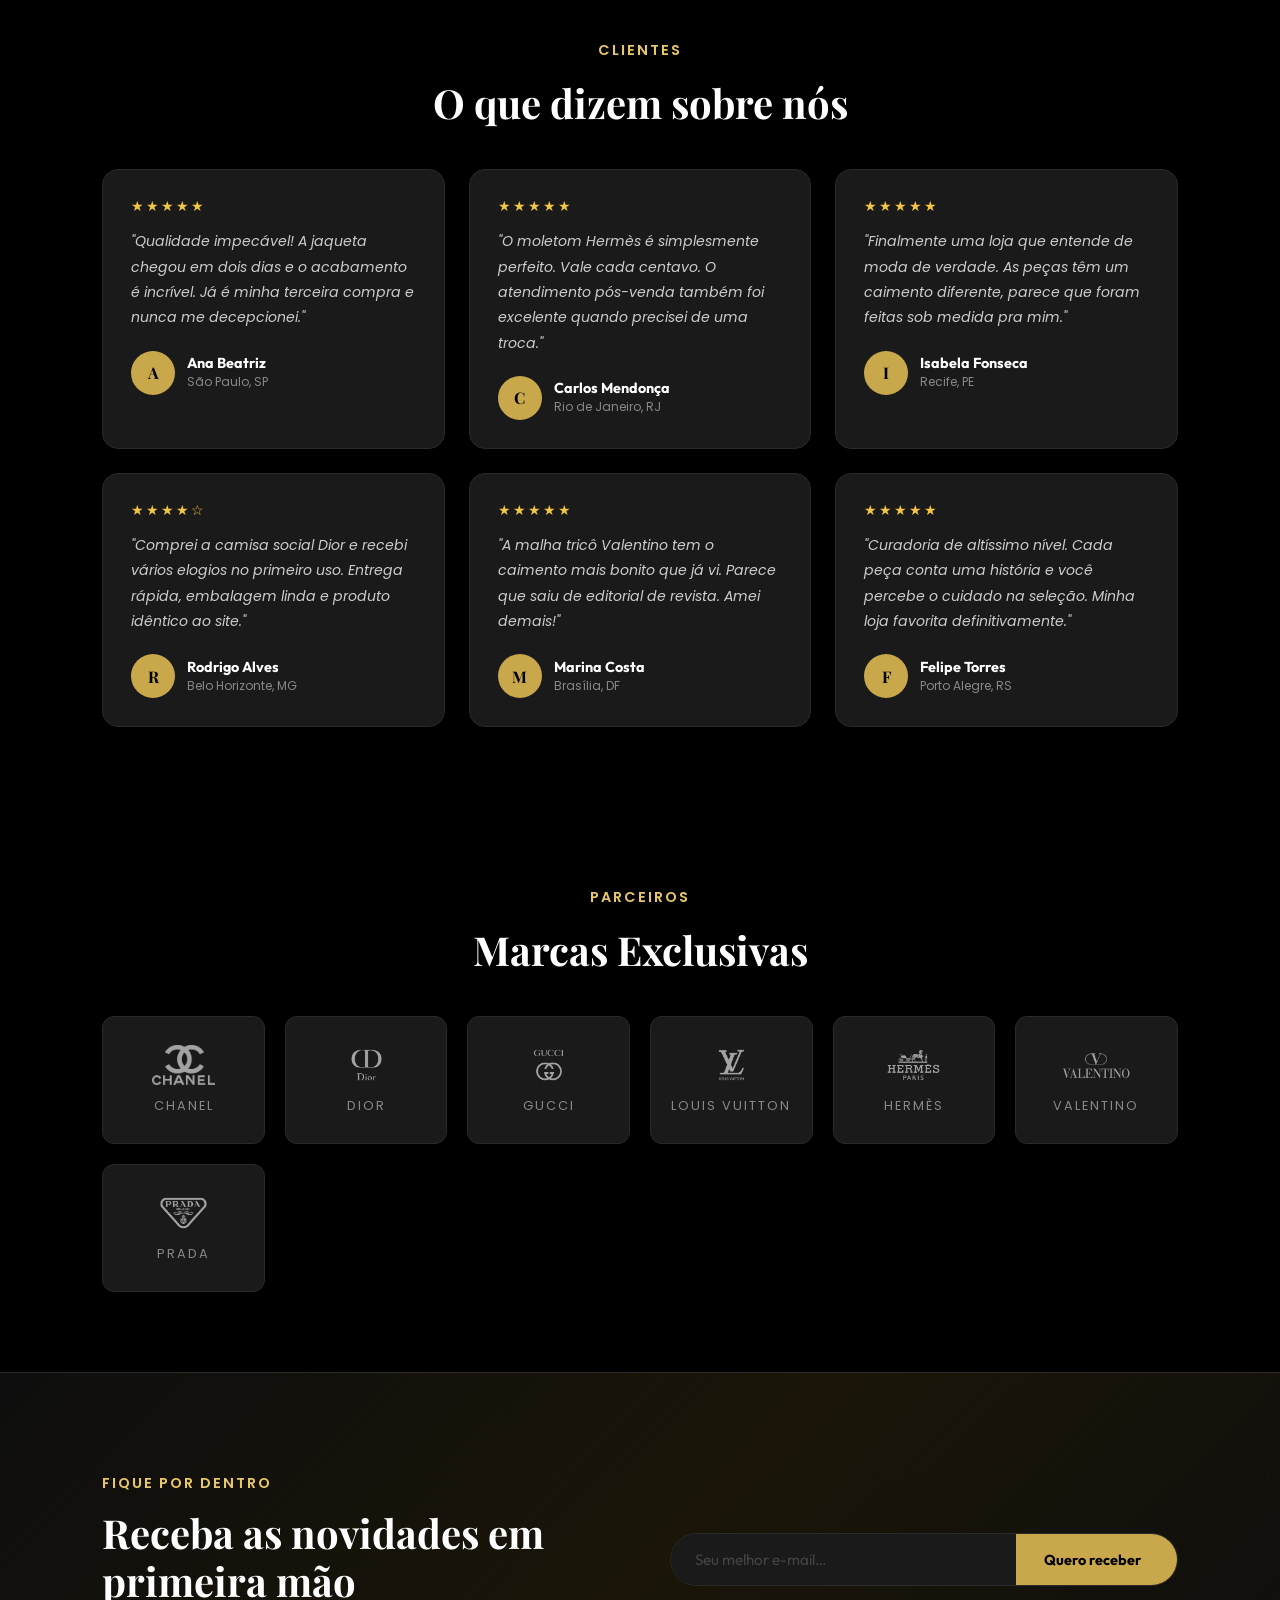
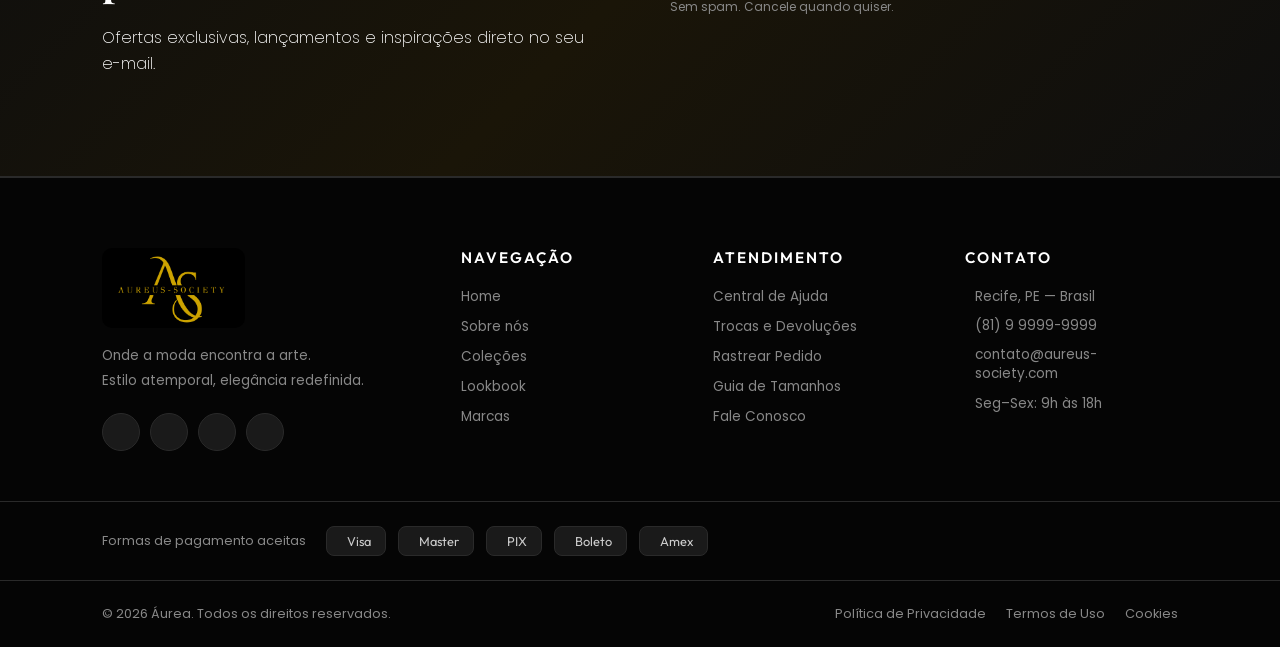
==== commit 095b5d76: "adicionado um botão de saída para caso o carrinho esteja vazio" ====
--- a/index.html
+++ b/index.html
@@ -65,6 +65,7 @@
         <i class="ri-shopping-bag-3-line"></i>
         <p>Seu carrinho está vazio</p>
         <span>Adicione peças incríveis e elas aparecerão aqui.</span>
+        <button class="btn-continue" id="cartEmptyClose" style="margin-top: 20px; width: auto; padding: 10px 30px;">Explorar Loja</button>
       </div>
     </aside>
 
--- a/styles.css
+++ b/styles.css
@@ -942,7 +942,7 @@
   .card-add-btn {
     opacity: 1; /* SEMPRE VISÍVEL NO MOBILE */
     visibility: visible;
-    top: 60%; 
+    top: 68%; 
     font-size: 0.75rem;
     padding: 10px !important;
     transform: translate(-50%, -50%);
@@ -1149,21 +1149,3 @@
     letter-spacing: 0.5px;
   }
 }
-
-
-
-@media (min-width: 320px) and (max-width: 379px) {
-  .card button {
-    padding: 8px 12px;
-    font-size: 0.6rem;
-    top: 50%;
-  }
-}
-
-@media (min-width: 380px) and (max-width: 479px) {
-  .card button {
-    padding: 8px 12px;
-    font-size: 0.6rem;
-    top: 65%;
-  }
-}
